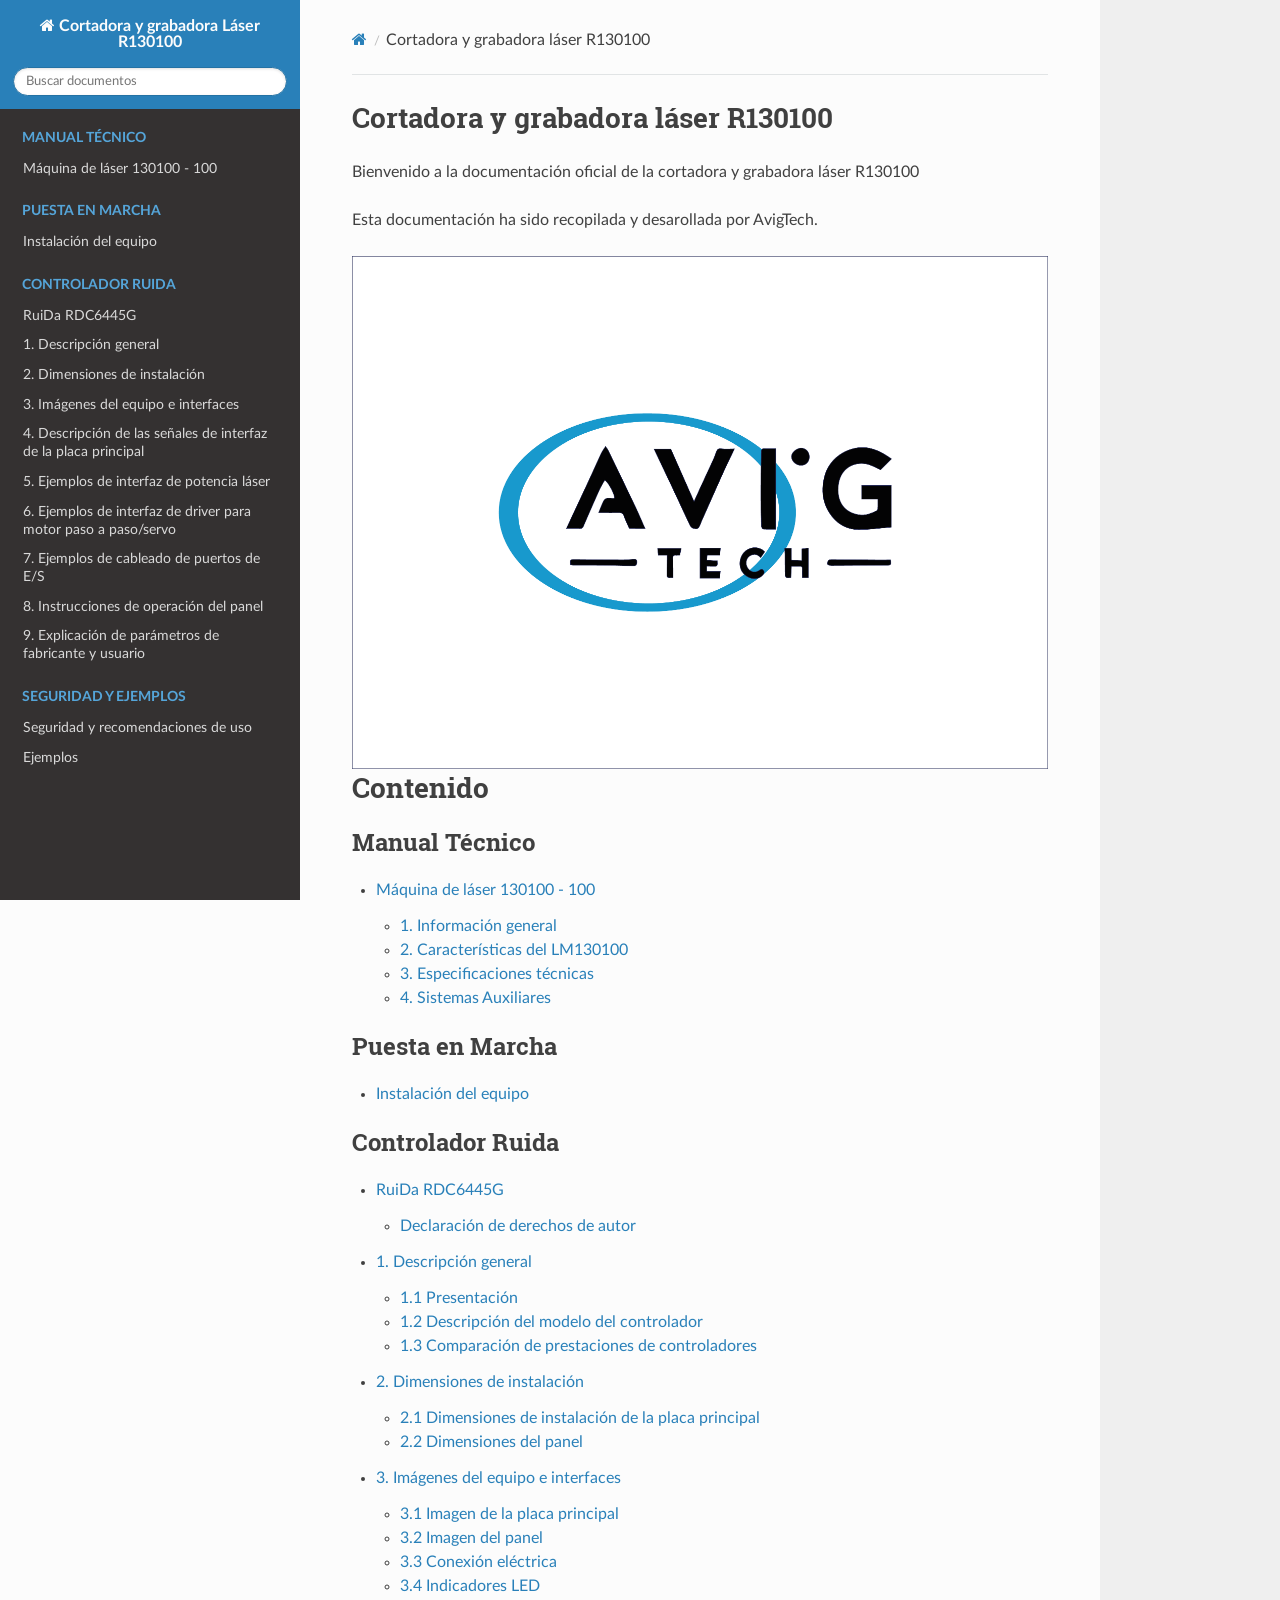
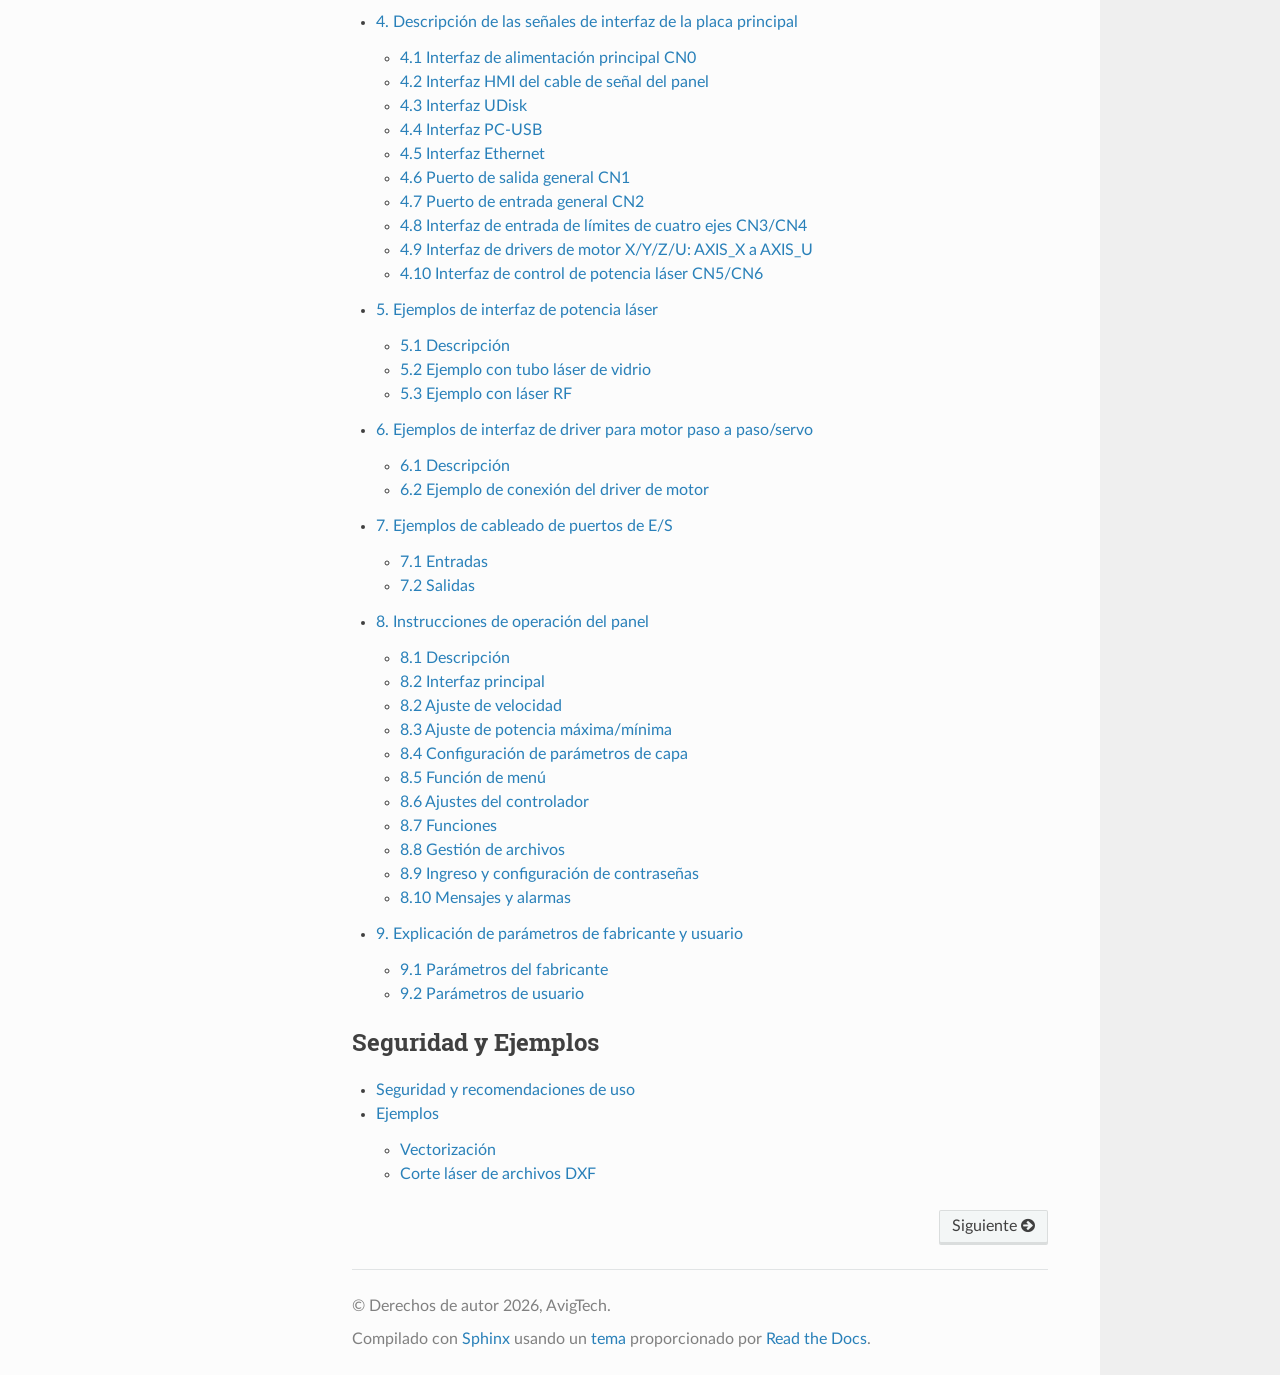
==== index.html @ fc6cbda3 "deploy: 5291e52788a337af1a234ffe39e41b16ec290a18" ====
<!DOCTYPE html>
<html class="writer-html5" lang="es" data-content_root="./">
<head>
  <meta charset="utf-8" /><meta name="viewport" content="width=device-width, initial-scale=1" />

  <meta name="viewport" content="width=device-width, initial-scale=1.0" />
  <title>Cortadora y grabadora láser R130100 &mdash; documentación de Cortadora y grabadora Láser R130100 - 1.1</title>
      <link rel="stylesheet" type="text/css" href="_static/pygments.css?v=b86133f3" />
      <link rel="stylesheet" type="text/css" href="_static/css/theme.css?v=9edc463e" />
      <link rel="stylesheet" type="text/css" href="_static/copybutton.css?v=76b2166b" />
      <link rel="stylesheet" type="text/css" href="_static/css/custom.css?v=23a32747" />

  
      <script src="_static/jquery.js?v=5d32c60e"></script>
      <script src="_static/_sphinx_javascript_frameworks_compat.js?v=2cd50e6c"></script>
      <script src="_static/documentation_options.js?v=ed4e2bf4"></script>
      <script src="_static/doctools.js?v=9bcbadda"></script>
      <script src="_static/sphinx_highlight.js?v=dc90522c"></script>
      <script src="_static/clipboard.min.js?v=a7894cd8"></script>
      <script src="_static/copybutton.js?v=f281be69"></script>
      <script src="_static/translations.js?v=f85f4cfb"></script>
    <script src="_static/js/theme.js"></script>
    <link rel="index" title="Índice" href="genindex.html" />
    <link rel="search" title="Búsqueda" href="search.html" />
    <link rel="next" title="Máquina de láser 130100 - 100" href="documentos/tema_0/0_introduccion.html" /> 
</head>

<body class="wy-body-for-nav"> 
  <div class="wy-grid-for-nav">
    <nav data-toggle="wy-nav-shift" class="wy-nav-side">
      <div class="wy-side-scroll">
        <div class="wy-side-nav-search" >

          
          
          <a href="#" class="icon icon-home">
            Cortadora y grabadora Láser R130100
          </a>
<div role="search">
  <form id="rtd-search-form" class="wy-form" action="search.html" method="get">
    <input type="text" name="q" placeholder="Buscar documentos" aria-label="Buscar documentos" />
    <input type="hidden" name="check_keywords" value="yes" />
    <input type="hidden" name="area" value="default" />
  </form>
</div>
        </div><div class="wy-menu wy-menu-vertical" data-spy="affix" role="navigation" aria-label="Navigation menu">
              <p class="caption" role="heading"><span class="caption-text">Manual Técnico</span></p>
<ul>
<li class="toctree-l1"><a class="reference internal" href="documentos/tema_0/0_introduccion.html">Máquina de láser 130100 - 100</a></li>
</ul>
<p class="caption" role="heading"><span class="caption-text">Puesta en Marcha</span></p>
<ul>
<li class="toctree-l1"><a class="reference internal" href="documentos/tema_1/0_puesta_en_marcha.html">Instalación del equipo</a></li>
</ul>
<p class="caption" role="heading"><span class="caption-text">Controlador Ruida</span></p>
<ul>
<li class="toctree-l1"><a class="reference internal" href="documentos/tema_2/00_controlador.html">RuiDa RDC6445G</a></li>
<li class="toctree-l1"><a class="reference internal" href="documentos/tema_2/00_controlador.html#descripcion-general">1. Descripción general</a></li>
<li class="toctree-l1"><a class="reference internal" href="documentos/tema_2/00_controlador.html#dimensiones-de-instalacion">2. Dimensiones de instalación</a></li>
<li class="toctree-l1"><a class="reference internal" href="documentos/tema_2/00_controlador.html#imagenes-del-equipo-e-interfaces">3. Imágenes del equipo e interfaces</a></li>
<li class="toctree-l1"><a class="reference internal" href="documentos/tema_2/00_controlador.html#descripcion-de-las-senales-de-interfaz-de-la-placa-principal">4. Descripción de las señales de interfaz de la placa principal</a></li>
<li class="toctree-l1"><a class="reference internal" href="documentos/tema_2/00_controlador.html#ejemplos-de-interfaz-de-potencia-laser">5. Ejemplos de interfaz de potencia láser</a></li>
<li class="toctree-l1"><a class="reference internal" href="documentos/tema_2/00_controlador.html#ejemplos-de-interfaz-de-driver-para-motor-paso-a-paso-servo">6. Ejemplos de interfaz de driver para motor paso a paso/servo</a></li>
<li class="toctree-l1"><a class="reference internal" href="documentos/tema_2/00_controlador.html#ejemplos-de-cableado-de-puertos-de-e-s">7. Ejemplos de cableado de puertos de E/S</a></li>
<li class="toctree-l1"><a class="reference internal" href="documentos/tema_2/00_controlador.html#instrucciones-de-operacion-del-panel">8. Instrucciones de operación del panel</a></li>
<li class="toctree-l1"><a class="reference internal" href="documentos/tema_2/00_controlador.html#explicacion-de-parametros-de-fabricante-y-usuario">9. Explicación de parámetros de fabricante y usuario</a></li>
</ul>
<p class="caption" role="heading"><span class="caption-text">Seguridad y Ejemplos</span></p>
<ul>
<li class="toctree-l1"><a class="reference internal" href="documentos/tema_3/0_seguridad_uso.html">Seguridad y recomendaciones de uso</a></li>
<li class="toctree-l1"><a class="reference internal" href="documentos/tema_3/1_ejemplos.html">Ejemplos</a></li>
</ul>

        </div>
      </div>
    </nav>

    <section data-toggle="wy-nav-shift" class="wy-nav-content-wrap"><nav class="wy-nav-top" aria-label="Mobile navigation menu" >
          <i data-toggle="wy-nav-top" class="fa fa-bars"></i>
          <a href="#">Cortadora y grabadora Láser R130100</a>
      </nav>

      <div class="wy-nav-content">
        <div class="rst-content">
          <div role="navigation" aria-label="Page navigation">
  <ul class="wy-breadcrumbs">
      <li><a href="#" class="icon icon-home" aria-label="Home"></a></li>
      <li class="breadcrumb-item active">Cortadora y grabadora láser R130100</li>
      <li class="wy-breadcrumbs-aside">
      </li>
  </ul>
  <hr/>
</div>
          <div role="main" class="document" itemscope="itemscope" itemtype="http://schema.org/Article">
           <div itemprop="articleBody">
             
  <section id="cortadora-y-grabadora-laser-r130100">
<h1>Cortadora y grabadora láser R130100<a class="headerlink" href="#cortadora-y-grabadora-laser-r130100" title="Link to this heading"></a></h1>
<p>Bienvenido a la documentación oficial de la cortadora y grabadora láser R130100</p>
<p>Esta documentación ha sido recopilada y desarollada por AvigTech.</p>
<img alt="AvigtechLogo" class="align-center" src="_images/logo.png" />
</section>
<section id="contenido">
<h1>Contenido<a class="headerlink" href="#contenido" title="Link to this heading"></a></h1>
<div class="toctree-wrapper compound">
<p class="caption" role="heading"><span class="caption-text">Manual Técnico</span></p>
<ul>
<li class="toctree-l1"><a class="reference internal" href="documentos/tema_0/0_introduccion.html">Máquina de láser 130100 - 100</a><ul>
<li class="toctree-l2"><a class="reference internal" href="documentos/tema_0/0_introduccion.html#informacion-general">1. Información general</a></li>
<li class="toctree-l2"><a class="reference internal" href="documentos/tema_0/0_introduccion.html#caracteristicas-del-lm130100">2. Características del LM130100</a></li>
<li class="toctree-l2"><a class="reference internal" href="documentos/tema_0/0_introduccion.html#especificaciones-tecnicas">3. Especificaciones técnicas</a></li>
<li class="toctree-l2"><a class="reference internal" href="documentos/tema_0/0_introduccion.html#sistemas-auxiliares">4. Sistemas Auxiliares</a></li>
</ul>
</li>
</ul>
</div>
<div class="toctree-wrapper compound">
<p class="caption" role="heading"><span class="caption-text">Puesta en Marcha</span></p>
<ul>
<li class="toctree-l1"><a class="reference internal" href="documentos/tema_1/0_puesta_en_marcha.html">Instalación del equipo</a></li>
</ul>
</div>
<div class="toctree-wrapper compound">
<p class="caption" role="heading"><span class="caption-text">Controlador Ruida</span></p>
<ul>
<li class="toctree-l1"><a class="reference internal" href="documentos/tema_2/00_controlador.html">RuiDa RDC6445G</a><ul>
<li class="toctree-l2"><a class="reference internal" href="documentos/tema_2/00_controlador.html#declaracion-de-derechos-de-autor">Declaración de derechos de autor</a></li>
</ul>
</li>
<li class="toctree-l1"><a class="reference internal" href="documentos/tema_2/00_controlador.html#descripcion-general">1. Descripción general</a><ul>
<li class="toctree-l2"><a class="reference internal" href="documentos/tema_2/00_controlador.html#presentacion">1.1 Presentación</a></li>
<li class="toctree-l2"><a class="reference internal" href="documentos/tema_2/00_controlador.html#descripcion-del-modelo-del-controlador">1.2 Descripción del modelo del controlador</a></li>
<li class="toctree-l2"><a class="reference internal" href="documentos/tema_2/00_controlador.html#comparacion-de-prestaciones-de-controladores">1.3 Comparación de prestaciones de controladores</a></li>
</ul>
</li>
<li class="toctree-l1"><a class="reference internal" href="documentos/tema_2/00_controlador.html#dimensiones-de-instalacion">2. Dimensiones de instalación</a><ul>
<li class="toctree-l2"><a class="reference internal" href="documentos/tema_2/00_controlador.html#dimensiones-de-instalacion-de-la-placa-principal">2.1 Dimensiones de instalación de la placa principal</a></li>
<li class="toctree-l2"><a class="reference internal" href="documentos/tema_2/00_controlador.html#dimensiones-del-panel">2.2 Dimensiones del panel</a></li>
</ul>
</li>
<li class="toctree-l1"><a class="reference internal" href="documentos/tema_2/00_controlador.html#imagenes-del-equipo-e-interfaces">3. Imágenes del equipo e interfaces</a><ul>
<li class="toctree-l2"><a class="reference internal" href="documentos/tema_2/00_controlador.html#imagen-de-la-placa-principal">3.1 Imagen de la placa principal</a></li>
<li class="toctree-l2"><a class="reference internal" href="documentos/tema_2/00_controlador.html#imagen-del-panel">3.2 Imagen del panel</a></li>
<li class="toctree-l2"><a class="reference internal" href="documentos/tema_2/00_controlador.html#conexion-electrica">3.3 Conexión eléctrica</a></li>
<li class="toctree-l2"><a class="reference internal" href="documentos/tema_2/00_controlador.html#indicadores-led">3.4 Indicadores LED</a></li>
</ul>
</li>
<li class="toctree-l1"><a class="reference internal" href="documentos/tema_2/00_controlador.html#descripcion-de-las-senales-de-interfaz-de-la-placa-principal">4. Descripción de las señales de interfaz de la placa principal</a><ul>
<li class="toctree-l2"><a class="reference internal" href="documentos/tema_2/00_controlador.html#interfaz-de-alimentacion-principal-cn0">4.1 Interfaz de alimentación principal CN0</a></li>
<li class="toctree-l2"><a class="reference internal" href="documentos/tema_2/00_controlador.html#interfaz-hmi-del-cable-de-senal-del-panel">4.2 Interfaz HMI del cable de señal del panel</a></li>
<li class="toctree-l2"><a class="reference internal" href="documentos/tema_2/00_controlador.html#interfaz-udisk">4.3 Interfaz UDisk</a></li>
<li class="toctree-l2"><a class="reference internal" href="documentos/tema_2/00_controlador.html#interfaz-pc-usb">4.4 Interfaz PC-USB</a></li>
<li class="toctree-l2"><a class="reference internal" href="documentos/tema_2/00_controlador.html#interfaz-ethernet">4.5 Interfaz Ethernet</a></li>
<li class="toctree-l2"><a class="reference internal" href="documentos/tema_2/00_controlador.html#puerto-de-salida-general-cn1">4.6 Puerto de salida general CN1</a></li>
<li class="toctree-l2"><a class="reference internal" href="documentos/tema_2/00_controlador.html#puerto-de-entrada-general-cn2">4.7 Puerto de entrada general CN2</a></li>
<li class="toctree-l2"><a class="reference internal" href="documentos/tema_2/00_controlador.html#interfaz-de-entrada-de-limites-de-cuatro-ejes-cn3-cn4">4.8 Interfaz de entrada de límites de cuatro ejes CN3/CN4</a></li>
<li class="toctree-l2"><a class="reference internal" href="documentos/tema_2/00_controlador.html#interfaz-de-drivers-de-motor-x-y-z-u-axis-x-a-axis-u">4.9 Interfaz de drivers de motor X/Y/Z/U: AXIS_X a AXIS_U</a></li>
<li class="toctree-l2"><a class="reference internal" href="documentos/tema_2/00_controlador.html#interfaz-de-control-de-potencia-laser-cn5-cn6">4.10 Interfaz de control de potencia láser CN5/CN6</a></li>
</ul>
</li>
<li class="toctree-l1"><a class="reference internal" href="documentos/tema_2/00_controlador.html#ejemplos-de-interfaz-de-potencia-laser">5. Ejemplos de interfaz de potencia láser</a><ul>
<li class="toctree-l2"><a class="reference internal" href="documentos/tema_2/00_controlador.html#descripcion">5.1 Descripción</a></li>
<li class="toctree-l2"><a class="reference internal" href="documentos/tema_2/00_controlador.html#ejemplo-con-tubo-laser-de-vidrio">5.2 Ejemplo con tubo láser de vidrio</a></li>
<li class="toctree-l2"><a class="reference internal" href="documentos/tema_2/00_controlador.html#ejemplo-con-laser-rf">5.3 Ejemplo con láser RF</a></li>
</ul>
</li>
<li class="toctree-l1"><a class="reference internal" href="documentos/tema_2/00_controlador.html#ejemplos-de-interfaz-de-driver-para-motor-paso-a-paso-servo">6. Ejemplos de interfaz de driver para motor paso a paso/servo</a><ul>
<li class="toctree-l2"><a class="reference internal" href="documentos/tema_2/00_controlador.html#id1">6.1 Descripción</a></li>
<li class="toctree-l2"><a class="reference internal" href="documentos/tema_2/00_controlador.html#ejemplo-de-conexion-del-driver-de-motor">6.2 Ejemplo de conexión del driver de motor</a></li>
</ul>
</li>
<li class="toctree-l1"><a class="reference internal" href="documentos/tema_2/00_controlador.html#ejemplos-de-cableado-de-puertos-de-e-s">7. Ejemplos de cableado de puertos de E/S</a><ul>
<li class="toctree-l2"><a class="reference internal" href="documentos/tema_2/00_controlador.html#entradas">7.1 Entradas</a></li>
<li class="toctree-l2"><a class="reference internal" href="documentos/tema_2/00_controlador.html#salidas">7.2 Salidas</a></li>
</ul>
</li>
<li class="toctree-l1"><a class="reference internal" href="documentos/tema_2/00_controlador.html#instrucciones-de-operacion-del-panel">8. Instrucciones de operación del panel</a><ul>
<li class="toctree-l2"><a class="reference internal" href="documentos/tema_2/00_controlador.html#id2">8.1 Descripción</a></li>
<li class="toctree-l2"><a class="reference internal" href="documentos/tema_2/00_controlador.html#interfaz-principal">8.2 Interfaz principal</a></li>
<li class="toctree-l2"><a class="reference internal" href="documentos/tema_2/00_controlador.html#ajuste-de-velocidad">8.2 Ajuste de velocidad</a></li>
<li class="toctree-l2"><a class="reference internal" href="documentos/tema_2/00_controlador.html#ajuste-de-potencia-maxima-minima">8.3 Ajuste de potencia máxima/mínima</a></li>
<li class="toctree-l2"><a class="reference internal" href="documentos/tema_2/00_controlador.html#configuracion-de-parametros-de-capa">8.4 Configuración de parámetros de capa</a></li>
<li class="toctree-l2"><a class="reference internal" href="documentos/tema_2/00_controlador.html#funcion-de-menu">8.5 Función de menú</a></li>
<li class="toctree-l2"><a class="reference internal" href="documentos/tema_2/00_controlador.html#ajustes-del-controlador">8.6 Ajustes del controlador</a></li>
<li class="toctree-l2"><a class="reference internal" href="documentos/tema_2/00_controlador.html#funciones">8.7 Funciones</a></li>
<li class="toctree-l2"><a class="reference internal" href="documentos/tema_2/00_controlador.html#gestion-de-archivos">8.8 Gestión de archivos</a></li>
<li class="toctree-l2"><a class="reference internal" href="documentos/tema_2/00_controlador.html#ingreso-y-configuracion-de-contrasenas">8.9 Ingreso y configuración de contraseñas</a></li>
<li class="toctree-l2"><a class="reference internal" href="documentos/tema_2/00_controlador.html#mensajes-y-alarmas">8.10 Mensajes y alarmas</a></li>
</ul>
</li>
<li class="toctree-l1"><a class="reference internal" href="documentos/tema_2/00_controlador.html#explicacion-de-parametros-de-fabricante-y-usuario">9. Explicación de parámetros de fabricante y usuario</a><ul>
<li class="toctree-l2"><a class="reference internal" href="documentos/tema_2/00_controlador.html#id3">9.1 Parámetros del fabricante</a></li>
<li class="toctree-l2"><a class="reference internal" href="documentos/tema_2/00_controlador.html#id4">9.2 Parámetros de usuario</a></li>
</ul>
</li>
</ul>
</div>
<div class="toctree-wrapper compound">
<p class="caption" role="heading"><span class="caption-text">Seguridad y Ejemplos</span></p>
<ul>
<li class="toctree-l1"><a class="reference internal" href="documentos/tema_3/0_seguridad_uso.html">Seguridad y recomendaciones de uso</a></li>
<li class="toctree-l1"><a class="reference internal" href="documentos/tema_3/1_ejemplos.html">Ejemplos</a><ul>
<li class="toctree-l2"><a class="reference internal" href="documentos/tema_3/1_ejemplos.html#vectorizacion">Vectorización</a></li>
<li class="toctree-l2"><a class="reference internal" href="documentos/tema_3/1_ejemplos.html#corte-laser-de-archivos-dxf">Corte láser de archivos DXF</a></li>
</ul>
</li>
</ul>
</div>
</section>


           </div>
          </div>
          <footer><div class="rst-footer-buttons" role="navigation" aria-label="Pie de página">
        <a href="documentos/tema_0/0_introduccion.html" class="btn btn-neutral float-right" title="Máquina de láser 130100 - 100" accesskey="n" rel="next">Siguiente <span class="fa fa-arrow-circle-right" aria-hidden="true"></span></a>
    </div>

  <hr/>

  <div role="contentinfo">
    <p>&#169; Derechos de autor 2026, AvigTech.</p>
  </div>

  Compilado con <a href="https://www.sphinx-doc.org/">Sphinx</a> usando un
    <a href="https://github.com/readthedocs/sphinx_rtd_theme">tema</a>
    proporcionado por <a href="https://readthedocs.org">Read the Docs</a>.
   

</footer>
        </div>
      </div>
    </section>
  </div>
  <script>
      jQuery(function () {
          SphinxRtdTheme.Navigation.enable(true);
      });
  </script> 

</body>
</html>
---- _static/pygments.css ----
pre { line-height: 125%; }
td.linenos .normal { color: inherit; background-color: transparent; padding-left: 5px; padding-right: 5px; }
span.linenos { color: inherit; background-color: transparent; padding-left: 5px; padding-right: 5px; }
td.linenos .special { color: #000000; background-color: #ffffc0; padding-left: 5px; padding-right: 5px; }
span.linenos.special { color: #000000; background-color: #ffffc0; padding-left: 5px; padding-right: 5px; }
.highlight .hll { background-color: #ffffcc }
.highlight { background: #f8f8f8; }
.highlight .c { color: #3D7B7B; font-style: italic } /* Comment */
.highlight .err { border: 1px solid #F00 } /* Error */
.highlight .k { color: #008000; font-weight: bold } /* Keyword */
.highlight .o { color: #666 } /* Operator */
.highlight .ch { color: #3D7B7B; font-style: italic } /* Comment.Hashbang */
.highlight .cm { color: #3D7B7B; font-style: italic } /* Comment.Multiline */
.highlight .cp { color: #9C6500 } /* Comment.Preproc */
.highlight .cpf { color: #3D7B7B; font-style: italic } /* Comment.PreprocFile */
.highlight .c1 { color: #3D7B7B; font-style: italic } /* Comment.Single */
.highlight .cs { color: #3D7B7B; font-style: italic } /* Comment.Special */
.highlight .gd { color: #A00000 } /* Generic.Deleted */
.highlight .ge { font-style: italic } /* Generic.Emph */
.highlight .ges { font-weight: bold; font-style: italic } /* Generic.EmphStrong */
.highlight .gr { color: #E40000 } /* Generic.Error */
.highlight .gh { color: #000080; font-weight: bold } /* Generic.Heading */
.highlight .gi { color: #008400 } /* Generic.Inserted */
.highlight .go { color: #717171 } /* Generic.Output */
.highlight .gp { color: #000080; font-weight: bold } /* Generic.Prompt */
.highlight .gs { font-weight: bold } /* Generic.Strong */
.highlight .gu { color: #800080; font-weight: bold } /* Generic.Subheading */
.highlight .gt { color: #04D } /* Generic.Traceback */
.highlight .kc { color: #008000; font-weight: bold } /* Keyword.Constant */
.highlight .kd { color: #008000; font-weight: bold } /* Keyword.Declaration */
.highlight .kn { color: #008000; font-weight: bold } /* Keyword.Namespace */
.highlight .kp { color: #008000 } /* Keyword.Pseudo */
.highlight .kr { color: #008000; font-weight: bold } /* Keyword.Reserved */
.highlight .kt { color: #B00040 } /* Keyword.Type */
.highlight .m { color: #666 } /* Literal.Number */
.highlight .s { color: #BA2121 } /* Literal.String */
.highlight .na { color: #687822 } /* Name.Attribute */
.highlight .nb { color: #008000 } /* Name.Builtin */
.highlight .nc { color: #00F; font-weight: bold } /* Name.Class */
.highlight .no { color: #800 } /* Name.Constant */
.highlight .nd { color: #A2F } /* Name.Decorator */
.highlight .ni { color: #717171; font-weight: bold } /* Name.Entity */
.highlight .ne { color: #CB3F38; font-weight: bold } /* Name.Exception */
.highlight .nf { color: #00F } /* Name.Function */
.highlight .nl { color: #767600 } /* Name.Label */
.highlight .nn { color: #00F; font-weight: bold } /* Name.Namespace */
.highlight .nt { color: #008000; font-weight: bold } /* Name.Tag */
.highlight .nv { color: #19177C } /* Name.Variable */
.highlight .ow { color: #A2F; font-weight: bold } /* Operator.Word */
.highlight .w { color: #BBB } /* Text.Whitespace */
.highlight .mb { color: #666 } /* Literal.Number.Bin */
.highlight .mf { color: #666 } /* Literal.Number.Float */
.highlight .mh { color: #666 } /* Literal.Number.Hex */
.highlight .mi { color: #666 } /* Literal.Number.Integer */
.highlight .mo { color: #666 } /* Literal.Number.Oct */
.highlight .sa { color: #BA2121 } /* Literal.String.Affix */
.highlight .sb { color: #BA2121 } /* Literal.String.Backtick */
.highlight .sc { color: #BA2121 } /* Literal.String.Char */
.highlight .dl { color: #BA2121 } /* Literal.String.Delimiter */
.highlight .sd { color: #BA2121; font-style: italic } /* Literal.String.Doc */
.highlight .s2 { color: #BA2121 } /* Literal.String.Double */
.highlight .se { color: #AA5D1F; font-weight: bold } /* Literal.String.Escape */
.highlight .sh { color: #BA2121 } /* Literal.String.Heredoc */
.highlight .si { color: #A45A77; font-weight: bold } /* Literal.String.Interpol */
.highlight .sx { color: #008000 } /* Literal.String.Other */
.highlight .sr { color: #A45A77 } /* Literal.String.Regex */
.highlight .s1 { color: #BA2121 } /* Literal.String.Single */
.highlight .ss { color: #19177C } /* Literal.String.Symbol */
.highlight .bp { color: #008000 } /* Name.Builtin.Pseudo */
.highlight .fm { color: #00F } /* Name.Function.Magic */
.highlight .vc { color: #19177C } /* Name.Variable.Class */
.highlight .vg { color: #19177C } /* Name.Variable.Global */
.highlight .vi { color: #19177C } /* Name.Variable.Instance */
.highlight .vm { color: #19177C } /* Name.Variable.Magic */
.highlight .il { color: #666 } /* Literal.Number.Integer.Long */
---- _static/css/theme.css ----
html{box-sizing:border-box}*,:after,:before{box-sizing:inherit}article,aside,details,figcaption,figure,footer,header,hgroup,nav,section{display:block}audio,canvas,video{display:inline-block;*display:inline;*zoom:1}[hidden],audio:not([controls]){display:none}*{-webkit-box-sizing:border-box;-moz-box-sizing:border-box;box-sizing:border-box}html{font-size:100%;-webkit-text-size-adjust:100%;-ms-text-size-adjust:100%}body{margin:0}a:active,a:hover{outline:0}abbr[title]{border-bottom:1px dotted}b,strong{font-weight:700}blockquote{margin:0}dfn{font-style:italic}ins{background:#ff9;text-decoration:none}ins,mark{color:#000}mark{background:#ff0;font-style:italic;font-weight:700}.rst-content code,.rst-content tt,code,kbd,pre,samp{font-family:monospace,serif;_font-family:courier new,monospace;font-size:1em}pre{white-space:pre}q{quotes:none}q:after,q:before{content:"";content:none}small{font-size:85%}sub,sup{font-size:75%;line-height:0;position:relative;vertical-align:baseline}sup{top:-.5em}sub{bottom:-.25em}dl,ol,ul{margin:0;padding:0;list-style:none;list-style-image:none}li{list-style:none}dd{margin:0}img{border:0;-ms-interpolation-mode:bicubic;vertical-align:middle;max-width:100%}svg:not(:root){overflow:hidden}figure,form{margin:0}label{cursor:pointer}button,input,select,textarea{font-size:100%;margin:0;vertical-align:baseline;*vertical-align:middle}button,input{line-height:normal}button,input[type=button],input[type=reset],input[type=submit]{cursor:pointer;-webkit-appearance:button;*overflow:visible}button[disabled],input[disabled]{cursor:default}input[type=search]{-webkit-appearance:textfield;-moz-box-sizing:content-box;-webkit-box-sizing:content-box;box-sizing:content-box}textarea{resize:vertical}table{border-collapse:collapse;border-spacing:0}td{vertical-align:top}.chromeframe{margin:.2em 0;background:#ccc;color:#000;padding:.2em 0}.ir{display:block;border:0;text-indent:-999em;overflow:hidden;background-color:transparent;background-repeat:no-repeat;text-align:left;direction:ltr;*line-height:0}.ir br{display:none}.hidden{display:none!important;visibility:hidden}.visuallyhidden{border:0;clip:rect(0 0 0 0);height:1px;margin:-1px;overflow:hidden;padding:0;position:absolute;width:1px}.visuallyhidden.focusable:active,.visuallyhidden.focusable:focus{clip:auto;height:auto;margin:0;overflow:visible;position:static;width:auto}.invisible{visibility:hidden}.relative{position:relative}big,small{font-size:100%}@media print{body,html,section{background:none!important}*{box-shadow:none!important;text-shadow:none!important;filter:none!important;-ms-filter:none!important}a,a:visited{text-decoration:underline}.ir a:after,a[href^="#"]:after,a[href^="javascript:"]:after{content:""}blockquote,pre{page-break-inside:avoid}thead{display:table-header-group}img,tr{page-break-inside:avoid}img{max-width:100%!important}@page{margin:.5cm}.rst-content .toctree-wrapper>p.caption,h2,h3,p{orphans:3;widows:3}.rst-content .toctree-wrapper>p.caption,h2,h3{page-break-after:avoid}}.btn,.fa:before,.icon:before,.rst-content .admonition,.rst-content .admonition-title:before,.rst-content .admonition-todo,.rst-content .attention,.rst-content .caution,.rst-content .code-block-caption .headerlink:before,.rst-content .danger,.rst-content .eqno .headerlink:before,.rst-content .error,.rst-content .hint,.rst-content .important,.rst-content .note,.rst-content .seealso,.rst-content .tip,.rst-content .warning,.rst-content code.download span:first-child:before,.rst-content dl dt .headerlink:before,.rst-content h1 .headerlink:before,.rst-content h2 .headerlink:before,.rst-content h3 .headerlink:before,.rst-content h4 .headerlink:before,.rst-content h5 .headerlink:before,.rst-content h6 .headerlink:before,.rst-content p.caption .headerlink:before,.rst-content p .headerlink:before,.rst-content table>caption .headerlink:before,.rst-content tt.download span:first-child:before,.wy-alert,.wy-dropdown .caret:before,.wy-inline-validate.wy-inline-validate-danger .wy-input-context:before,.wy-inline-validate.wy-inline-validate-info .wy-input-context:before,.wy-inline-validate.wy-inline-validate-success .wy-input-context:before,.wy-inline-validate.wy-inline-validate-warning .wy-input-context:before,.wy-menu-vertical li.current>a button.toctree-expand:before,.wy-menu-vertical li.on a button.toctree-expand:before,.wy-menu-vertical li button.toctree-expand:before,input[type=color],input[type=date],input[type=datetime-local],input[type=datetime],input[type=email],input[type=month],input[type=number],input[type=password],input[type=search],input[type=tel],input[type=text],input[type=time],input[type=url],input[type=week],select,textarea{-webkit-font-smoothing:antialiased}.clearfix{*zoom:1}.clearfix:after,.clearfix:before{display:table;content:""}.clearfix:after{clear:both}/*!
 *  Font Awesome 4.7.0 by @davegandy - http://fontawesome.io - @fontawesome
 *  License - http://fontawesome.io/license (Font: SIL OFL 1.1, CSS: MIT License)
 */@font-face{font-family:FontAwesome;src:url(fonts/fontawesome-webfont.eot?674f50d287a8c48dc19ba404d20fe713);src:url(fonts/fontawesome-webfont.eot?674f50d287a8c48dc19ba404d20fe713?#iefix&v=4.7.0) format("embedded-opentype"),url(fonts/fontawesome-webfont.woff2?af7ae505a9eed503f8b8e6982036873e) format("woff2"),url(fonts/fontawesome-webfont.woff?fee66e712a8a08eef5805a46892932ad) format("woff"),url(fonts/fontawesome-webfont.ttf?b06871f281fee6b241d60582ae9369b9) format("truetype"),url(fonts/fontawesome-webfont.svg?912ec66d7572ff821749319396470bde#fontawesomeregular) format("svg");font-weight:400;font-style:normal}.fa,.icon,.rst-content .admonition-title,.rst-content .code-block-caption .headerlink,.rst-content .eqno .headerlink,.rst-content code.download span:first-child,.rst-content dl dt .headerlink,.rst-content h1 .headerlink,.rst-content h2 .headerlink,.rst-content h3 .headerlink,.rst-content h4 .headerlink,.rst-content h5 .headerlink,.rst-content h6 .headerlink,.rst-content p.caption .headerlink,.rst-content p .headerlink,.rst-content table>caption .headerlink,.rst-content tt.download span:first-child,.wy-menu-vertical li.current>a button.toctree-expand,.wy-menu-vertical li.on a button.toctree-expand,.wy-menu-vertical li button.toctree-expand{display:inline-block;font:normal normal normal 14px/1 FontAwesome;font-size:inherit;text-rendering:auto;-webkit-font-smoothing:antialiased;-moz-osx-font-smoothing:grayscale}.fa-lg{font-size:1.33333em;line-height:.75em;vertical-align:-15%}.fa-2x{font-size:2em}.fa-3x{font-size:3em}.fa-4x{font-size:4em}.fa-5x{font-size:5em}.fa-fw{width:1.28571em;text-align:center}.fa-ul{padding-left:0;margin-left:2.14286em;list-style-type:none}.fa-ul>li{position:relative}.fa-li{position:absolute;left:-2.14286em;width:2.14286em;top:.14286em;text-align:center}.fa-li.fa-lg{left:-1.85714em}.fa-border{padding:.2em .25em .15em;border:.08em solid #eee;border-radius:.1em}.fa-pull-left{float:left}.fa-pull-right{float:right}.fa-pull-left.icon,.fa.fa-pull-left,.rst-content .code-block-caption .fa-pull-left.headerlink,.rst-content .eqno .fa-pull-left.headerlink,.rst-content .fa-pull-left.admonition-title,.rst-content code.download span.fa-pull-left:first-child,.rst-content dl dt .fa-pull-left.headerlink,.rst-content h1 .fa-pull-left.headerlink,.rst-content h2 .fa-pull-left.headerlink,.rst-content h3 .fa-pull-left.headerlink,.rst-content h4 .fa-pull-left.headerlink,.rst-content h5 .fa-pull-left.headerlink,.rst-content h6 .fa-pull-left.headerlink,.rst-content p .fa-pull-left.headerlink,.rst-content table>caption .fa-pull-left.headerlink,.rst-content tt.download span.fa-pull-left:first-child,.wy-menu-vertical li.current>a button.fa-pull-left.toctree-expand,.wy-menu-vertical li.on a button.fa-pull-left.toctree-expand,.wy-menu-vertical li button.fa-pull-left.toctree-expand{margin-right:.3em}.fa-pull-right.icon,.fa.fa-pull-right,.rst-content .code-block-caption .fa-pull-right.headerlink,.rst-content .eqno .fa-pull-right.headerlink,.rst-content .fa-pull-right.admonition-title,.rst-content code.download span.fa-pull-right:first-child,.rst-content dl dt .fa-pull-right.headerlink,.rst-content h1 .fa-pull-right.headerlink,.rst-content h2 .fa-pull-right.headerlink,.rst-content h3 .fa-pull-right.headerlink,.rst-content h4 .fa-pull-right.headerlink,.rst-content h5 .fa-pull-right.headerlink,.rst-content h6 .fa-pull-right.headerlink,.rst-content p .fa-pull-right.headerlink,.rst-content table>caption .fa-pull-right.headerlink,.rst-content tt.download span.fa-pull-right:first-child,.wy-menu-vertical li.current>a button.fa-pull-right.toctree-expand,.wy-menu-vertical li.on a button.fa-pull-right.toctree-expand,.wy-menu-vertical li button.fa-pull-right.toctree-expand{margin-left:.3em}.pull-right{float:right}.pull-left{float:left}.fa.pull-left,.pull-left.icon,.rst-content .code-block-caption .pull-left.headerlink,.rst-content .eqno .pull-left.headerlink,.rst-content .pull-left.admonition-title,.rst-content code.download span.pull-left:first-child,.rst-content dl dt .pull-left.headerlink,.rst-content h1 .pull-left.headerlink,.rst-content h2 .pull-left.headerlink,.rst-content h3 .pull-left.headerlink,.rst-content h4 .pull-left.headerlink,.rst-content h5 .pull-left.headerlink,.rst-content h6 .pull-left.headerlink,.rst-content p .pull-left.headerlink,.rst-content table>caption .pull-left.headerlink,.rst-content tt.download span.pull-left:first-child,.wy-menu-vertical li.current>a button.pull-left.toctree-expand,.wy-menu-vertical li.on a button.pull-left.toctree-expand,.wy-menu-vertical li button.pull-left.toctree-expand{margin-right:.3em}.fa.pull-right,.pull-right.icon,.rst-content .code-block-caption .pull-right.headerlink,.rst-content .eqno .pull-right.headerlink,.rst-content .pull-right.admonition-title,.rst-content code.download span.pull-right:first-child,.rst-content dl dt .pull-right.headerlink,.rst-content h1 .pull-right.headerlink,.rst-content h2 .pull-right.headerlink,.rst-content h3 .pull-right.headerlink,.rst-content h4 .pull-right.headerlink,.rst-content h5 .pull-right.headerlink,.rst-content h6 .pull-right.headerlink,.rst-content p .pull-right.headerlink,.rst-content table>caption .pull-right.headerlink,.rst-content tt.download span.pull-right:first-child,.wy-menu-vertical li.current>a button.pull-right.toctree-expand,.wy-menu-vertical li.on a button.pull-right.toctree-expand,.wy-menu-vertical li button.pull-right.toctree-expand{margin-left:.3em}.fa-spin{-webkit-animation:fa-spin 2s linear infinite;animation:fa-spin 2s linear infinite}.fa-pulse{-webkit-animation:fa-spin 1s steps(8) infinite;animation:fa-spin 1s steps(8) infinite}@-webkit-keyframes fa-spin{0%{-webkit-transform:rotate(0deg);transform:rotate(0deg)}to{-webkit-transform:rotate(359deg);transform:rotate(359deg)}}@keyframes fa-spin{0%{-webkit-transform:rotate(0deg);transform:rotate(0deg)}to{-webkit-transform:rotate(359deg);transform:rotate(359deg)}}.fa-rotate-90{-ms-filter:"progid:DXImageTransform.Microsoft.BasicImage(rotation=1)";-webkit-transform:rotate(90deg);-ms-transform:rotate(90deg);transform:rotate(90deg)}.fa-rotate-180{-ms-filter:"progid:DXImageTransform.Microsoft.BasicImage(rotation=2)";-webkit-transform:rotate(180deg);-ms-transform:rotate(180deg);transform:rotate(180deg)}.fa-rotate-270{-ms-filter:"progid:DXImageTransform.Microsoft.BasicImage(rotation=3)";-webkit-transform:rotate(270deg);-ms-transform:rotate(270deg);transform:rotate(270deg)}.fa-flip-horizontal{-ms-filter:"progid:DXImageTransform.Microsoft.BasicImage(rotation=0, mirror=1)";-webkit-transform:scaleX(-1);-ms-transform:scaleX(-1);transform:scaleX(-1)}.fa-flip-vertical{-ms-filter:"progid:DXImageTransform.Microsoft.BasicImage(rotation=2, mirror=1)";-webkit-transform:scaleY(-1);-ms-transform:scaleY(-1);transform:scaleY(-1)}:root .fa-flip-horizontal,:root .fa-flip-vertical,:root .fa-rotate-90,:root .fa-rotate-180,:root .fa-rotate-270{filter:none}.fa-stack{position:relative;display:inline-block;width:2em;height:2em;line-height:2em;vertical-align:middle}.fa-stack-1x,.fa-stack-2x{position:absolute;left:0;width:100%;text-align:center}.fa-stack-1x{line-height:inherit}.fa-stack-2x{font-size:2em}.fa-inverse{color:#fff}.fa-glass:before{content:""}.fa-music:before{content:""}.fa-search:before,.icon-search:before{content:""}.fa-envelope-o:before{content:""}.fa-heart:before{content:""}.fa-star:before{content:""}.fa-star-o:before{content:""}.fa-user:before{content:""}.fa-film:before{content:""}.fa-th-large:before{content:""}.fa-th:before{content:""}.fa-th-list:before{content:""}.fa-check:before{content:""}.fa-close:before,.fa-remove:before,.fa-times:before{content:""}.fa-search-plus:before{content:""}.fa-search-minus:before{content:""}.fa-power-off:before{content:""}.fa-signal:before{content:""}.fa-cog:before,.fa-gear:before{content:""}.fa-trash-o:before{content:""}.fa-home:before,.icon-home:before{content:""}.fa-file-o:before{content:""}.fa-clock-o:before{content:""}.fa-road:before{content:""}.fa-download:before,.rst-content code.download span:first-child:before,.rst-content tt.download span:first-child:before{content:""}.fa-arrow-circle-o-down:before{content:""}.fa-arrow-circle-o-up:before{content:""}.fa-inbox:before{content:""}.fa-play-circle-o:before{content:""}.fa-repeat:before,.fa-rotate-right:before{content:""}.fa-refresh:before{content:""}.fa-list-alt:before{content:""}.fa-lock:before{content:""}.fa-flag:before{content:""}.fa-headphones:before{content:""}.fa-volume-off:before{content:""}.fa-volume-down:before{content:""}.fa-volume-up:before{content:""}.fa-qrcode:before{content:""}.fa-barcode:before{content:""}.fa-tag:before{content:""}.fa-tags:before{content:""}.fa-book:before,.icon-book:before{content:""}.fa-bookmark:before{content:""}.fa-print:before{content:""}.fa-camera:before{content:""}.fa-font:before{content:""}.fa-bold:before{content:""}.fa-italic:before{content:""}.fa-text-height:before{content:""}.fa-text-width:before{content:""}.fa-align-left:before{content:""}.fa-align-center:before{content:""}.fa-align-right:before{content:""}.fa-align-justify:before{content:""}.fa-list:before{content:""}.fa-dedent:before,.fa-outdent:before{content:""}.fa-indent:before{content:""}.fa-video-camera:before{content:""}.fa-image:before,.fa-photo:before,.fa-picture-o:before{content:""}.fa-pencil:before{content:""}.fa-map-marker:before{content:""}.fa-adjust:before{content:""}.fa-tint:before{content:""}.fa-edit:before,.fa-pencil-square-o:before{content:""}.fa-share-square-o:before{content:""}.fa-check-square-o:before{content:""}.fa-arrows:before{content:""}.fa-step-backward:before{content:""}.fa-fast-backward:before{content:""}.fa-backward:before{content:""}.fa-play:before{content:""}.fa-pause:before{content:""}.fa-stop:before{content:""}.fa-forward:before{content:""}.fa-fast-forward:before{content:""}.fa-step-forward:before{content:""}.fa-eject:before{content:""}.fa-chevron-left:before{content:""}.fa-chevron-right:before{content:""}.fa-plus-circle:before{content:""}.fa-minus-circle:before{content:""}.fa-times-circle:before,.wy-inline-validate.wy-inline-validate-danger .wy-input-context:before{content:""}.fa-check-circle:before,.wy-inline-validate.wy-inline-validate-success .wy-input-context:before{content:""}.fa-question-circle:before{content:""}.fa-info-circle:before{content:""}.fa-crosshairs:before{content:""}.fa-times-circle-o:before{content:""}.fa-check-circle-o:before{content:""}.fa-ban:before{content:""}.fa-arrow-left:before{content:""}.fa-arrow-right:before{content:""}.fa-arrow-up:before{content:""}.fa-arrow-down:before{content:""}.fa-mail-forward:before,.fa-share:before{content:""}.fa-expand:before{content:""}.fa-compress:before{content:""}.fa-plus:before{content:""}.fa-minus:before{content:""}.fa-asterisk:before{content:""}.fa-exclamation-circle:before,.rst-content .admonition-title:before,.wy-inline-validate.wy-inline-validate-info .wy-input-context:before,.wy-inline-validate.wy-inline-validate-warning .wy-input-context:before{content:""}.fa-gift:before{content:""}.fa-leaf:before{content:""}.fa-fire:before,.icon-fire:before{content:""}.fa-eye:before{content:""}.fa-eye-slash:before{content:""}.fa-exclamation-triangle:before,.fa-warning:before{content:""}.fa-plane:before{content:""}.fa-calendar:before{content:""}.fa-random:before{content:""}.fa-comment:before{content:""}.fa-magnet:before{content:""}.fa-chevron-up:before{content:""}.fa-chevron-down:before{content:""}.fa-retweet:before{content:""}.fa-shopping-cart:before{content:""}.fa-folder:before{content:""}.fa-folder-open:before{content:""}.fa-arrows-v:before{content:""}.fa-arrows-h:before{content:""}.fa-bar-chart-o:before,.fa-bar-chart:before{content:""}.fa-twitter-square:before{content:""}.fa-facebook-square:before{content:""}.fa-camera-retro:before{content:""}.fa-key:before{content:""}.fa-cogs:before,.fa-gears:before{content:""}.fa-comments:before{content:""}.fa-thumbs-o-up:before{content:""}.fa-thumbs-o-down:before{content:""}.fa-star-half:before{content:""}.fa-heart-o:before{content:""}.fa-sign-out:before{content:""}.fa-linkedin-square:before{content:""}.fa-thumb-tack:before{content:""}.fa-external-link:before{content:""}.fa-sign-in:before{content:""}.fa-trophy:before{content:""}.fa-github-square:before{content:""}.fa-upload:before{content:""}.fa-lemon-o:before{content:""}.fa-phone:before{content:""}.fa-square-o:before{content:""}.fa-bookmark-o:before{content:""}.fa-phone-square:before{content:""}.fa-twitter:before{content:""}.fa-facebook-f:before,.fa-facebook:before{content:""}.fa-github:before,.icon-github:before{content:""}.fa-unlock:before{content:""}.fa-credit-card:before{content:""}.fa-feed:before,.fa-rss:before{content:""}.fa-hdd-o:before{content:""}.fa-bullhorn:before{content:""}.fa-bell:before{content:""}.fa-certificate:before{content:""}.fa-hand-o-right:before{content:""}.fa-hand-o-left:before{content:""}.fa-hand-o-up:before{content:""}.fa-hand-o-down:before{content:""}.fa-arrow-circle-left:before,.icon-circle-arrow-left:before{content:""}.fa-arrow-circle-right:before,.icon-circle-arrow-right:before{content:""}.fa-arrow-circle-up:before{content:""}.fa-arrow-circle-down:before{content:""}.fa-globe:before{content:""}.fa-wrench:before{content:""}.fa-tasks:before{content:""}.fa-filter:before{content:""}.fa-briefcase:before{content:""}.fa-arrows-alt:before{content:""}.fa-group:before,.fa-users:before{content:""}.fa-chain:before,.fa-link:before,.icon-link:before{content:""}.fa-cloud:before{content:""}.fa-flask:before{content:""}.fa-cut:before,.fa-scissors:before{content:""}.fa-copy:before,.fa-files-o:before{content:""}.fa-paperclip:before{content:""}.fa-floppy-o:before,.fa-save:before{content:""}.fa-square:before{content:""}.fa-bars:before,.fa-navicon:before,.fa-reorder:before{content:""}.fa-list-ul:before{content:""}.fa-list-ol:before{content:""}.fa-strikethrough:before{content:""}.fa-underline:before{content:""}.fa-table:before{content:""}.fa-magic:before{content:""}.fa-truck:before{content:""}.fa-pinterest:before{content:""}.fa-pinterest-square:before{content:""}.fa-google-plus-square:before{content:""}.fa-google-plus:before{content:""}.fa-money:before{content:""}.fa-caret-down:before,.icon-caret-down:before,.wy-dropdown .caret:before{content:""}.fa-caret-up:before{content:""}.fa-caret-left:before{content:""}.fa-caret-right:before{content:""}.fa-columns:before{content:""}.fa-sort:before,.fa-unsorted:before{content:""}.fa-sort-desc:before,.fa-sort-down:before{content:""}.fa-sort-asc:before,.fa-sort-up:before{content:""}.fa-envelope:before{content:""}.fa-linkedin:before{content:""}.fa-rotate-left:before,.fa-undo:before{content:""}.fa-gavel:before,.fa-legal:before{content:""}.fa-dashboard:before,.fa-tachometer:before{content:""}.fa-comment-o:before{content:""}.fa-comments-o:before{content:""}.fa-bolt:before,.fa-flash:before{content:""}.fa-sitemap:before{content:""}.fa-umbrella:before{content:""}.fa-clipboard:before,.fa-paste:before{content:""}.fa-lightbulb-o:before{content:""}.fa-exchange:before{content:""}.fa-cloud-download:before{content:""}.fa-cloud-upload:before{content:""}.fa-user-md:before{content:""}.fa-stethoscope:before{content:""}.fa-suitcase:before{content:""}.fa-bell-o:before{content:""}.fa-coffee:before{content:""}.fa-cutlery:before{content:""}.fa-file-text-o:before{content:""}.fa-building-o:before{content:""}.fa-hospital-o:before{content:""}.fa-ambulance:before{content:""}.fa-medkit:before{content:""}.fa-fighter-jet:before{content:""}.fa-beer:before{content:""}.fa-h-square:before{content:""}.fa-plus-square:before{content:""}.fa-angle-double-left:before{content:""}.fa-angle-double-right:before{content:""}.fa-angle-double-up:before{content:""}.fa-angle-double-down:before{content:""}.fa-angle-left:before{content:""}.fa-angle-right:before{content:""}.fa-angle-up:before{content:""}.fa-angle-down:before{content:""}.fa-desktop:before{content:""}.fa-laptop:before{content:""}.fa-tablet:before{content:""}.fa-mobile-phone:before,.fa-mobile:before{content:""}.fa-circle-o:before{content:""}.fa-quote-left:before{content:""}.fa-quote-right:before{content:""}.fa-spinner:before{content:""}.fa-circle:before{content:""}.fa-mail-reply:before,.fa-reply:before{content:""}.fa-github-alt:before{content:""}.fa-folder-o:before{content:""}.fa-folder-open-o:before{content:""}.fa-smile-o:before{content:""}.fa-frown-o:before{content:""}.fa-meh-o:before{content:""}.fa-gamepad:before{content:""}.fa-keyboard-o:before{content:""}.fa-flag-o:before{content:""}.fa-flag-checkered:before{content:""}.fa-terminal:before{content:""}.fa-code:before{content:""}.fa-mail-reply-all:before,.fa-reply-all:before{content:""}.fa-star-half-empty:before,.fa-star-half-full:before,.fa-star-half-o:before{content:""}.fa-location-arrow:before{content:""}.fa-crop:before{content:""}.fa-code-fork:before{content:""}.fa-chain-broken:before,.fa-unlink:before{content:""}.fa-question:before{content:""}.fa-info:before{content:""}.fa-exclamation:before{content:""}.fa-superscript:before{content:""}.fa-subscript:before{content:""}.fa-eraser:before{content:""}.fa-puzzle-piece:before{content:""}.fa-microphone:before{content:""}.fa-microphone-slash:before{content:""}.fa-shield:before{content:""}.fa-calendar-o:before{content:""}.fa-fire-extinguisher:before{content:""}.fa-rocket:before{content:""}.fa-maxcdn:before{content:""}.fa-chevron-circle-left:before{content:""}.fa-chevron-circle-right:before{content:""}.fa-chevron-circle-up:before{content:""}.fa-chevron-circle-down:before{content:""}.fa-html5:before{content:""}.fa-css3:before{content:""}.fa-anchor:before{content:""}.fa-unlock-alt:before{content:""}.fa-bullseye:before{content:""}.fa-ellipsis-h:before{content:""}.fa-ellipsis-v:before{content:""}.fa-rss-square:before{content:""}.fa-play-circle:before{content:""}.fa-ticket:before{content:""}.fa-minus-square:before{content:""}.fa-minus-square-o:before,.wy-menu-vertical li.current>a button.toctree-expand:before,.wy-menu-vertical li.on a button.toctree-expand:before{content:""}.fa-level-up:before{content:""}.fa-level-down:before{content:""}.fa-check-square:before{content:""}.fa-pencil-square:before{content:""}.fa-external-link-square:before{content:""}.fa-share-square:before{content:""}.fa-compass:before{content:""}.fa-caret-square-o-down:before,.fa-toggle-down:before{content:""}.fa-caret-square-o-up:before,.fa-toggle-up:before{content:""}.fa-caret-square-o-right:before,.fa-toggle-right:before{content:""}.fa-eur:before,.fa-euro:before{content:""}.fa-gbp:before{content:""}.fa-dollar:before,.fa-usd:before{content:""}.fa-inr:before,.fa-rupee:before{content:""}.fa-cny:before,.fa-jpy:before,.fa-rmb:before,.fa-yen:before{content:""}.fa-rouble:before,.fa-rub:before,.fa-ruble:before{content:""}.fa-krw:before,.fa-won:before{content:""}.fa-bitcoin:before,.fa-btc:before{content:""}.fa-file:before{content:""}.fa-file-text:before{content:""}.fa-sort-alpha-asc:before{content:""}.fa-sort-alpha-desc:before{content:""}.fa-sort-amount-asc:before{content:""}.fa-sort-amount-desc:before{content:""}.fa-sort-numeric-asc:before{content:""}.fa-sort-numeric-desc:before{content:""}.fa-thumbs-up:before{content:""}.fa-thumbs-down:before{content:""}.fa-youtube-square:before{content:""}.fa-youtube:before{content:""}.fa-xing:before{content:""}.fa-xing-square:before{content:""}.fa-youtube-play:before{content:""}.fa-dropbox:before{content:""}.fa-stack-overflow:before{content:""}.fa-instagram:before{content:""}.fa-flickr:before{content:""}.fa-adn:before{content:""}.fa-bitbucket:before,.icon-bitbucket:before{content:""}.fa-bitbucket-square:before{content:""}.fa-tumblr:before{content:""}.fa-tumblr-square:before{content:""}.fa-long-arrow-down:before{content:""}.fa-long-arrow-up:before{content:""}.fa-long-arrow-left:before{content:""}.fa-long-arrow-right:before{content:""}.fa-apple:before{content:""}.fa-windows:before{content:""}.fa-android:before{content:""}.fa-linux:before{content:""}.fa-dribbble:before{content:""}.fa-skype:before{content:""}.fa-foursquare:before{content:""}.fa-trello:before{content:""}.fa-female:before{content:""}.fa-male:before{content:""}.fa-gittip:before,.fa-gratipay:before{content:""}.fa-sun-o:before{content:""}.fa-moon-o:before{content:""}.fa-archive:before{content:""}.fa-bug:before{content:""}.fa-vk:before{content:""}.fa-weibo:before{content:""}.fa-renren:before{content:""}.fa-pagelines:before{content:""}.fa-stack-exchange:before{content:""}.fa-arrow-circle-o-right:before{content:""}.fa-arrow-circle-o-left:before{content:""}.fa-caret-square-o-left:before,.fa-toggle-left:before{content:""}.fa-dot-circle-o:before{content:""}.fa-wheelchair:before{content:""}.fa-vimeo-square:before{content:""}.fa-try:before,.fa-turkish-lira:before{content:""}.fa-plus-square-o:before,.wy-menu-vertical li button.toctree-expand:before{content:""}.fa-space-shuttle:before{content:""}.fa-slack:before{content:""}.fa-envelope-square:before{content:""}.fa-wordpress:before{content:""}.fa-openid:before{content:""}.fa-bank:before,.fa-institution:before,.fa-university:before{content:""}.fa-graduation-cap:before,.fa-mortar-board:before{content:""}.fa-yahoo:before{content:""}.fa-google:before{content:""}.fa-reddit:before{content:""}.fa-reddit-square:before{content:""}.fa-stumbleupon-circle:before{content:""}.fa-stumbleupon:before{content:""}.fa-delicious:before{content:""}.fa-digg:before{content:""}.fa-pied-piper-pp:before{content:""}.fa-pied-piper-alt:before{content:""}.fa-drupal:before{content:""}.fa-joomla:before{content:""}.fa-language:before{content:""}.fa-fax:before{content:""}.fa-building:before{content:""}.fa-child:before{content:""}.fa-paw:before{content:""}.fa-spoon:before{content:""}.fa-cube:before{content:""}.fa-cubes:before{content:""}.fa-behance:before{content:""}.fa-behance-square:before{content:""}.fa-steam:before{content:""}.fa-steam-square:before{content:""}.fa-recycle:before{content:""}.fa-automobile:before,.fa-car:before{content:""}.fa-cab:before,.fa-taxi:before{content:""}.fa-tree:before{content:""}.fa-spotify:before{content:""}.fa-deviantart:before{content:""}.fa-soundcloud:before{content:""}.fa-database:before{content:""}.fa-file-pdf-o:before{content:""}.fa-file-word-o:before{content:""}.fa-file-excel-o:before{content:""}.fa-file-powerpoint-o:before{content:""}.fa-file-image-o:before,.fa-file-photo-o:before,.fa-file-picture-o:before{content:""}.fa-file-archive-o:before,.fa-file-zip-o:before{content:""}.fa-file-audio-o:before,.fa-file-sound-o:before{content:""}.fa-file-movie-o:before,.fa-file-video-o:before{content:""}.fa-file-code-o:before{content:""}.fa-vine:before{content:""}.fa-codepen:before{content:""}.fa-jsfiddle:before{content:""}.fa-life-bouy:before,.fa-life-buoy:before,.fa-life-ring:before,.fa-life-saver:before,.fa-support:before{content:""}.fa-circle-o-notch:before{content:""}.fa-ra:before,.fa-rebel:before,.fa-resistance:before{content:""}.fa-empire:before,.fa-ge:before{content:""}.fa-git-square:before{content:""}.fa-git:before{content:""}.fa-hacker-news:before,.fa-y-combinator-square:before,.fa-yc-square:before{content:""}.fa-tencent-weibo:before{content:""}.fa-qq:before{content:""}.fa-wechat:before,.fa-weixin:before{content:""}.fa-paper-plane:before,.fa-send:before{content:""}.fa-paper-plane-o:before,.fa-send-o:before{content:""}.fa-history:before{content:""}.fa-circle-thin:before{content:""}.fa-header:before{content:""}.fa-paragraph:before{content:""}.fa-sliders:before{content:""}.fa-share-alt:before{content:""}.fa-share-alt-square:before{content:""}.fa-bomb:before{content:""}.fa-futbol-o:before,.fa-soccer-ball-o:before{content:""}.fa-tty:before{content:""}.fa-binoculars:before{content:""}.fa-plug:before{content:""}.fa-slideshare:before{content:""}.fa-twitch:before{content:""}.fa-yelp:before{content:""}.fa-newspaper-o:before{content:""}.fa-wifi:before{content:""}.fa-calculator:before{content:""}.fa-paypal:before{content:""}.fa-google-wallet:before{content:""}.fa-cc-visa:before{content:""}.fa-cc-mastercard:before{content:""}.fa-cc-discover:before{content:""}.fa-cc-amex:before{content:""}.fa-cc-paypal:before{content:""}.fa-cc-stripe:before{content:""}.fa-bell-slash:before{content:""}.fa-bell-slash-o:before{content:""}.fa-trash:before{content:""}.fa-copyright:before{content:""}.fa-at:before{content:""}.fa-eyedropper:before{content:""}.fa-paint-brush:before{content:""}.fa-birthday-cake:before{content:""}.fa-area-chart:before{content:""}.fa-pie-chart:before{content:""}.fa-line-chart:before{content:""}.fa-lastfm:before{content:""}.fa-lastfm-square:before{content:""}.fa-toggle-off:before{content:""}.fa-toggle-on:before{content:""}.fa-bicycle:before{content:""}.fa-bus:before{content:""}.fa-ioxhost:before{content:""}.fa-angellist:before{content:""}.fa-cc:before{content:""}.fa-ils:before,.fa-shekel:before,.fa-sheqel:before{content:""}.fa-meanpath:before{content:""}.fa-buysellads:before{content:""}.fa-connectdevelop:before{content:""}.fa-dashcube:before{content:""}.fa-forumbee:before{content:""}.fa-leanpub:before{content:""}.fa-sellsy:before{content:""}.fa-shirtsinbulk:before{content:""}.fa-simplybuilt:before{content:""}.fa-skyatlas:before{content:""}.fa-cart-plus:before{content:""}.fa-cart-arrow-down:before{content:""}.fa-diamond:before{content:""}.fa-ship:before{content:""}.fa-user-secret:before{content:""}.fa-motorcycle:before{content:""}.fa-street-view:before{content:""}.fa-heartbeat:before{content:""}.fa-venus:before{content:""}.fa-mars:before{content:""}.fa-mercury:before{content:""}.fa-intersex:before,.fa-transgender:before{content:""}.fa-transgender-alt:before{content:""}.fa-venus-double:before{content:""}.fa-mars-double:before{content:""}.fa-venus-mars:before{content:""}.fa-mars-stroke:before{content:""}.fa-mars-stroke-v:before{content:""}.fa-mars-stroke-h:before{content:""}.fa-neuter:before{content:""}.fa-genderless:before{content:""}.fa-facebook-official:before{content:""}.fa-pinterest-p:before{content:""}.fa-whatsapp:before{content:""}.fa-server:before{content:""}.fa-user-plus:before{content:""}.fa-user-times:before{content:""}.fa-bed:before,.fa-hotel:before{content:""}.fa-viacoin:before{content:""}.fa-train:before{content:""}.fa-subway:before{content:""}.fa-medium:before{content:""}.fa-y-combinator:before,.fa-yc:before{content:""}.fa-optin-monster:before{content:""}.fa-opencart:before{content:""}.fa-expeditedssl:before{content:""}.fa-battery-4:before,.fa-battery-full:before,.fa-battery:before{content:""}.fa-battery-3:before,.fa-battery-three-quarters:before{content:""}.fa-battery-2:before,.fa-battery-half:before{content:""}.fa-battery-1:before,.fa-battery-quarter:before{content:""}.fa-battery-0:before,.fa-battery-empty:before{content:""}.fa-mouse-pointer:before{content:""}.fa-i-cursor:before{content:""}.fa-object-group:before{content:""}.fa-object-ungroup:before{content:""}.fa-sticky-note:before{content:""}.fa-sticky-note-o:before{content:""}.fa-cc-jcb:before{content:""}.fa-cc-diners-club:before{content:""}.fa-clone:before{content:""}.fa-balance-scale:before{content:""}.fa-hourglass-o:before{content:""}.fa-hourglass-1:before,.fa-hourglass-start:before{content:""}.fa-hourglass-2:before,.fa-hourglass-half:before{content:""}.fa-hourglass-3:before,.fa-hourglass-end:before{content:""}.fa-hourglass:before{content:""}.fa-hand-grab-o:before,.fa-hand-rock-o:before{content:""}.fa-hand-paper-o:before,.fa-hand-stop-o:before{content:""}.fa-hand-scissors-o:before{content:""}.fa-hand-lizard-o:before{content:""}.fa-hand-spock-o:before{content:""}.fa-hand-pointer-o:before{content:""}.fa-hand-peace-o:before{content:""}.fa-trademark:before{content:""}.fa-registered:before{content:""}.fa-creative-commons:before{content:""}.fa-gg:before{content:""}.fa-gg-circle:before{content:""}.fa-tripadvisor:before{content:""}.fa-odnoklassniki:before{content:""}.fa-odnoklassniki-square:before{content:""}.fa-get-pocket:before{content:""}.fa-wikipedia-w:before{content:""}.fa-safari:before{content:""}.fa-chrome:before{content:""}.fa-firefox:before{content:""}.fa-opera:before{content:""}.fa-internet-explorer:before{content:""}.fa-television:before,.fa-tv:before{content:""}.fa-contao:before{content:""}.fa-500px:before{content:""}.fa-amazon:before{content:""}.fa-calendar-plus-o:before{content:""}.fa-calendar-minus-o:before{content:""}.fa-calendar-times-o:before{content:""}.fa-calendar-check-o:before{content:""}.fa-industry:before{content:""}.fa-map-pin:before{content:""}.fa-map-signs:before{content:""}.fa-map-o:before{content:""}.fa-map:before{content:""}.fa-commenting:before{content:""}.fa-commenting-o:before{content:""}.fa-houzz:before{content:""}.fa-vimeo:before{content:""}.fa-black-tie:before{content:""}.fa-fonticons:before{content:""}.fa-reddit-alien:before{content:""}.fa-edge:before{content:""}.fa-credit-card-alt:before{content:""}.fa-codiepie:before{content:""}.fa-modx:before{content:""}.fa-fort-awesome:before{content:""}.fa-usb:before{content:""}.fa-product-hunt:before{content:""}.fa-mixcloud:before{content:""}.fa-scribd:before{content:""}.fa-pause-circle:before{content:""}.fa-pause-circle-o:before{content:""}.fa-stop-circle:before{content:""}.fa-stop-circle-o:before{content:""}.fa-shopping-bag:before{content:""}.fa-shopping-basket:before{content:""}.fa-hashtag:before{content:""}.fa-bluetooth:before{content:""}.fa-bluetooth-b:before{content:""}.fa-percent:before{content:""}.fa-gitlab:before,.icon-gitlab:before{content:""}.fa-wpbeginner:before{content:""}.fa-wpforms:before{content:""}.fa-envira:before{content:""}.fa-universal-access:before{content:""}.fa-wheelchair-alt:before{content:""}.fa-question-circle-o:before{content:""}.fa-blind:before{content:""}.fa-audio-description:before{content:""}.fa-volume-control-phone:before{content:""}.fa-braille:before{content:""}.fa-assistive-listening-systems:before{content:""}.fa-american-sign-language-interpreting:before,.fa-asl-interpreting:before{content:""}.fa-deaf:before,.fa-deafness:before,.fa-hard-of-hearing:before{content:""}.fa-glide:before{content:""}.fa-glide-g:before{content:""}.fa-sign-language:before,.fa-signing:before{content:""}.fa-low-vision:before{content:""}.fa-viadeo:before{content:""}.fa-viadeo-square:before{content:""}.fa-snapchat:before{content:""}.fa-snapchat-ghost:before{content:""}.fa-snapchat-square:before{content:""}.fa-pied-piper:before{content:""}.fa-first-order:before{content:""}.fa-yoast:before{content:""}.fa-themeisle:before{content:""}.fa-google-plus-circle:before,.fa-google-plus-official:before{content:""}.fa-fa:before,.fa-font-awesome:before{content:""}.fa-handshake-o:before{content:""}.fa-envelope-open:before{content:""}.fa-envelope-open-o:before{content:""}.fa-linode:before{content:""}.fa-address-book:before{content:""}.fa-address-book-o:before{content:""}.fa-address-card:before,.fa-vcard:before{content:""}.fa-address-card-o:before,.fa-vcard-o:before{content:""}.fa-user-circle:before{content:""}.fa-user-circle-o:before{content:""}.fa-user-o:before{content:""}.fa-id-badge:before{content:""}.fa-drivers-license:before,.fa-id-card:before{content:""}.fa-drivers-license-o:before,.fa-id-card-o:before{content:""}.fa-quora:before{content:""}.fa-free-code-camp:before{content:""}.fa-telegram:before{content:""}.fa-thermometer-4:before,.fa-thermometer-full:before,.fa-thermometer:before{content:""}.fa-thermometer-3:before,.fa-thermometer-three-quarters:before{content:""}.fa-thermometer-2:before,.fa-thermometer-half:before{content:""}.fa-thermometer-1:before,.fa-thermometer-quarter:before{content:""}.fa-thermometer-0:before,.fa-thermometer-empty:before{content:""}.fa-shower:before{content:""}.fa-bath:before,.fa-bathtub:before,.fa-s15:before{content:""}.fa-podcast:before{content:""}.fa-window-maximize:before{content:""}.fa-window-minimize:before{content:""}.fa-window-restore:before{content:""}.fa-times-rectangle:before,.fa-window-close:before{content:""}.fa-times-rectangle-o:before,.fa-window-close-o:before{content:""}.fa-bandcamp:before{content:""}.fa-grav:before{content:""}.fa-etsy:before{content:""}.fa-imdb:before{content:""}.fa-ravelry:before{content:""}.fa-eercast:before{content:""}.fa-microchip:before{content:""}.fa-snowflake-o:before{content:""}.fa-superpowers:before{content:""}.fa-wpexplorer:before{content:""}.fa-meetup:before{content:""}.sr-only{position:absolute;width:1px;height:1px;padding:0;margin:-1px;overflow:hidden;clip:rect(0,0,0,0);border:0}.sr-only-focusable:active,.sr-only-focusable:focus{position:static;width:auto;height:auto;margin:0;overflow:visible;clip:auto}.fa,.icon,.rst-content .admonition-title,.rst-content .code-block-caption .headerlink,.rst-content .eqno .headerlink,.rst-content code.download span:first-child,.rst-content dl dt .headerlink,.rst-content h1 .headerlink,.rst-content h2 .headerlink,.rst-content h3 .headerlink,.rst-content h4 .headerlink,.rst-content h5 .headerlink,.rst-content h6 .headerlink,.rst-content p.caption .headerlink,.rst-content p .headerlink,.rst-content table>caption .headerlink,.rst-content tt.download span:first-child,.wy-dropdown .caret,.wy-inline-validate.wy-inline-validate-danger .wy-input-context,.wy-inline-validate.wy-inline-validate-info .wy-input-context,.wy-inline-validate.wy-inline-validate-success .wy-input-context,.wy-inline-validate.wy-inline-validate-warning .wy-input-context,.wy-menu-vertical li.current>a button.toctree-expand,.wy-menu-vertical li.on a button.toctree-expand,.wy-menu-vertical li button.toctree-expand{font-family:inherit}.fa:before,.icon:before,.rst-content .admonition-title:before,.rst-content .code-block-caption .headerlink:before,.rst-content .eqno .headerlink:before,.rst-content code.download span:first-child:before,.rst-content dl dt .headerlink:before,.rst-content h1 .headerlink:before,.rst-content h2 .headerlink:before,.rst-content h3 .headerlink:before,.rst-content h4 .headerlink:before,.rst-content h5 .headerlink:before,.rst-content h6 .headerlink:before,.rst-content p.caption .headerlink:before,.rst-content p .headerlink:before,.rst-content table>caption .headerlink:before,.rst-content tt.download span:first-child:before,.wy-dropdown .caret:before,.wy-inline-validate.wy-inline-validate-danger .wy-input-context:before,.wy-inline-validate.wy-inline-validate-info .wy-input-context:before,.wy-inline-validate.wy-inline-validate-success .wy-input-context:before,.wy-inline-validate.wy-inline-validate-warning .wy-input-context:before,.wy-menu-vertical li.current>a button.toctree-expand:before,.wy-menu-vertical li.on a button.toctree-expand:before,.wy-menu-vertical li button.toctree-expand:before{font-family:FontAwesome;display:inline-block;font-style:normal;font-weight:400;line-height:1;text-decoration:inherit}.rst-content .code-block-caption a .headerlink,.rst-content .eqno a .headerlink,.rst-content a .admonition-title,.rst-content code.download a span:first-child,.rst-content dl dt a .headerlink,.rst-content h1 a .headerlink,.rst-content h2 a .headerlink,.rst-content h3 a .headerlink,.rst-content h4 a .headerlink,.rst-content h5 a .headerlink,.rst-content h6 a .headerlink,.rst-content p.caption a .headerlink,.rst-content p a .headerlink,.rst-content table>caption a .headerlink,.rst-content tt.download a span:first-child,.wy-menu-vertical li.current>a button.toctree-expand,.wy-menu-vertical li.on a button.toctree-expand,.wy-menu-vertical li a button.toctree-expand,a .fa,a .icon,a .rst-content .admonition-title,a .rst-content .code-block-caption .headerlink,a .rst-content .eqno .headerlink,a .rst-content code.download span:first-child,a .rst-content dl dt .headerlink,a .rst-content h1 .headerlink,a .rst-content h2 .headerlink,a .rst-content h3 .headerlink,a .rst-content h4 .headerlink,a .rst-content h5 .headerlink,a .rst-content h6 .headerlink,a .rst-content p.caption .headerlink,a .rst-content p .headerlink,a .rst-content table>caption .headerlink,a .rst-content tt.download span:first-child,a .wy-menu-vertical li button.toctree-expand{display:inline-block;text-decoration:inherit}.btn .fa,.btn .icon,.btn .rst-content .admonition-title,.btn .rst-content .code-block-caption .headerlink,.btn .rst-content .eqno .headerlink,.btn .rst-content code.download span:first-child,.btn .rst-content dl dt .headerlink,.btn .rst-content h1 .headerlink,.btn .rst-content h2 .headerlink,.btn .rst-content h3 .headerlink,.btn .rst-content h4 .headerlink,.btn .rst-content h5 .headerlink,.btn .rst-content h6 .headerlink,.btn .rst-content p .headerlink,.btn .rst-content table>caption .headerlink,.btn .rst-content tt.download span:first-child,.btn .wy-menu-vertical li.current>a button.toctree-expand,.btn .wy-menu-vertical li.on a button.toctree-expand,.btn .wy-menu-vertical li button.toctree-expand,.nav .fa,.nav .icon,.nav .rst-content .admonition-title,.nav .rst-content .code-block-caption .headerlink,.nav .rst-content .eqno .headerlink,.nav .rst-content code.download span:first-child,.nav .rst-content dl dt .headerlink,.nav .rst-content h1 .headerlink,.nav .rst-content h2 .headerlink,.nav .rst-content h3 .headerlink,.nav .rst-content h4 .headerlink,.nav .rst-content h5 .headerlink,.nav .rst-content h6 .headerlink,.nav .rst-content p .headerlink,.nav .rst-content table>caption .headerlink,.nav .rst-content tt.download span:first-child,.nav .wy-menu-vertical li.current>a button.toctree-expand,.nav .wy-menu-vertical li.on a button.toctree-expand,.nav .wy-menu-vertical li button.toctree-expand,.rst-content .btn .admonition-title,.rst-content .code-block-caption .btn .headerlink,.rst-content .code-block-caption .nav .headerlink,.rst-content .eqno .btn .headerlink,.rst-content .eqno .nav .headerlink,.rst-content .nav .admonition-title,.rst-content code.download .btn span:first-child,.rst-content code.download .nav span:first-child,.rst-content dl dt .btn .headerlink,.rst-content dl dt .nav .headerlink,.rst-content h1 .btn .headerlink,.rst-content h1 .nav .headerlink,.rst-content h2 .btn .headerlink,.rst-content h2 .nav .headerlink,.rst-content h3 .btn .headerlink,.rst-content h3 .nav .headerlink,.rst-content h4 .btn .headerlink,.rst-content h4 .nav .headerlink,.rst-content h5 .btn .headerlink,.rst-content h5 .nav .headerlink,.rst-content h6 .btn .headerlink,.rst-content h6 .nav .headerlink,.rst-content p .btn .headerlink,.rst-content p .nav .headerlink,.rst-content table>caption .btn .headerlink,.rst-content table>caption .nav .headerlink,.rst-content tt.download .btn span:first-child,.rst-content tt.download .nav span:first-child,.wy-menu-vertical li .btn button.toctree-expand,.wy-menu-vertical li.current>a .btn button.toctree-expand,.wy-menu-vertical li.current>a .nav button.toctree-expand,.wy-menu-vertical li .nav button.toctree-expand,.wy-menu-vertical li.on a .btn button.toctree-expand,.wy-menu-vertical li.on a .nav button.toctree-expand{display:inline}.btn .fa-large.icon,.btn .fa.fa-large,.btn .rst-content .code-block-caption .fa-large.headerlink,.btn .rst-content .eqno .fa-large.headerlink,.btn .rst-content .fa-large.admonition-title,.btn .rst-content code.download span.fa-large:first-child,.btn .rst-content dl dt .fa-large.headerlink,.btn .rst-content h1 .fa-large.headerlink,.btn .rst-content h2 .fa-large.headerlink,.btn .rst-content h3 .fa-large.headerlink,.btn .rst-content h4 .fa-large.headerlink,.btn .rst-content h5 .fa-large.headerlink,.btn .rst-content h6 .fa-large.headerlink,.btn .rst-content p .fa-large.headerlink,.btn .rst-content table>caption .fa-large.headerlink,.btn .rst-content tt.download span.fa-large:first-child,.btn .wy-menu-vertical li button.fa-large.toctree-expand,.nav .fa-large.icon,.nav .fa.fa-large,.nav .rst-content .code-block-caption .fa-large.headerlink,.nav .rst-content .eqno .fa-large.headerlink,.nav .rst-content .fa-large.admonition-title,.nav .rst-content code.download span.fa-large:first-child,.nav .rst-content dl dt .fa-large.headerlink,.nav .rst-content h1 .fa-large.headerlink,.nav .rst-content h2 .fa-large.headerlink,.nav .rst-content h3 .fa-large.headerlink,.nav .rst-content h4 .fa-large.headerlink,.nav .rst-content h5 .fa-large.headerlink,.nav .rst-content h6 .fa-large.headerlink,.nav .rst-content p .fa-large.headerlink,.nav .rst-content table>caption .fa-large.headerlink,.nav .rst-content tt.download span.fa-large:first-child,.nav .wy-menu-vertical li button.fa-large.toctree-expand,.rst-content .btn .fa-large.admonition-title,.rst-content .code-block-caption .btn .fa-large.headerlink,.rst-content .code-block-caption .nav .fa-large.headerlink,.rst-content .eqno .btn .fa-large.headerlink,.rst-content .eqno .nav .fa-large.headerlink,.rst-content .nav .fa-large.admonition-title,.rst-content code.download .btn span.fa-large:first-child,.rst-content code.download .nav span.fa-large:first-child,.rst-content dl dt .btn .fa-large.headerlink,.rst-content dl dt .nav .fa-large.headerlink,.rst-content h1 .btn .fa-large.headerlink,.rst-content h1 .nav .fa-large.headerlink,.rst-content h2 .btn .fa-large.headerlink,.rst-content h2 .nav .fa-large.headerlink,.rst-content h3 .btn .fa-large.headerlink,.rst-content h3 .nav .fa-large.headerlink,.rst-content h4 .btn .fa-large.headerlink,.rst-content h4 .nav .fa-large.headerlink,.rst-content h5 .btn .fa-large.headerlink,.rst-content h5 .nav .fa-large.headerlink,.rst-content h6 .btn .fa-large.headerlink,.rst-content h6 .nav .fa-large.headerlink,.rst-content p .btn .fa-large.headerlink,.rst-content p .nav .fa-large.headerlink,.rst-content table>caption .btn .fa-large.headerlink,.rst-content table>caption .nav .fa-large.headerlink,.rst-content tt.download .btn span.fa-large:first-child,.rst-content tt.download .nav span.fa-large:first-child,.wy-menu-vertical li .btn button.fa-large.toctree-expand,.wy-menu-vertical li .nav button.fa-large.toctree-expand{line-height:.9em}.btn .fa-spin.icon,.btn .fa.fa-spin,.btn .rst-content .code-block-caption .fa-spin.headerlink,.btn .rst-content .eqno .fa-spin.headerlink,.btn .rst-content .fa-spin.admonition-title,.btn .rst-content code.download span.fa-spin:first-child,.btn .rst-content dl dt .fa-spin.headerlink,.btn .rst-content h1 .fa-spin.headerlink,.btn .rst-content h2 .fa-spin.headerlink,.btn .rst-content h3 .fa-spin.headerlink,.btn .rst-content h4 .fa-spin.headerlink,.btn .rst-content h5 .fa-spin.headerlink,.btn .rst-content h6 .fa-spin.headerlink,.btn .rst-content p .fa-spin.headerlink,.btn .rst-content table>caption .fa-spin.headerlink,.btn .rst-content tt.download span.fa-spin:first-child,.btn .wy-menu-vertical li button.fa-spin.toctree-expand,.nav .fa-spin.icon,.nav .fa.fa-spin,.nav .rst-content .code-block-caption .fa-spin.headerlink,.nav .rst-content .eqno .fa-spin.headerlink,.nav .rst-content .fa-spin.admonition-title,.nav .rst-content code.download span.fa-spin:first-child,.nav .rst-content dl dt .fa-spin.headerlink,.nav .rst-content h1 .fa-spin.headerlink,.nav .rst-content h2 .fa-spin.headerlink,.nav .rst-content h3 .fa-spin.headerlink,.nav .rst-content h4 .fa-spin.headerlink,.nav .rst-content h5 .fa-spin.headerlink,.nav .rst-content h6 .fa-spin.headerlink,.nav .rst-content p .fa-spin.headerlink,.nav .rst-content table>caption .fa-spin.headerlink,.nav .rst-content tt.download span.fa-spin:first-child,.nav .wy-menu-vertical li button.fa-spin.toctree-expand,.rst-content .btn .fa-spin.admonition-title,.rst-content .code-block-caption .btn .fa-spin.headerlink,.rst-content .code-block-caption .nav .fa-spin.headerlink,.rst-content .eqno .btn .fa-spin.headerlink,.rst-content .eqno .nav .fa-spin.headerlink,.rst-content .nav .fa-spin.admonition-title,.rst-content code.download .btn span.fa-spin:first-child,.rst-content code.download .nav span.fa-spin:first-child,.rst-content dl dt .btn .fa-spin.headerlink,.rst-content dl dt .nav .fa-spin.headerlink,.rst-content h1 .btn .fa-spin.headerlink,.rst-content h1 .nav .fa-spin.headerlink,.rst-content h2 .btn .fa-spin.headerlink,.rst-content h2 .nav .fa-spin.headerlink,.rst-content h3 .btn .fa-spin.headerlink,.rst-content h3 .nav .fa-spin.headerlink,.rst-content h4 .btn .fa-spin.headerlink,.rst-content h4 .nav .fa-spin.headerlink,.rst-content h5 .btn .fa-spin.headerlink,.rst-content h5 .nav .fa-spin.headerlink,.rst-content h6 .btn .fa-spin.headerlink,.rst-content h6 .nav .fa-spin.headerlink,.rst-content p .btn .fa-spin.headerlink,.rst-content p .nav .fa-spin.headerlink,.rst-content table>caption .btn .fa-spin.headerlink,.rst-content table>caption .nav .fa-spin.headerlink,.rst-content tt.download .btn span.fa-spin:first-child,.rst-content tt.download .nav span.fa-spin:first-child,.wy-menu-vertical li .btn button.fa-spin.toctree-expand,.wy-menu-vertical li .nav button.fa-spin.toctree-expand{display:inline-block}.btn.fa:before,.btn.icon:before,.rst-content .btn.admonition-title:before,.rst-content .code-block-caption .btn.headerlink:before,.rst-content .eqno .btn.headerlink:before,.rst-content code.download span.btn:first-child:before,.rst-content dl dt .btn.headerlink:before,.rst-content h1 .btn.headerlink:before,.rst-content h2 .btn.headerlink:before,.rst-content h3 .btn.headerlink:before,.rst-content h4 .btn.headerlink:before,.rst-content h5 .btn.headerlink:before,.rst-content h6 .btn.headerlink:before,.rst-content p .btn.headerlink:before,.rst-content table>caption .btn.headerlink:before,.rst-content tt.download span.btn:first-child:before,.wy-menu-vertical li button.btn.toctree-expand:before{opacity:.5;-webkit-transition:opacity .05s ease-in;-moz-transition:opacity .05s ease-in;transition:opacity .05s ease-in}.btn.fa:hover:before,.btn.icon:hover:before,.rst-content .btn.admonition-title:hover:before,.rst-content .code-block-caption .btn.headerlink:hover:before,.rst-content .eqno .btn.headerlink:hover:before,.rst-content code.download span.btn:first-child:hover:before,.rst-content dl dt .btn.headerlink:hover:before,.rst-content h1 .btn.headerlink:hover:before,.rst-content h2 .btn.headerlink:hover:before,.rst-content h3 .btn.headerlink:hover:before,.rst-content h4 .btn.headerlink:hover:before,.rst-content h5 .btn.headerlink:hover:before,.rst-content h6 .btn.headerlink:hover:before,.rst-content p .btn.headerlink:hover:before,.rst-content table>caption .btn.headerlink:hover:before,.rst-content tt.download span.btn:first-child:hover:before,.wy-menu-vertical li button.btn.toctree-expand:hover:before{opacity:1}.btn-mini .fa:before,.btn-mini .icon:before,.btn-mini .rst-content .admonition-title:before,.btn-mini .rst-content .code-block-caption .headerlink:before,.btn-mini .rst-content .eqno .headerlink:before,.btn-mini .rst-content code.download span:first-child:before,.btn-mini .rst-content dl dt .headerlink:before,.btn-mini .rst-content h1 .headerlink:before,.btn-mini .rst-content h2 .headerlink:before,.btn-mini .rst-content h3 .headerlink:before,.btn-mini .rst-content h4 .headerlink:before,.btn-mini .rst-content h5 .headerlink:before,.btn-mini .rst-content h6 .headerlink:before,.btn-mini .rst-content p .headerlink:before,.btn-mini .rst-content table>caption .headerlink:before,.btn-mini .rst-content tt.download span:first-child:before,.btn-mini .wy-menu-vertical li button.toctree-expand:before,.rst-content .btn-mini .admonition-title:before,.rst-content .code-block-caption .btn-mini .headerlink:before,.rst-content .eqno .btn-mini .headerlink:before,.rst-content code.download .btn-mini span:first-child:before,.rst-content dl dt .btn-mini .headerlink:before,.rst-content h1 .btn-mini .headerlink:before,.rst-content h2 .btn-mini .headerlink:before,.rst-content h3 .btn-mini .headerlink:before,.rst-content h4 .btn-mini .headerlink:before,.rst-content h5 .btn-mini .headerlink:before,.rst-content h6 .btn-mini .headerlink:before,.rst-content p .btn-mini .headerlink:before,.rst-content table>caption .btn-mini .headerlink:before,.rst-content tt.download .btn-mini span:first-child:before,.wy-menu-vertical li .btn-mini button.toctree-expand:before{font-size:14px;vertical-align:-15%}.rst-content .admonition,.rst-content .admonition-todo,.rst-content .attention,.rst-content .caution,.rst-content .danger,.rst-content .error,.rst-content .hint,.rst-content .important,.rst-content .note,.rst-content .seealso,.rst-content .tip,.rst-content .warning,.wy-alert{padding:12px;line-height:24px;margin-bottom:24px;background:#e7f2fa}.rst-content .admonition-title,.wy-alert-title{font-weight:700;display:block;color:#fff;background:#6ab0de;padding:6px 12px;margin:-12px -12px 12px}.rst-content .danger,.rst-content .error,.rst-content .wy-alert-danger.admonition,.rst-content .wy-alert-danger.admonition-todo,.rst-content .wy-alert-danger.attention,.rst-content .wy-alert-danger.caution,.rst-content .wy-alert-danger.hint,.rst-content .wy-alert-danger.important,.rst-content .wy-alert-danger.note,.rst-content .wy-alert-danger.seealso,.rst-content .wy-alert-danger.tip,.rst-content .wy-alert-danger.warning,.wy-alert.wy-alert-danger{background:#fdf3f2}.rst-content .danger .admonition-title,.rst-content .danger .wy-alert-title,.rst-content .error .admonition-title,.rst-content .error .wy-alert-title,.rst-content .wy-alert-danger.admonition-todo .admonition-title,.rst-content .wy-alert-danger.admonition-todo .wy-alert-title,.rst-content .wy-alert-danger.admonition .admonition-title,.rst-content .wy-alert-danger.admonition .wy-alert-title,.rst-content .wy-alert-danger.attention .admonition-title,.rst-content .wy-alert-danger.attention .wy-alert-title,.rst-content .wy-alert-danger.caution .admonition-title,.rst-content .wy-alert-danger.caution .wy-alert-title,.rst-content .wy-alert-danger.hint .admonition-title,.rst-content .wy-alert-danger.hint .wy-alert-title,.rst-content .wy-alert-danger.important .admonition-title,.rst-content .wy-alert-danger.important .wy-alert-title,.rst-content .wy-alert-danger.note .admonition-title,.rst-content .wy-alert-danger.note .wy-alert-title,.rst-content .wy-alert-danger.seealso .admonition-title,.rst-content .wy-alert-danger.seealso .wy-alert-title,.rst-content .wy-alert-danger.tip .admonition-title,.rst-content .wy-alert-danger.tip .wy-alert-title,.rst-content .wy-alert-danger.warning .admonition-title,.rst-content .wy-alert-danger.warning .wy-alert-title,.rst-content .wy-alert.wy-alert-danger .admonition-title,.wy-alert.wy-alert-danger .rst-content .admonition-title,.wy-alert.wy-alert-danger .wy-alert-title{background:#f29f97}.rst-content .admonition-todo,.rst-content .attention,.rst-content .caution,.rst-content .warning,.rst-content .wy-alert-warning.admonition,.rst-content .wy-alert-warning.danger,.rst-content .wy-alert-warning.error,.rst-content .wy-alert-warning.hint,.rst-content .wy-alert-warning.important,.rst-content .wy-alert-warning.note,.rst-content .wy-alert-warning.seealso,.rst-content .wy-alert-warning.tip,.wy-alert.wy-alert-warning{background:#ffedcc}.rst-content .admonition-todo .admonition-title,.rst-content .admonition-todo .wy-alert-title,.rst-content .attention .admonition-title,.rst-content .attention .wy-alert-title,.rst-content .caution .admonition-title,.rst-content .caution .wy-alert-title,.rst-content .warning .admonition-title,.rst-content .warning .wy-alert-title,.rst-content .wy-alert-warning.admonition .admonition-title,.rst-content .wy-alert-warning.admonition .wy-alert-title,.rst-content .wy-alert-warning.danger .admonition-title,.rst-content .wy-alert-warning.danger .wy-alert-title,.rst-content .wy-alert-warning.error .admonition-title,.rst-content .wy-alert-warning.error .wy-alert-title,.rst-content .wy-alert-warning.hint .admonition-title,.rst-content .wy-alert-warning.hint .wy-alert-title,.rst-content .wy-alert-warning.important .admonition-title,.rst-content .wy-alert-warning.important .wy-alert-title,.rst-content .wy-alert-warning.note .admonition-title,.rst-content .wy-alert-warning.note .wy-alert-title,.rst-content .wy-alert-warning.seealso .admonition-title,.rst-content .wy-alert-warning.seealso .wy-alert-title,.rst-content .wy-alert-warning.tip .admonition-title,.rst-content .wy-alert-warning.tip .wy-alert-title,.rst-content .wy-alert.wy-alert-warning .admonition-title,.wy-alert.wy-alert-warning .rst-content .admonition-title,.wy-alert.wy-alert-warning .wy-alert-title{background:#f0b37e}.rst-content .note,.rst-content .seealso,.rst-content .wy-alert-info.admonition,.rst-content .wy-alert-info.admonition-todo,.rst-content .wy-alert-info.attention,.rst-content .wy-alert-info.caution,.rst-content .wy-alert-info.danger,.rst-content .wy-alert-info.error,.rst-content .wy-alert-info.hint,.rst-content .wy-alert-info.important,.rst-content .wy-alert-info.tip,.rst-content .wy-alert-info.warning,.wy-alert.wy-alert-info{background:#e7f2fa}.rst-content .note .admonition-title,.rst-content .note .wy-alert-title,.rst-content .seealso .admonition-title,.rst-content .seealso .wy-alert-title,.rst-content .wy-alert-info.admonition-todo .admonition-title,.rst-content .wy-alert-info.admonition-todo .wy-alert-title,.rst-content .wy-alert-info.admonition .admonition-title,.rst-content .wy-alert-info.admonition .wy-alert-title,.rst-content .wy-alert-info.attention .admonition-title,.rst-content .wy-alert-info.attention .wy-alert-title,.rst-content .wy-alert-info.caution .admonition-title,.rst-content .wy-alert-info.caution .wy-alert-title,.rst-content .wy-alert-info.danger .admonition-title,.rst-content .wy-alert-info.danger .wy-alert-title,.rst-content .wy-alert-info.error .admonition-title,.rst-content .wy-alert-info.error .wy-alert-title,.rst-content .wy-alert-info.hint .admonition-title,.rst-content .wy-alert-info.hint .wy-alert-title,.rst-content .wy-alert-info.important .admonition-title,.rst-content .wy-alert-info.important .wy-alert-title,.rst-content .wy-alert-info.tip .admonition-title,.rst-content .wy-alert-info.tip .wy-alert-title,.rst-content .wy-alert-info.warning .admonition-title,.rst-content .wy-alert-info.warning .wy-alert-title,.rst-content .wy-alert.wy-alert-info .admonition-title,.wy-alert.wy-alert-info .rst-content .admonition-title,.wy-alert.wy-alert-info .wy-alert-title{background:#6ab0de}.rst-content .hint,.rst-content .important,.rst-content .tip,.rst-content .wy-alert-success.admonition,.rst-content .wy-alert-success.admonition-todo,.rst-content .wy-alert-success.attention,.rst-content .wy-alert-success.caution,.rst-content .wy-alert-success.danger,.rst-content .wy-alert-success.error,.rst-content .wy-alert-success.note,.rst-content .wy-alert-success.seealso,.rst-content .wy-alert-success.warning,.wy-alert.wy-alert-success{background:#dbfaf4}.rst-content .hint .admonition-title,.rst-content .hint .wy-alert-title,.rst-content .important .admonition-title,.rst-content .important .wy-alert-title,.rst-content .tip .admonition-title,.rst-content .tip .wy-alert-title,.rst-content .wy-alert-success.admonition-todo .admonition-title,.rst-content .wy-alert-success.admonition-todo .wy-alert-title,.rst-content .wy-alert-success.admonition .admonition-title,.rst-content .wy-alert-success.admonition .wy-alert-title,.rst-content .wy-alert-success.attention .admonition-title,.rst-content .wy-alert-success.attention .wy-alert-title,.rst-content .wy-alert-success.caution .admonition-title,.rst-content .wy-alert-success.caution .wy-alert-title,.rst-content .wy-alert-success.danger .admonition-title,.rst-content .wy-alert-success.danger .wy-alert-title,.rst-content .wy-alert-success.error .admonition-title,.rst-content .wy-alert-success.error .wy-alert-title,.rst-content .wy-alert-success.note .admonition-title,.rst-content .wy-alert-success.note .wy-alert-title,.rst-content .wy-alert-success.seealso .admonition-title,.rst-content .wy-alert-success.seealso .wy-alert-title,.rst-content .wy-alert-success.warning .admonition-title,.rst-content .wy-alert-success.warning .wy-alert-title,.rst-content .wy-alert.wy-alert-success .admonition-title,.wy-alert.wy-alert-success .rst-content .admonition-title,.wy-alert.wy-alert-success .wy-alert-title{background:#1abc9c}.rst-content .wy-alert-neutral.admonition,.rst-content .wy-alert-neutral.admonition-todo,.rst-content .wy-alert-neutral.attention,.rst-content .wy-alert-neutral.caution,.rst-content .wy-alert-neutral.danger,.rst-content .wy-alert-neutral.error,.rst-content .wy-alert-neutral.hint,.rst-content .wy-alert-neutral.important,.rst-content .wy-alert-neutral.note,.rst-content .wy-alert-neutral.seealso,.rst-content .wy-alert-neutral.tip,.rst-content .wy-alert-neutral.warning,.wy-alert.wy-alert-neutral{background:#f3f6f6}.rst-content .wy-alert-neutral.admonition-todo .admonition-title,.rst-content .wy-alert-neutral.admonition-todo .wy-alert-title,.rst-content .wy-alert-neutral.admonition .admonition-title,.rst-content .wy-alert-neutral.admonition .wy-alert-title,.rst-content .wy-alert-neutral.attention .admonition-title,.rst-content .wy-alert-neutral.attention .wy-alert-title,.rst-content .wy-alert-neutral.caution .admonition-title,.rst-content .wy-alert-neutral.caution .wy-alert-title,.rst-content .wy-alert-neutral.danger .admonition-title,.rst-content .wy-alert-neutral.danger .wy-alert-title,.rst-content .wy-alert-neutral.error .admonition-title,.rst-content .wy-alert-neutral.error .wy-alert-title,.rst-content .wy-alert-neutral.hint .admonition-title,.rst-content .wy-alert-neutral.hint .wy-alert-title,.rst-content .wy-alert-neutral.important .admonition-title,.rst-content .wy-alert-neutral.important .wy-alert-title,.rst-content .wy-alert-neutral.note .admonition-title,.rst-content .wy-alert-neutral.note .wy-alert-title,.rst-content .wy-alert-neutral.seealso .admonition-title,.rst-content .wy-alert-neutral.seealso .wy-alert-title,.rst-content .wy-alert-neutral.tip .admonition-title,.rst-content .wy-alert-neutral.tip .wy-alert-title,.rst-content .wy-alert-neutral.warning .admonition-title,.rst-content .wy-alert-neutral.warning .wy-alert-title,.rst-content .wy-alert.wy-alert-neutral .admonition-title,.wy-alert.wy-alert-neutral .rst-content .admonition-title,.wy-alert.wy-alert-neutral .wy-alert-title{color:#404040;background:#e1e4e5}.rst-content .wy-alert-neutral.admonition-todo a,.rst-content .wy-alert-neutral.admonition a,.rst-content .wy-alert-neutral.attention a,.rst-content .wy-alert-neutral.caution a,.rst-content .wy-alert-neutral.danger a,.rst-content .wy-alert-neutral.error a,.rst-content .wy-alert-neutral.hint a,.rst-content .wy-alert-neutral.important a,.rst-content .wy-alert-neutral.note a,.rst-content .wy-alert-neutral.seealso a,.rst-content .wy-alert-neutral.tip a,.rst-content .wy-alert-neutral.warning a,.wy-alert.wy-alert-neutral a{color:#2980b9}.rst-content .admonition-todo p:last-child,.rst-content .admonition p:last-child,.rst-content .attention p:last-child,.rst-content .caution p:last-child,.rst-content .danger p:last-child,.rst-content .error p:last-child,.rst-content .hint p:last-child,.rst-content .important p:last-child,.rst-content .note p:last-child,.rst-content .seealso p:last-child,.rst-content .tip p:last-child,.rst-content .warning p:last-child,.wy-alert p:last-child{margin-bottom:0}.wy-tray-container{position:fixed;bottom:0;left:0;z-index:600}.wy-tray-container li{display:block;width:300px;background:transparent;color:#fff;text-align:center;box-shadow:0 5px 5px 0 rgba(0,0,0,.1);padding:0 24px;min-width:20%;opacity:0;height:0;line-height:56px;overflow:hidden;-webkit-transition:all .3s ease-in;-moz-transition:all .3s ease-in;transition:all .3s ease-in}.wy-tray-container li.wy-tray-item-success{background:#27ae60}.wy-tray-container li.wy-tray-item-info{background:#2980b9}.wy-tray-container li.wy-tray-item-warning{background:#e67e22}.wy-tray-container li.wy-tray-item-danger{background:#e74c3c}.wy-tray-container li.on{opacity:1;height:56px}@media screen and (max-width:768px){.wy-tray-container{bottom:auto;top:0;width:100%}.wy-tray-container li{width:100%}}button{font-size:100%;margin:0;vertical-align:baseline;*vertical-align:middle;cursor:pointer;line-height:normal;-webkit-appearance:button;*overflow:visible}button::-moz-focus-inner,input::-moz-focus-inner{border:0;padding:0}button[disabled]{cursor:default}.btn{display:inline-block;border-radius:2px;line-height:normal;white-space:nowrap;text-align:center;cursor:pointer;font-size:100%;padding:6px 12px 8px;color:#fff;border:1px solid rgba(0,0,0,.1);background-color:#27ae60;text-decoration:none;font-weight:400;font-family:Lato,proxima-nova,Helvetica Neue,Arial,sans-serif;box-shadow:inset 0 1px 2px -1px hsla(0,0%,100%,.5),inset 0 -2px 0 0 rgba(0,0,0,.1);outline-none:false;vertical-align:middle;*display:inline;zoom:1;-webkit-user-drag:none;-webkit-user-select:none;-moz-user-select:none;-ms-user-select:none;user-select:none;-webkit-transition:all .1s linear;-moz-transition:all .1s linear;transition:all .1s linear}.btn-hover{background:#2e8ece;color:#fff}.btn:hover{background:#2cc36b;color:#fff}.btn:focus{background:#2cc36b;outline:0}.btn:active{box-shadow:inset 0 -1px 0 0 rgba(0,0,0,.05),inset 0 2px 0 0 rgba(0,0,0,.1);padding:8px 12px 6px}.btn:visited{color:#fff}.btn-disabled,.btn-disabled:active,.btn-disabled:focus,.btn-disabled:hover,.btn:disabled{background-image:none;filter:progid:DXImageTransform.Microsoft.gradient(enabled = false);filter:alpha(opacity=40);opacity:.4;cursor:not-allowed;box-shadow:none}.btn::-moz-focus-inner{padding:0;border:0}.btn-small{font-size:80%}.btn-info{background-color:#2980b9!important}.btn-info:hover{background-color:#2e8ece!important}.btn-neutral{background-color:#f3f6f6!important;color:#404040!important}.btn-neutral:hover{background-color:#e5ebeb!important;color:#404040}.btn-neutral:visited{color:#404040!important}.btn-success{background-color:#27ae60!important}.btn-success:hover{background-color:#295!important}.btn-danger{background-color:#e74c3c!important}.btn-danger:hover{background-color:#ea6153!important}.btn-warning{background-color:#e67e22!important}.btn-warning:hover{background-color:#e98b39!important}.btn-invert{background-color:#222}.btn-invert:hover{background-color:#2f2f2f!important}.btn-link{background-color:transparent!important;color:#2980b9;box-shadow:none;border-color:transparent!important}.btn-link:active,.btn-link:hover{background-color:transparent!important;color:#409ad5!important;box-shadow:none}.btn-link:visited{color:#9b59b6}.wy-btn-group .btn,.wy-control .btn{vertical-align:middle}.wy-btn-group{margin-bottom:24px;*zoom:1}.wy-btn-group:after,.wy-btn-group:before{display:table;content:""}.wy-btn-group:after{clear:both}.wy-dropdown{position:relative;display:inline-block}.wy-dropdown-active .wy-dropdown-menu{display:block}.wy-dropdown-menu{position:absolute;left:0;display:none;float:left;top:100%;min-width:100%;background:#fcfcfc;z-index:100;border:1px solid #cfd7dd;box-shadow:0 2px 2px 0 rgba(0,0,0,.1);padding:12px}.wy-dropdown-menu>dd>a{display:block;clear:both;color:#404040;white-space:nowrap;font-size:90%;padding:0 12px;cursor:pointer}.wy-dropdown-menu>dd>a:hover{background:#2980b9;color:#fff}.wy-dropdown-menu>dd.divider{border-top:1px solid #cfd7dd;margin:6px 0}.wy-dropdown-menu>dd.search{padding-bottom:12px}.wy-dropdown-menu>dd.search input[type=search]{width:100%}.wy-dropdown-menu>dd.call-to-action{background:#e3e3e3;text-transform:uppercase;font-weight:500;font-size:80%}.wy-dropdown-menu>dd.call-to-action:hover{background:#e3e3e3}.wy-dropdown-menu>dd.call-to-action .btn{color:#fff}.wy-dropdown.wy-dropdown-up .wy-dropdown-menu{bottom:100%;top:auto;left:auto;right:0}.wy-dropdown.wy-dropdown-bubble .wy-dropdown-menu{background:#fcfcfc;margin-top:2px}.wy-dropdown.wy-dropdown-bubble .wy-dropdown-menu a{padding:6px 12px}.wy-dropdown.wy-dropdown-bubble .wy-dropdown-menu a:hover{background:#2980b9;color:#fff}.wy-dropdown.wy-dropdown-left .wy-dropdown-menu{right:0;left:auto;text-align:right}.wy-dropdown-arrow:before{content:" ";border-bottom:5px solid #f5f5f5;border-left:5px solid transparent;border-right:5px solid transparent;position:absolute;display:block;top:-4px;left:50%;margin-left:-3px}.wy-dropdown-arrow.wy-dropdown-arrow-left:before{left:11px}.wy-form-stacked select{display:block}.wy-form-aligned .wy-help-inline,.wy-form-aligned input,.wy-form-aligned label,.wy-form-aligned select,.wy-form-aligned textarea{display:inline-block;*display:inline;*zoom:1;vertical-align:middle}.wy-form-aligned .wy-control-group>label{display:inline-block;vertical-align:middle;width:10em;margin:6px 12px 0 0;float:left}.wy-form-aligned .wy-control{float:left}.wy-form-aligned .wy-control label{display:block}.wy-form-aligned .wy-control select{margin-top:6px}fieldset{margin:0}fieldset,legend{border:0;padding:0}legend{width:100%;white-space:normal;margin-bottom:24px;font-size:150%;*margin-left:-7px}label,legend{display:block}label{margin:0 0 .3125em;color:#333;font-size:90%}input,select,textarea{font-size:100%;margin:0;vertical-align:baseline;*vertical-align:middle}.wy-control-group{margin-bottom:24px;max-width:1200px;margin-left:auto;margin-right:auto;*zoom:1}.wy-control-group:after,.wy-control-group:before{display:table;content:""}.wy-control-group:after{clear:both}.wy-control-group.wy-control-group-required>label:after{content:" *";color:#e74c3c}.wy-control-group .wy-form-full,.wy-control-group .wy-form-halves,.wy-control-group .wy-form-thirds{padding-bottom:12px}.wy-control-group .wy-form-full input[type=color],.wy-control-group .wy-form-full input[type=date],.wy-control-group .wy-form-full input[type=datetime-local],.wy-control-group .wy-form-full input[type=datetime],.wy-control-group .wy-form-full input[type=email],.wy-control-group .wy-form-full input[type=month],.wy-control-group .wy-form-full input[type=number],.wy-control-group .wy-form-full input[type=password],.wy-control-group .wy-form-full input[type=search],.wy-control-group .wy-form-full input[type=tel],.wy-control-group .wy-form-full input[type=text],.wy-control-group .wy-form-full input[type=time],.wy-control-group .wy-form-full input[type=url],.wy-control-group .wy-form-full input[type=week],.wy-control-group .wy-form-full select,.wy-control-group .wy-form-halves input[type=color],.wy-control-group .wy-form-halves input[type=date],.wy-control-group .wy-form-halves input[type=datetime-local],.wy-control-group .wy-form-halves input[type=datetime],.wy-control-group .wy-form-halves input[type=email],.wy-control-group .wy-form-halves input[type=month],.wy-control-group .wy-form-halves input[type=number],.wy-control-group .wy-form-halves input[type=password],.wy-control-group .wy-form-halves input[type=search],.wy-control-group .wy-form-halves input[type=tel],.wy-control-group .wy-form-halves input[type=text],.wy-control-group .wy-form-halves input[type=time],.wy-control-group .wy-form-halves input[type=url],.wy-control-group .wy-form-halves input[type=week],.wy-control-group .wy-form-halves select,.wy-control-group .wy-form-thirds input[type=color],.wy-control-group .wy-form-thirds input[type=date],.wy-control-group .wy-form-thirds input[type=datetime-local],.wy-control-group .wy-form-thirds input[type=datetime],.wy-control-group .wy-form-thirds input[type=email],.wy-control-group .wy-form-thirds input[type=month],.wy-control-group .wy-form-thirds input[type=number],.wy-control-group .wy-form-thirds input[type=password],.wy-control-group .wy-form-thirds input[type=search],.wy-control-group .wy-form-thirds input[type=tel],.wy-control-group .wy-form-thirds input[type=text],.wy-control-group .wy-form-thirds input[type=time],.wy-control-group .wy-form-thirds input[type=url],.wy-control-group .wy-form-thirds input[type=week],.wy-control-group .wy-form-thirds select{width:100%}.wy-control-group .wy-form-full{float:left;display:block;width:100%;margin-right:0}.wy-control-group .wy-form-full:last-child{margin-right:0}.wy-control-group .wy-form-halves{float:left;display:block;margin-right:2.35765%;width:48.82117%}.wy-control-group .wy-form-halves:last-child,.wy-control-group .wy-form-halves:nth-of-type(2n){margin-right:0}.wy-control-group .wy-form-halves:nth-of-type(odd){clear:left}.wy-control-group .wy-form-thirds{float:left;display:block;margin-right:2.35765%;width:31.76157%}.wy-control-group .wy-form-thirds:last-child,.wy-control-group .wy-form-thirds:nth-of-type(3n){margin-right:0}.wy-control-group .wy-form-thirds:nth-of-type(3n+1){clear:left}.wy-control-group.wy-control-group-no-input .wy-control,.wy-control-no-input{margin:6px 0 0;font-size:90%}.wy-control-no-input{display:inline-block}.wy-control-group.fluid-input input[type=color],.wy-control-group.fluid-input input[type=date],.wy-control-group.fluid-input input[type=datetime-local],.wy-control-group.fluid-input input[type=datetime],.wy-control-group.fluid-input input[type=email],.wy-control-group.fluid-input input[type=month],.wy-control-group.fluid-input input[type=number],.wy-control-group.fluid-input input[type=password],.wy-control-group.fluid-input input[type=search],.wy-control-group.fluid-input input[type=tel],.wy-control-group.fluid-input input[type=text],.wy-control-group.fluid-input input[type=time],.wy-control-group.fluid-input input[type=url],.wy-control-group.fluid-input input[type=week]{width:100%}.wy-form-message-inline{padding-left:.3em;color:#666;font-size:90%}.wy-form-message{display:block;color:#999;font-size:70%;margin-top:.3125em;font-style:italic}.wy-form-message p{font-size:inherit;font-style:italic;margin-bottom:6px}.wy-form-message p:last-child{margin-bottom:0}input{line-height:normal}input[type=button],input[type=reset],input[type=submit]{-webkit-appearance:button;cursor:pointer;font-family:Lato,proxima-nova,Helvetica Neue,Arial,sans-serif;*overflow:visible}input[type=color],input[type=date],input[type=datetime-local],input[type=datetime],input[type=email],input[type=month],input[type=number],input[type=password],input[type=search],input[type=tel],input[type=text],input[type=time],input[type=url],input[type=week]{-webkit-appearance:none;padding:6px;display:inline-block;border:1px solid #ccc;font-size:80%;font-family:Lato,proxima-nova,Helvetica Neue,Arial,sans-serif;box-shadow:inset 0 1px 3px #ddd;border-radius:0;-webkit-transition:border .3s linear;-moz-transition:border .3s linear;transition:border .3s linear}input[type=datetime-local]{padding:.34375em .625em}input[disabled]{cursor:default}input[type=checkbox],input[type=radio]{padding:0;margin-right:.3125em;*height:13px;*width:13px}input[type=checkbox],input[type=radio],input[type=search]{-webkit-box-sizing:border-box;-moz-box-sizing:border-box;box-sizing:border-box}input[type=search]::-webkit-search-cancel-button,input[type=search]::-webkit-search-decoration{-webkit-appearance:none}input[type=color]:focus,input[type=date]:focus,input[type=datetime-local]:focus,input[type=datetime]:focus,input[type=email]:focus,input[type=month]:focus,input[type=number]:focus,input[type=password]:focus,input[type=search]:focus,input[type=tel]:focus,input[type=text]:focus,input[type=time]:focus,input[type=url]:focus,input[type=week]:focus{outline:0;outline:thin dotted\9;border-color:#333}input.no-focus:focus{border-color:#ccc!important}input[type=checkbox]:focus,input[type=file]:focus,input[type=radio]:focus{outline:thin dotted #333;outline:1px auto #129fea}input[type=color][disabled],input[type=date][disabled],input[type=datetime-local][disabled],input[type=datetime][disabled],input[type=email][disabled],input[type=month][disabled],input[type=number][disabled],input[type=password][disabled],input[type=search][disabled],input[type=tel][disabled],input[type=text][disabled],input[type=time][disabled],input[type=url][disabled],input[type=week][disabled]{cursor:not-allowed;background-color:#fafafa}input:focus:invalid,select:focus:invalid,textarea:focus:invalid{color:#e74c3c;border:1px solid #e74c3c}input:focus:invalid:focus,select:focus:invalid:focus,textarea:focus:invalid:focus{border-color:#e74c3c}input[type=checkbox]:focus:invalid:focus,input[type=file]:focus:invalid:focus,input[type=radio]:focus:invalid:focus{outline-color:#e74c3c}input.wy-input-large{padding:12px;font-size:100%}textarea{overflow:auto;vertical-align:top;width:100%;font-family:Lato,proxima-nova,Helvetica Neue,Arial,sans-serif}select,textarea{padding:.5em .625em;display:inline-block;border:1px solid #ccc;font-size:80%;box-shadow:inset 0 1px 3px #ddd;-webkit-transition:border .3s linear;-moz-transition:border .3s linear;transition:border .3s linear}select{border:1px solid #ccc;background-color:#fff}select[multiple]{height:auto}select:focus,textarea:focus{outline:0}input[readonly],select[disabled],select[readonly],textarea[disabled],textarea[readonly]{cursor:not-allowed;background-color:#fafafa}input[type=checkbox][disabled],input[type=radio][disabled]{cursor:not-allowed}.wy-checkbox,.wy-radio{margin:6px 0;color:#404040;display:block}.wy-checkbox input,.wy-radio input{vertical-align:baseline}.wy-form-message-inline{display:inline-block;*display:inline;*zoom:1;vertical-align:middle}.wy-input-prefix,.wy-input-suffix{white-space:nowrap;padding:6px}.wy-input-prefix .wy-input-context,.wy-input-suffix .wy-input-context{line-height:27px;padding:0 8px;display:inline-block;font-size:80%;background-color:#f3f6f6;border:1px solid #ccc;color:#999}.wy-input-suffix .wy-input-context{border-left:0}.wy-input-prefix .wy-input-context{border-right:0}.wy-switch{position:relative;display:block;height:24px;margin-top:12px;cursor:pointer}.wy-switch:before{left:0;top:0;width:36px;height:12px;background:#ccc}.wy-switch:after,.wy-switch:before{position:absolute;content:"";display:block;border-radius:4px;-webkit-transition:all .2s ease-in-out;-moz-transition:all .2s ease-in-out;transition:all .2s ease-in-out}.wy-switch:after{width:18px;height:18px;background:#999;left:-3px;top:-3px}.wy-switch span{position:absolute;left:48px;display:block;font-size:12px;color:#ccc;line-height:1}.wy-switch.active:before{background:#1e8449}.wy-switch.active:after{left:24px;background:#27ae60}.wy-switch.disabled{cursor:not-allowed;opacity:.8}.wy-control-group.wy-control-group-error .wy-form-message,.wy-control-group.wy-control-group-error>label{color:#e74c3c}.wy-control-group.wy-control-group-error input[type=color],.wy-control-group.wy-control-group-error input[type=date],.wy-control-group.wy-control-group-error input[type=datetime-local],.wy-control-group.wy-control-group-error input[type=datetime],.wy-control-group.wy-control-group-error input[type=email],.wy-control-group.wy-control-group-error input[type=month],.wy-control-group.wy-control-group-error input[type=number],.wy-control-group.wy-control-group-error input[type=password],.wy-control-group.wy-control-group-error input[type=search],.wy-control-group.wy-control-group-error input[type=tel],.wy-control-group.wy-control-group-error input[type=text],.wy-control-group.wy-control-group-error input[type=time],.wy-control-group.wy-control-group-error input[type=url],.wy-control-group.wy-control-group-error input[type=week],.wy-control-group.wy-control-group-error textarea{border:1px solid #e74c3c}.wy-inline-validate{white-space:nowrap}.wy-inline-validate .wy-input-context{padding:.5em .625em;display:inline-block;font-size:80%}.wy-inline-validate.wy-inline-validate-success .wy-input-context{color:#27ae60}.wy-inline-validate.wy-inline-validate-danger .wy-input-context{color:#e74c3c}.wy-inline-validate.wy-inline-validate-warning .wy-input-context{color:#e67e22}.wy-inline-validate.wy-inline-validate-info .wy-input-context{color:#2980b9}.rotate-90{-webkit-transform:rotate(90deg);-moz-transform:rotate(90deg);-ms-transform:rotate(90deg);-o-transform:rotate(90deg);transform:rotate(90deg)}.rotate-180{-webkit-transform:rotate(180deg);-moz-transform:rotate(180deg);-ms-transform:rotate(180deg);-o-transform:rotate(180deg);transform:rotate(180deg)}.rotate-270{-webkit-transform:rotate(270deg);-moz-transform:rotate(270deg);-ms-transform:rotate(270deg);-o-transform:rotate(270deg);transform:rotate(270deg)}.mirror{-webkit-transform:scaleX(-1);-moz-transform:scaleX(-1);-ms-transform:scaleX(-1);-o-transform:scaleX(-1);transform:scaleX(-1)}.mirror.rotate-90{-webkit-transform:scaleX(-1) rotate(90deg);-moz-transform:scaleX(-1) rotate(90deg);-ms-transform:scaleX(-1) rotate(90deg);-o-transform:scaleX(-1) rotate(90deg);transform:scaleX(-1) rotate(90deg)}.mirror.rotate-180{-webkit-transform:scaleX(-1) rotate(180deg);-moz-transform:scaleX(-1) rotate(180deg);-ms-transform:scaleX(-1) rotate(180deg);-o-transform:scaleX(-1) rotate(180deg);transform:scaleX(-1) rotate(180deg)}.mirror.rotate-270{-webkit-transform:scaleX(-1) rotate(270deg);-moz-transform:scaleX(-1) rotate(270deg);-ms-transform:scaleX(-1) rotate(270deg);-o-transform:scaleX(-1) rotate(270deg);transform:scaleX(-1) rotate(270deg)}@media only screen and (max-width:480px){.wy-form button[type=submit]{margin:.7em 0 0}.wy-form input[type=color],.wy-form input[type=date],.wy-form input[type=datetime-local],.wy-form input[type=datetime],.wy-form input[type=email],.wy-form input[type=month],.wy-form input[type=number],.wy-form input[type=password],.wy-form input[type=search],.wy-form input[type=tel],.wy-form input[type=text],.wy-form input[type=time],.wy-form input[type=url],.wy-form input[type=week],.wy-form label{margin-bottom:.3em;display:block}.wy-form input[type=color],.wy-form input[type=date],.wy-form input[type=datetime-local],.wy-form input[type=datetime],.wy-form input[type=email],.wy-form input[type=month],.wy-form input[type=number],.wy-form input[type=password],.wy-form input[type=search],.wy-form input[type=tel],.wy-form input[type=time],.wy-form input[type=url],.wy-form input[type=week]{margin-bottom:0}.wy-form-aligned .wy-control-group label{margin-bottom:.3em;text-align:left;display:block;width:100%}.wy-form-aligned .wy-control{margin:1.5em 0 0}.wy-form-message,.wy-form-message-inline,.wy-form .wy-help-inline{display:block;font-size:80%;padding:6px 0}}@media screen and (max-width:768px){.tablet-hide{display:none}}@media screen and (max-width:480px){.mobile-hide{display:none}}.float-left{float:left}.float-right{float:right}.full-width{width:100%}.rst-content table.docutils,.rst-content table.field-list,.wy-table{border-collapse:collapse;border-spacing:0;empty-cells:show;margin-bottom:24px}.rst-content table.docutils caption,.rst-content table.field-list caption,.wy-table caption{color:#000;font:italic 85%/1 arial,sans-serif;padding:1em 0;text-align:center}.rst-content table.docutils td,.rst-content table.docutils th,.rst-content table.field-list td,.rst-content table.field-list th,.wy-table td,.wy-table th{font-size:90%;margin:0;overflow:visible;padding:8px 16px}.rst-content table.docutils td:first-child,.rst-content table.docutils th:first-child,.rst-content table.field-list td:first-child,.rst-content table.field-list th:first-child,.wy-table td:first-child,.wy-table th:first-child{border-left-width:0}.rst-content table.docutils thead,.rst-content table.field-list thead,.wy-table thead{color:#000;text-align:left;vertical-align:bottom;white-space:nowrap}.rst-content table.docutils thead th,.rst-content table.field-list thead th,.wy-table thead th{font-weight:700;border-bottom:2px solid #e1e4e5}.rst-content table.docutils td,.rst-content table.field-list td,.wy-table td{background-color:transparent;vertical-align:middle}.rst-content table.docutils td p,.rst-content table.field-list td p,.wy-table td p{line-height:18px}.rst-content table.docutils td p:last-child,.rst-content table.field-list td p:last-child,.wy-table td p:last-child{margin-bottom:0}.rst-content table.docutils .wy-table-cell-min,.rst-content table.field-list .wy-table-cell-min,.wy-table .wy-table-cell-min{width:1%;padding-right:0}.rst-content table.docutils .wy-table-cell-min input[type=checkbox],.rst-content table.field-list .wy-table-cell-min input[type=checkbox],.wy-table .wy-table-cell-min input[type=checkbox]{margin:0}.wy-table-secondary{color:grey;font-size:90%}.wy-table-tertiary{color:grey;font-size:80%}.rst-content table.docutils:not(.field-list) tr:nth-child(2n-1) td,.wy-table-backed,.wy-table-odd td,.wy-table-striped tr:nth-child(2n-1) td{background-color:#f3f6f6}.rst-content table.docutils,.wy-table-bordered-all{border:1px solid #e1e4e5}.rst-content table.docutils td,.wy-table-bordered-all td{border-bottom:1px solid #e1e4e5;border-left:1px solid #e1e4e5}.rst-content table.docutils tbody>tr:last-child td,.wy-table-bordered-all tbody>tr:last-child td{border-bottom-width:0}.wy-table-bordered{border:1px solid #e1e4e5}.wy-table-bordered-rows td{border-bottom:1px solid #e1e4e5}.wy-table-bordered-rows tbody>tr:last-child td{border-bottom-width:0}.wy-table-horizontal td,.wy-table-horizontal th{border-width:0 0 1px;border-bottom:1px solid #e1e4e5}.wy-table-horizontal tbody>tr:last-child td{border-bottom-width:0}.wy-table-responsive{margin-bottom:24px;max-width:100%;overflow:auto}.wy-table-responsive table{margin-bottom:0!important}.wy-table-responsive table td,.wy-table-responsive table th{white-space:nowrap}a{color:#2980b9;text-decoration:none;cursor:pointer}a:hover{color:#3091d1}a:visited{color:#9b59b6}html{height:100%}body,html{overflow-x:hidden}body{font-family:Lato,proxima-nova,Helvetica Neue,Arial,sans-serif;font-weight:400;color:#404040;min-height:100%;background:#edf0f2}.wy-text-left{text-align:left}.wy-text-center{text-align:center}.wy-text-right{text-align:right}.wy-text-large{font-size:120%}.wy-text-normal{font-size:100%}.wy-text-small,small{font-size:80%}.wy-text-strike{text-decoration:line-through}.wy-text-warning{color:#e67e22!important}a.wy-text-warning:hover{color:#eb9950!important}.wy-text-info{color:#2980b9!important}a.wy-text-info:hover{color:#409ad5!important}.wy-text-success{color:#27ae60!important}a.wy-text-success:hover{color:#36d278!important}.wy-text-danger{color:#e74c3c!important}a.wy-text-danger:hover{color:#ed7669!important}.wy-text-neutral{color:#404040!important}a.wy-text-neutral:hover{color:#595959!important}.rst-content .toctree-wrapper>p.caption,h1,h2,h3,h4,h5,h6,legend{margin-top:0;font-weight:700;font-family:Roboto Slab,ff-tisa-web-pro,Georgia,Arial,sans-serif}p{line-height:24px;font-size:16px;margin:0 0 24px}h1{font-size:175%}.rst-content .toctree-wrapper>p.caption,h2{font-size:150%}h3{font-size:125%}h4{font-size:115%}h5{font-size:110%}h6{font-size:100%}hr{display:block;height:1px;border:0;border-top:1px solid #e1e4e5;margin:24px 0;padding:0}.rst-content code,.rst-content tt,code{white-space:nowrap;max-width:100%;background:#fff;border:1px solid #e1e4e5;font-size:75%;padding:0 5px;font-family:SFMono-Regular,Menlo,Monaco,Consolas,Liberation Mono,Courier New,Courier,monospace;color:#e74c3c;overflow-x:auto}.rst-content tt.code-large,code.code-large{font-size:90%}.rst-content .section ul,.rst-content .toctree-wrapper ul,.rst-content section ul,.wy-plain-list-disc,article ul{list-style:disc;line-height:24px;margin-bottom:24px}.rst-content .section ul li,.rst-content .toctree-wrapper ul li,.rst-content section ul li,.wy-plain-list-disc li,article ul li{list-style:disc;margin-left:24px}.rst-content .section ul li p:last-child,.rst-content .section ul li ul,.rst-content .toctree-wrapper ul li p:last-child,.rst-content .toctree-wrapper ul li ul,.rst-content section ul li p:last-child,.rst-content section ul li ul,.wy-plain-list-disc li p:last-child,.wy-plain-list-disc li ul,article ul li p:last-child,article ul li ul{margin-bottom:0}.rst-content .section ul li li,.rst-content .toctree-wrapper ul li li,.rst-content section ul li li,.wy-plain-list-disc li li,article ul li li{list-style:circle}.rst-content .section ul li li li,.rst-content .toctree-wrapper ul li li li,.rst-content section ul li li li,.wy-plain-list-disc li li li,article ul li li li{list-style:square}.rst-content .section ul li ol li,.rst-content .toctree-wrapper ul li ol li,.rst-content section ul li ol li,.wy-plain-list-disc li ol li,article ul li ol li{list-style:decimal}.rst-content .section ol,.rst-content .section ol.arabic,.rst-content .toctree-wrapper ol,.rst-content .toctree-wrapper ol.arabic,.rst-content section ol,.rst-content section ol.arabic,.wy-plain-list-decimal,article ol{list-style:decimal;line-height:24px;margin-bottom:24px}.rst-content .section ol.arabic li,.rst-content .section ol li,.rst-content .toctree-wrapper ol.arabic li,.rst-content .toctree-wrapper ol li,.rst-content section ol.arabic li,.rst-content section ol li,.wy-plain-list-decimal li,article ol li{list-style:decimal;margin-left:24px}.rst-content .section ol.arabic li ul,.rst-content .section ol li p:last-child,.rst-content .section ol li ul,.rst-content .toctree-wrapper ol.arabic li ul,.rst-content .toctree-wrapper ol li p:last-child,.rst-content .toctree-wrapper ol li ul,.rst-content section ol.arabic li ul,.rst-content section ol li p:last-child,.rst-content section ol li ul,.wy-plain-list-decimal li p:last-child,.wy-plain-list-decimal li ul,article ol li p:last-child,article ol li ul{margin-bottom:0}.rst-content .section ol.arabic li ul li,.rst-content .section ol li ul li,.rst-content .toctree-wrapper ol.arabic li ul li,.rst-content .toctree-wrapper ol li ul li,.rst-content section ol.arabic li ul li,.rst-content section ol li ul li,.wy-plain-list-decimal li ul li,article ol li ul li{list-style:disc}.wy-breadcrumbs{*zoom:1}.wy-breadcrumbs:after,.wy-breadcrumbs:before{display:table;content:""}.wy-breadcrumbs:after{clear:both}.wy-breadcrumbs>li{display:inline-block;padding-top:5px}.wy-breadcrumbs>li.wy-breadcrumbs-aside{float:right}.rst-content .wy-breadcrumbs>li code,.rst-content .wy-breadcrumbs>li tt,.wy-breadcrumbs>li .rst-content tt,.wy-breadcrumbs>li code{all:inherit;color:inherit}.breadcrumb-item:before{content:"/";color:#bbb;font-size:13px;padding:0 6px 0 3px}.wy-breadcrumbs-extra{margin-bottom:0;color:#b3b3b3;font-size:80%;display:inline-block}@media screen and (max-width:480px){.wy-breadcrumbs-extra,.wy-breadcrumbs li.wy-breadcrumbs-aside{display:none}}@media print{.wy-breadcrumbs li.wy-breadcrumbs-aside{display:none}}html{font-size:16px}.wy-affix{position:fixed;top:1.618em}.wy-menu a:hover{text-decoration:none}.wy-menu-horiz{*zoom:1}.wy-menu-horiz:after,.wy-menu-horiz:before{display:table;content:""}.wy-menu-horiz:after{clear:both}.wy-menu-horiz li,.wy-menu-horiz ul{display:inline-block}.wy-menu-horiz li:hover{background:hsla(0,0%,100%,.1)}.wy-menu-horiz li.divide-left{border-left:1px solid #404040}.wy-menu-horiz li.divide-right{border-right:1px solid #404040}.wy-menu-horiz a{height:32px;display:inline-block;line-height:32px;padding:0 16px}.wy-menu-vertical{width:300px}.wy-menu-vertical header,.wy-menu-vertical p.caption{color:#55a5d9;height:32px;line-height:32px;padding:0 1.618em;margin:12px 0 0;display:block;font-weight:700;text-transform:uppercase;font-size:85%;white-space:nowrap}.wy-menu-vertical ul{margin-bottom:0}.wy-menu-vertical li.divide-top{border-top:1px solid #404040}.wy-menu-vertical li.divide-bottom{border-bottom:1px solid #404040}.wy-menu-vertical li.current{background:#e3e3e3}.wy-menu-vertical li.current a{color:grey;border-right:1px solid #c9c9c9;padding:.4045em 2.427em}.wy-menu-vertical li.current a:hover{background:#d6d6d6}.rst-content .wy-menu-vertical li tt,.wy-menu-vertical li .rst-content tt,.wy-menu-vertical li code{border:none;background:inherit;color:inherit;padding-left:0;padding-right:0}.wy-menu-vertical li button.toctree-expand{display:block;float:left;margin-left:-1.2em;line-height:18px;color:#4d4d4d;border:none;background:none;padding:0}.wy-menu-vertical li.current>a,.wy-menu-vertical li.on a{color:#404040;font-weight:700;position:relative;background:#fcfcfc;border:none;padding:.4045em 1.618em}.wy-menu-vertical li.current>a:hover,.wy-menu-vertical li.on a:hover{background:#fcfcfc}.wy-menu-vertical li.current>a:hover button.toctree-expand,.wy-menu-vertical li.on a:hover button.toctree-expand{color:grey}.wy-menu-vertical li.current>a button.toctree-expand,.wy-menu-vertical li.on a button.toctree-expand{display:block;line-height:18px;color:#333}.wy-menu-vertical li.toctree-l1.current>a{border-bottom:1px solid #c9c9c9;border-top:1px solid #c9c9c9}.wy-menu-vertical .toctree-l1.current .toctree-l2>ul,.wy-menu-vertical .toctree-l2.current .toctree-l3>ul,.wy-menu-vertical .toctree-l3.current .toctree-l4>ul,.wy-menu-vertical .toctree-l4.current .toctree-l5>ul,.wy-menu-vertical .toctree-l5.current .toctree-l6>ul,.wy-menu-vertical .toctree-l6.current .toctree-l7>ul,.wy-menu-vertical .toctree-l7.current .toctree-l8>ul,.wy-menu-vertical .toctree-l8.current .toctree-l9>ul,.wy-menu-vertical .toctree-l9.current .toctree-l10>ul,.wy-menu-vertical .toctree-l10.current .toctree-l11>ul{display:none}.wy-menu-vertical .toctree-l1.current .current.toctree-l2>ul,.wy-menu-vertical .toctree-l2.current .current.toctree-l3>ul,.wy-menu-vertical .toctree-l3.current .current.toctree-l4>ul,.wy-menu-vertical .toctree-l4.current .current.toctree-l5>ul,.wy-menu-vertical .toctree-l5.current .current.toctree-l6>ul,.wy-menu-vertical .toctree-l6.current .current.toctree-l7>ul,.wy-menu-vertical .toctree-l7.current .current.toctree-l8>ul,.wy-menu-vertical .toctree-l8.current .current.toctree-l9>ul,.wy-menu-vertical .toctree-l9.current .current.toctree-l10>ul,.wy-menu-vertical .toctree-l10.current .current.toctree-l11>ul{display:block}.wy-menu-vertical li.toctree-l3,.wy-menu-vertical li.toctree-l4{font-size:.9em}.wy-menu-vertical li.toctree-l2 a,.wy-menu-vertical li.toctree-l3 a,.wy-menu-vertical li.toctree-l4 a,.wy-menu-vertical li.toctree-l5 a,.wy-menu-vertical li.toctree-l6 a,.wy-menu-vertical li.toctree-l7 a,.wy-menu-vertical li.toctree-l8 a,.wy-menu-vertical li.toctree-l9 a,.wy-menu-vertical li.toctree-l10 a{color:#404040}.wy-menu-vertical li.toctree-l2 a:hover button.toctree-expand,.wy-menu-vertical li.toctree-l3 a:hover button.toctree-expand,.wy-menu-vertical li.toctree-l4 a:hover button.toctree-expand,.wy-menu-vertical li.toctree-l5 a:hover button.toctree-expand,.wy-menu-vertical li.toctree-l6 a:hover button.toctree-expand,.wy-menu-vertical li.toctree-l7 a:hover button.toctree-expand,.wy-menu-vertical li.toctree-l8 a:hover button.toctree-expand,.wy-menu-vertical li.toctree-l9 a:hover button.toctree-expand,.wy-menu-vertical li.toctree-l10 a:hover button.toctree-expand{color:grey}.wy-menu-vertical li.toctree-l2.current li.toctree-l3>a,.wy-menu-vertical li.toctree-l3.current li.toctree-l4>a,.wy-menu-vertical li.toctree-l4.current li.toctree-l5>a,.wy-menu-vertical li.toctree-l5.current li.toctree-l6>a,.wy-menu-vertical li.toctree-l6.current li.toctree-l7>a,.wy-menu-vertical li.toctree-l7.current li.toctree-l8>a,.wy-menu-vertical li.toctree-l8.current li.toctree-l9>a,.wy-menu-vertical li.toctree-l9.current li.toctree-l10>a,.wy-menu-vertical li.toctree-l10.current li.toctree-l11>a{display:block}.wy-menu-vertical li.toctree-l2.current>a{padding:.4045em 2.427em}.wy-menu-vertical li.toctree-l2.current li.toctree-l3>a{padding:.4045em 1.618em .4045em 4.045em}.wy-menu-vertical li.toctree-l3.current>a{padding:.4045em 4.045em}.wy-menu-vertical li.toctree-l3.current li.toctree-l4>a{padding:.4045em 1.618em .4045em 5.663em}.wy-menu-vertical li.toctree-l4.current>a{padding:.4045em 5.663em}.wy-menu-vertical li.toctree-l4.current li.toctree-l5>a{padding:.4045em 1.618em .4045em 7.281em}.wy-menu-vertical li.toctree-l5.current>a{padding:.4045em 7.281em}.wy-menu-vertical li.toctree-l5.current li.toctree-l6>a{padding:.4045em 1.618em .4045em 8.899em}.wy-menu-vertical li.toctree-l6.current>a{padding:.4045em 8.899em}.wy-menu-vertical li.toctree-l6.current li.toctree-l7>a{padding:.4045em 1.618em .4045em 10.517em}.wy-menu-vertical li.toctree-l7.current>a{padding:.4045em 10.517em}.wy-menu-vertical li.toctree-l7.current li.toctree-l8>a{padding:.4045em 1.618em .4045em 12.135em}.wy-menu-vertical li.toctree-l8.current>a{padding:.4045em 12.135em}.wy-menu-vertical li.toctree-l8.current li.toctree-l9>a{padding:.4045em 1.618em .4045em 13.753em}.wy-menu-vertical li.toctree-l9.current>a{padding:.4045em 13.753em}.wy-menu-vertical li.toctree-l9.current li.toctree-l10>a{padding:.4045em 1.618em .4045em 15.371em}.wy-menu-vertical li.toctree-l10.current>a{padding:.4045em 15.371em}.wy-menu-vertical li.toctree-l10.current li.toctree-l11>a{padding:.4045em 1.618em .4045em 16.989em}.wy-menu-vertical li.toctree-l2.current>a,.wy-menu-vertical li.toctree-l2.current li.toctree-l3>a{background:#c9c9c9}.wy-menu-vertical li.toctree-l2 button.toctree-expand{color:#a3a3a3}.wy-menu-vertical li.toctree-l3.current>a,.wy-menu-vertical li.toctree-l3.current li.toctree-l4>a{background:#bdbdbd}.wy-menu-vertical li.toctree-l3 button.toctree-expand{color:#969696}.wy-menu-vertical li.current ul{display:block}.wy-menu-vertical li ul{margin-bottom:0;display:none}.wy-menu-vertical li ul li a{margin-bottom:0;color:#d9d9d9;font-weight:400}.wy-menu-vertical a{line-height:18px;padding:.4045em 1.618em;display:block;position:relative;font-size:90%;color:#d9d9d9}.wy-menu-vertical a:hover{background-color:#4e4a4a;cursor:pointer}.wy-menu-vertical a:hover button.toctree-expand{color:#d9d9d9}.wy-menu-vertical a:active{background-color:#2980b9;cursor:pointer;color:#fff}.wy-menu-vertical a:active button.toctree-expand{color:#fff}.wy-side-nav-search{display:block;width:300px;padding:.809em;margin-bottom:.809em;z-index:200;background-color:#2980b9;text-align:center;color:#fcfcfc}.wy-side-nav-search input[type=text]{width:100%;border-radius:50px;padding:6px 12px;border-color:#2472a4}.wy-side-nav-search img{display:block;margin:auto auto .809em;height:45px;width:45px;background-color:#2980b9;padding:5px;border-radius:100%}.wy-side-nav-search .wy-dropdown>a,.wy-side-nav-search>a{color:#fcfcfc;font-size:100%;font-weight:700;display:inline-block;padding:4px 6px;margin-bottom:.809em;max-width:100%}.wy-side-nav-search .wy-dropdown>a:hover,.wy-side-nav-search .wy-dropdown>aactive,.wy-side-nav-search .wy-dropdown>afocus,.wy-side-nav-search>a:hover,.wy-side-nav-search>aactive,.wy-side-nav-search>afocus{background:hsla(0,0%,100%,.1)}.wy-side-nav-search .wy-dropdown>a img.logo,.wy-side-nav-search>a img.logo{display:block;margin:0 auto;height:auto;width:auto;border-radius:0;max-width:100%;background:transparent}.wy-side-nav-search .wy-dropdown>a.icon,.wy-side-nav-search>a.icon{display:block}.wy-side-nav-search .wy-dropdown>a.icon img.logo,.wy-side-nav-search>a.icon img.logo{margin-top:.85em}.wy-side-nav-search>div.switch-menus{position:relative;display:block;margin-top:-.4045em;margin-bottom:.809em;font-weight:400;color:hsla(0,0%,100%,.3)}.wy-side-nav-search>div.switch-menus>div.language-switch,.wy-side-nav-search>div.switch-menus>div.version-switch{display:inline-block;padding:.2em}.wy-side-nav-search>div.switch-menus>div.language-switch select,.wy-side-nav-search>div.switch-menus>div.version-switch select{display:inline-block;margin-right:-2rem;padding-right:2rem;max-width:240px;text-align-last:center;background:none;border:none;border-radius:0;box-shadow:none;font-family:Lato,proxima-nova,Helvetica Neue,Arial,sans-serif;font-size:1em;font-weight:400;color:hsla(0,0%,100%,.3);cursor:pointer;appearance:none;-webkit-appearance:none;-moz-appearance:none}.wy-side-nav-search>div.switch-menus>div.language-switch select:active,.wy-side-nav-search>div.switch-menus>div.language-switch select:focus,.wy-side-nav-search>div.switch-menus>div.language-switch select:hover,.wy-side-nav-search>div.switch-menus>div.version-switch select:active,.wy-side-nav-search>div.switch-menus>div.version-switch select:focus,.wy-side-nav-search>div.switch-menus>div.version-switch select:hover{background:hsla(0,0%,100%,.1);color:hsla(0,0%,100%,.5)}.wy-side-nav-search>div.switch-menus>div.language-switch select option,.wy-side-nav-search>div.switch-menus>div.version-switch select option{color:#000}.wy-side-nav-search>div.switch-menus>div.language-switch:has(>select):after,.wy-side-nav-search>div.switch-menus>div.version-switch:has(>select):after{display:inline-block;width:1.5em;height:100%;padding:.1em;content:"\f0d7";font-size:1em;line-height:1.2em;font-family:FontAwesome;text-align:center;pointer-events:none;box-sizing:border-box}.wy-nav .wy-menu-vertical header{color:#2980b9}.wy-nav .wy-menu-vertical a{color:#b3b3b3}.wy-nav .wy-menu-vertical a:hover{background-color:#2980b9;color:#fff}[data-menu-wrap]{-webkit-transition:all .2s ease-in;-moz-transition:all .2s ease-in;transition:all .2s ease-in;position:absolute;opacity:1;width:100%;opacity:0}[data-menu-wrap].move-center{left:0;right:auto;opacity:1}[data-menu-wrap].move-left{right:auto;left:-100%;opacity:0}[data-menu-wrap].move-right{right:-100%;left:auto;opacity:0}.wy-body-for-nav{background:#fcfcfc}.wy-grid-for-nav{position:absolute;width:100%;height:100%}.wy-nav-side{position:fixed;top:0;bottom:0;left:0;padding-bottom:2em;width:300px;overflow-x:hidden;overflow-y:hidden;min-height:100%;color:#9b9b9b;background:#343131;z-index:200}.wy-side-scroll{width:320px;position:relative;overflow-x:hidden;overflow-y:scroll;height:100%}.wy-nav-top{display:none;background:#2980b9;color:#fff;padding:.4045em .809em;position:relative;line-height:50px;text-align:center;font-size:100%;*zoom:1}.wy-nav-top:after,.wy-nav-top:before{display:table;content:""}.wy-nav-top:after{clear:both}.wy-nav-top a{color:#fff;font-weight:700}.wy-nav-top img{margin-right:12px;height:45px;width:45px;background-color:#2980b9;padding:5px;border-radius:100%}.wy-nav-top i{font-size:30px;float:left;cursor:pointer;padding-top:inherit}.wy-nav-content-wrap{margin-left:300px;background:#fcfcfc;min-height:100%}.wy-nav-content{padding:1.618em 3.236em;height:100%;max-width:800px;margin:auto}.wy-body-mask{position:fixed;width:100%;height:100%;background:rgba(0,0,0,.2);display:none;z-index:499}.wy-body-mask.on{display:block}footer{color:grey}footer p{margin-bottom:12px}.rst-content footer span.commit tt,footer span.commit .rst-content tt,footer span.commit code{padding:0;font-family:SFMono-Regular,Menlo,Monaco,Consolas,Liberation Mono,Courier New,Courier,monospace;font-size:1em;background:none;border:none;color:grey}.rst-footer-buttons{*zoom:1}.rst-footer-buttons:after,.rst-footer-buttons:before{width:100%;display:table;content:""}.rst-footer-buttons:after{clear:both}.rst-breadcrumbs-buttons{margin-top:12px;*zoom:1}.rst-breadcrumbs-buttons:after,.rst-breadcrumbs-buttons:before{display:table;content:""}.rst-breadcrumbs-buttons:after{clear:both}#search-results .search li{margin-bottom:24px;border-bottom:1px solid #e1e4e5;padding-bottom:24px}#search-results .search li:first-child{border-top:1px solid #e1e4e5;padding-top:24px}#search-results .search li a{font-size:120%;margin-bottom:12px;display:inline-block}#search-results .context{color:grey;font-size:90%}.genindextable li>ul{margin-left:24px}@media screen and (max-width:768px){.wy-body-for-nav{background:#fcfcfc}.wy-nav-top{display:block}.wy-nav-side{left:-300px}.wy-nav-side.shift{width:85%;left:0}.wy-menu.wy-menu-vertical,.wy-side-nav-search,.wy-side-scroll{width:auto}.wy-nav-content-wrap{margin-left:0}.wy-nav-content-wrap .wy-nav-content{padding:1.618em}.wy-nav-content-wrap.shift{position:fixed;min-width:100%;left:85%;top:0;height:100%;overflow:hidden}}@media screen and (min-width:1100px){.wy-nav-content-wrap{background:rgba(0,0,0,.05)}.wy-nav-content{margin:0;background:#fcfcfc}}@media print{.rst-versions,.wy-nav-side,footer{display:none}.wy-nav-content-wrap{margin-left:0}}.rst-versions{position:fixed;bottom:0;left:0;width:300px;color:#fcfcfc;background:#1f1d1d;font-family:Lato,proxima-nova,Helvetica Neue,Arial,sans-serif;z-index:400}.rst-versions a{color:#2980b9;text-decoration:none}.rst-versions .rst-badge-small{display:none}.rst-versions .rst-current-version{padding:12px;background-color:#272525;display:block;text-align:right;font-size:90%;cursor:pointer;color:#27ae60;*zoom:1}.rst-versions .rst-current-version:after,.rst-versions .rst-current-version:before{display:table;content:""}.rst-versions .rst-current-version:after{clear:both}.rst-content .code-block-caption .rst-versions .rst-current-version .headerlink,.rst-content .eqno .rst-versions .rst-current-version .headerlink,.rst-content .rst-versions .rst-current-version .admonition-title,.rst-content code.download .rst-versions .rst-current-version span:first-child,.rst-content dl dt .rst-versions .rst-current-version .headerlink,.rst-content h1 .rst-versions .rst-current-version .headerlink,.rst-content h2 .rst-versions .rst-current-version .headerlink,.rst-content h3 .rst-versions .rst-current-version .headerlink,.rst-content h4 .rst-versions .rst-current-version .headerlink,.rst-content h5 .rst-versions .rst-current-version .headerlink,.rst-content h6 .rst-versions .rst-current-version .headerlink,.rst-content p .rst-versions .rst-current-version .headerlink,.rst-content table>caption .rst-versions .rst-current-version .headerlink,.rst-content tt.download .rst-versions .rst-current-version span:first-child,.rst-versions .rst-current-version .fa,.rst-versions .rst-current-version .icon,.rst-versions .rst-current-version .rst-content .admonition-title,.rst-versions .rst-current-version .rst-content .code-block-caption .headerlink,.rst-versions .rst-current-version .rst-content .eqno .headerlink,.rst-versions .rst-current-version .rst-content code.download span:first-child,.rst-versions .rst-current-version .rst-content dl dt .headerlink,.rst-versions .rst-current-version .rst-content h1 .headerlink,.rst-versions .rst-current-version .rst-content h2 .headerlink,.rst-versions .rst-current-version .rst-content h3 .headerlink,.rst-versions .rst-current-version .rst-content h4 .headerlink,.rst-versions .rst-current-version .rst-content h5 .headerlink,.rst-versions .rst-current-version .rst-content h6 .headerlink,.rst-versions .rst-current-version .rst-content p .headerlink,.rst-versions .rst-current-version .rst-content table>caption .headerlink,.rst-versions .rst-current-version .rst-content tt.download span:first-child,.rst-versions .rst-current-version .wy-menu-vertical li button.toctree-expand,.wy-menu-vertical li .rst-versions .rst-current-version button.toctree-expand{color:#fcfcfc}.rst-versions .rst-current-version .fa-book,.rst-versions .rst-current-version .icon-book{float:left}.rst-versions .rst-current-version.rst-out-of-date{background-color:#e74c3c;color:#fff}.rst-versions .rst-current-version.rst-active-old-version{background-color:#f1c40f;color:#000}.rst-versions.shift-up{height:auto;max-height:100%;overflow-y:scroll}.rst-versions.shift-up .rst-other-versions{display:block}.rst-versions .rst-other-versions{font-size:90%;padding:12px;color:grey;display:none}.rst-versions .rst-other-versions hr{display:block;height:1px;border:0;margin:20px 0;padding:0;border-top:1px solid #413d3d}.rst-versions .rst-other-versions dd{display:inline-block;margin:0}.rst-versions .rst-other-versions dd a{display:inline-block;padding:6px;color:#fcfcfc}.rst-versions .rst-other-versions .rtd-current-item{font-weight:700}.rst-versions.rst-badge{width:auto;bottom:20px;right:20px;left:auto;border:none;max-width:300px;max-height:90%}.rst-versions.rst-badge .fa-book,.rst-versions.rst-badge .icon-book{float:none;line-height:30px}.rst-versions.rst-badge.shift-up .rst-current-version{text-align:right}.rst-versions.rst-badge.shift-up .rst-current-version .fa-book,.rst-versions.rst-badge.shift-up .rst-current-version .icon-book{float:left}.rst-versions.rst-badge>.rst-current-version{width:auto;height:30px;line-height:30px;padding:0 6px;display:block;text-align:center}@media screen and (max-width:768px){.rst-versions{width:85%;display:none}.rst-versions.shift{display:block}}#flyout-search-form{padding:6px}.rst-content .toctree-wrapper>p.caption,.rst-content h1,.rst-content h2,.rst-content h3,.rst-content h4,.rst-content h5,.rst-content h6{margin-bottom:24px}.rst-content img{max-width:100%;height:auto}.rst-content div.figure,.rst-content figure{margin-bottom:24px}.rst-content div.figure .caption-text,.rst-content figure .caption-text{font-style:italic}.rst-content div.figure p:last-child.caption,.rst-content figure p:last-child.caption{margin-bottom:0}.rst-content div.figure.align-center,.rst-content figure.align-center{text-align:center}.rst-content .section>a>img,.rst-content .section>img,.rst-content section>a>img,.rst-content section>img{margin-bottom:24px}.rst-content abbr[title]{text-decoration:none}.rst-content.style-external-links a.reference.external:after{font-family:FontAwesome;content:"\f08e";color:#b3b3b3;vertical-align:super;font-size:60%;margin:0 .2em}.rst-content blockquote{margin-left:24px;line-height:24px;margin-bottom:24px}.rst-content pre.literal-block{white-space:pre;margin:0;padding:12px;font-family:SFMono-Regular,Menlo,Monaco,Consolas,Liberation Mono,Courier New,Courier,monospace;display:block;overflow:auto}.rst-content div[class^=highlight],.rst-content pre.literal-block{border:1px solid #e1e4e5;overflow-x:auto;margin:1px 0 24px}.rst-content div[class^=highlight] div[class^=highlight],.rst-content pre.literal-block div[class^=highlight]{padding:0;border:none;margin:0}.rst-content div[class^=highlight] td.code{width:100%}.rst-content .linenodiv pre{border-right:1px solid #e6e9ea;margin:0;padding:12px;font-family:SFMono-Regular,Menlo,Monaco,Consolas,Liberation Mono,Courier New,Courier,monospace;user-select:none;pointer-events:none}.rst-content div[class^=highlight] pre{white-space:pre;margin:0;padding:12px;display:block;overflow:auto}.rst-content div[class^=highlight] pre .hll{display:block;margin:0 -12px;padding:0 12px}.rst-content .linenodiv pre,.rst-content div[class^=highlight] pre,.rst-content pre.literal-block{font-family:SFMono-Regular,Menlo,Monaco,Consolas,Liberation Mono,Courier New,Courier,monospace;font-size:12px;line-height:1.4}.rst-content div.highlight .gp,.rst-content div.highlight span.linenos{user-select:none;pointer-events:none}.rst-content div.highlight span.linenos{display:inline-block;padding-left:0;padding-right:12px;margin-right:12px;border-right:1px solid #e6e9ea}.rst-content .code-block-caption{font-style:italic;font-size:85%;line-height:1;padding:1em 0;text-align:center}@media print{.rst-content .codeblock,.rst-content div[class^=highlight],.rst-content div[class^=highlight] pre{white-space:pre-wrap}}.rst-content .admonition,.rst-content .admonition-todo,.rst-content .attention,.rst-content .caution,.rst-content .danger,.rst-content .error,.rst-content .hint,.rst-content .important,.rst-content .note,.rst-content .seealso,.rst-content .tip,.rst-content .warning{clear:both}.rst-content .admonition-todo .last,.rst-content .admonition-todo>:last-child,.rst-content .admonition .last,.rst-content .admonition>:last-child,.rst-content .attention .last,.rst-content .attention>:last-child,.rst-content .caution .last,.rst-content .caution>:last-child,.rst-content .danger .last,.rst-content .danger>:last-child,.rst-content .error .last,.rst-content .error>:last-child,.rst-content .hint .last,.rst-content .hint>:last-child,.rst-content .important .last,.rst-content .important>:last-child,.rst-content .note .last,.rst-content .note>:last-child,.rst-content .seealso .last,.rst-content .seealso>:last-child,.rst-content .tip .last,.rst-content .tip>:last-child,.rst-content .warning .last,.rst-content .warning>:last-child{margin-bottom:0}.rst-content .admonition-title:before{margin-right:4px}.rst-content .admonition table{border-color:rgba(0,0,0,.1)}.rst-content .admonition table td,.rst-content .admonition table th{background:transparent!important;border-color:rgba(0,0,0,.1)!important}.rst-content .section ol.loweralpha,.rst-content .section ol.loweralpha>li,.rst-content .toctree-wrapper ol.loweralpha,.rst-content .toctree-wrapper ol.loweralpha>li,.rst-content section ol.loweralpha,.rst-content section ol.loweralpha>li{list-style:lower-alpha}.rst-content .section ol.upperalpha,.rst-content .section ol.upperalpha>li,.rst-content .toctree-wrapper ol.upperalpha,.rst-content .toctree-wrapper ol.upperalpha>li,.rst-content section ol.upperalpha,.rst-content section ol.upperalpha>li{list-style:upper-alpha}.rst-content .section ol li>*,.rst-content .section ul li>*,.rst-content .toctree-wrapper ol li>*,.rst-content .toctree-wrapper ul li>*,.rst-content section ol li>*,.rst-content section ul li>*{margin-top:12px;margin-bottom:12px}.rst-content .section ol li>:first-child,.rst-content .section ul li>:first-child,.rst-content .toctree-wrapper ol li>:first-child,.rst-content .toctree-wrapper ul li>:first-child,.rst-content section ol li>:first-child,.rst-content section ul li>:first-child{margin-top:0}.rst-content .section ol li>p,.rst-content .section ol li>p:last-child,.rst-content .section ul li>p,.rst-content .section ul li>p:last-child,.rst-content .toctree-wrapper ol li>p,.rst-content .toctree-wrapper ol li>p:last-child,.rst-content .toctree-wrapper ul li>p,.rst-content .toctree-wrapper ul li>p:last-child,.rst-content section ol li>p,.rst-content section ol li>p:last-child,.rst-content section ul li>p,.rst-content section ul li>p:last-child{margin-bottom:12px}.rst-content .section ol li>p:only-child,.rst-content .section ol li>p:only-child:last-child,.rst-content .section ul li>p:only-child,.rst-content .section ul li>p:only-child:last-child,.rst-content .toctree-wrapper ol li>p:only-child,.rst-content .toctree-wrapper ol li>p:only-child:last-child,.rst-content .toctree-wrapper ul li>p:only-child,.rst-content .toctree-wrapper ul li>p:only-child:last-child,.rst-content section ol li>p:only-child,.rst-content section ol li>p:only-child:last-child,.rst-content section ul li>p:only-child,.rst-content section ul li>p:only-child:last-child{margin-bottom:0}.rst-content .section ol li>ol,.rst-content .section ol li>ul,.rst-content .section ul li>ol,.rst-content .section ul li>ul,.rst-content .toctree-wrapper ol li>ol,.rst-content .toctree-wrapper ol li>ul,.rst-content .toctree-wrapper ul li>ol,.rst-content .toctree-wrapper ul li>ul,.rst-content section ol li>ol,.rst-content section ol li>ul,.rst-content section ul li>ol,.rst-content section ul li>ul{margin-bottom:12px}.rst-content .section ol.simple li>*,.rst-content .section ol.simple li ol,.rst-content .section ol.simple li ul,.rst-content .section ul.simple li>*,.rst-content .section ul.simple li ol,.rst-content .section ul.simple li ul,.rst-content .toctree-wrapper ol.simple li>*,.rst-content .toctree-wrapper ol.simple li ol,.rst-content .toctree-wrapper ol.simple li ul,.rst-content .toctree-wrapper ul.simple li>*,.rst-content .toctree-wrapper ul.simple li ol,.rst-content .toctree-wrapper ul.simple li ul,.rst-content section ol.simple li>*,.rst-content section ol.simple li ol,.rst-content section ol.simple li ul,.rst-content section ul.simple li>*,.rst-content section ul.simple li ol,.rst-content section ul.simple li ul{margin-top:0;margin-bottom:0}.rst-content .line-block{margin-left:0;margin-bottom:24px;line-height:24px}.rst-content .line-block .line-block{margin-left:24px;margin-bottom:0}.rst-content .topic-title{font-weight:700;margin-bottom:12px}.rst-content .toc-backref{color:#404040}.rst-content .align-right{float:right;margin:0 0 24px 24px}.rst-content .align-left{float:left;margin:0 24px 24px 0}.rst-content .align-center{margin:auto}.rst-content .align-center:not(table){display:block}.rst-content .code-block-caption .headerlink,.rst-content .eqno .headerlink,.rst-content .toctree-wrapper>p.caption .headerlink,.rst-content dl dt .headerlink,.rst-content h1 .headerlink,.rst-content h2 .headerlink,.rst-content h3 .headerlink,.rst-content h4 .headerlink,.rst-content h5 .headerlink,.rst-content h6 .headerlink,.rst-content p.caption .headerlink,.rst-content p .headerlink,.rst-content table>caption .headerlink{opacity:0;font-size:14px;font-family:FontAwesome;margin-left:.5em}.rst-content .code-block-caption .headerlink:focus,.rst-content .code-block-caption:hover .headerlink,.rst-content .eqno .headerlink:focus,.rst-content .eqno:hover .headerlink,.rst-content .toctree-wrapper>p.caption .headerlink:focus,.rst-content .toctree-wrapper>p.caption:hover .headerlink,.rst-content dl dt .headerlink:focus,.rst-content dl dt:hover .headerlink,.rst-content h1 .headerlink:focus,.rst-content h1:hover .headerlink,.rst-content h2 .headerlink:focus,.rst-content h2:hover .headerlink,.rst-content h3 .headerlink:focus,.rst-content h3:hover .headerlink,.rst-content h4 .headerlink:focus,.rst-content h4:hover .headerlink,.rst-content h5 .headerlink:focus,.rst-content h5:hover .headerlink,.rst-content h6 .headerlink:focus,.rst-content h6:hover .headerlink,.rst-content p.caption .headerlink:focus,.rst-content p.caption:hover .headerlink,.rst-content p .headerlink:focus,.rst-content p:hover .headerlink,.rst-content table>caption .headerlink:focus,.rst-content table>caption:hover .headerlink{opacity:1}.rst-content p a{overflow-wrap:anywhere}.rst-content .wy-table td p,.rst-content .wy-table td ul,.rst-content .wy-table th p,.rst-content .wy-table th ul,.rst-content table.docutils td p,.rst-content table.docutils td ul,.rst-content table.docutils th p,.rst-content table.docutils th ul,.rst-content table.field-list td p,.rst-content table.field-list td ul,.rst-content table.field-list th p,.rst-content table.field-list th ul{font-size:inherit}.rst-content .btn:focus{outline:2px solid}.rst-content table>caption .headerlink:after{font-size:12px}.rst-content .centered{text-align:center}.rst-content .sidebar{float:right;width:40%;display:block;margin:0 0 24px 24px;padding:24px;background:#f3f6f6;border:1px solid #e1e4e5}.rst-content .sidebar dl,.rst-content .sidebar p,.rst-content .sidebar ul{font-size:90%}.rst-content .sidebar .last,.rst-content .sidebar>:last-child{margin-bottom:0}.rst-content .sidebar .sidebar-title{display:block;font-family:Roboto Slab,ff-tisa-web-pro,Georgia,Arial,sans-serif;font-weight:700;background:#e1e4e5;padding:6px 12px;margin:-24px -24px 24px;font-size:100%}.rst-content .highlighted{background:#f1c40f;box-shadow:0 0 0 2px #f1c40f;display:inline;font-weight:700}.rst-content .citation-reference,.rst-content .footnote-reference{vertical-align:baseline;position:relative;top:-.4em;line-height:0;font-size:90%}.rst-content .citation-reference>span.fn-bracket,.rst-content .footnote-reference>span.fn-bracket{display:none}.rst-content .hlist{width:100%}.rst-content dl dt span.classifier:before{content:" : "}.rst-content dl dt span.classifier-delimiter{display:none!important}html.writer-html4 .rst-content table.docutils.citation,html.writer-html4 .rst-content table.docutils.footnote{background:none;border:none}html.writer-html4 .rst-content table.docutils.citation td,html.writer-html4 .rst-content table.docutils.citation tr,html.writer-html4 .rst-content table.docutils.footnote td,html.writer-html4 .rst-content table.docutils.footnote tr{border:none;background-color:transparent!important;white-space:normal}html.writer-html4 .rst-content table.docutils.citation td.label,html.writer-html4 .rst-content table.docutils.footnote td.label{padding-left:0;padding-right:0;vertical-align:top}html.writer-html5 .rst-content dl.citation,html.writer-html5 .rst-content dl.field-list,html.writer-html5 .rst-content dl.footnote{display:grid;grid-template-columns:auto minmax(80%,95%)}html.writer-html5 .rst-content dl.citation>dt,html.writer-html5 .rst-content dl.field-list>dt,html.writer-html5 .rst-content dl.footnote>dt{display:inline-grid;grid-template-columns:max-content auto}html.writer-html5 .rst-content aside.citation,html.writer-html5 .rst-content aside.footnote,html.writer-html5 .rst-content div.citation{display:grid;grid-template-columns:auto auto minmax(.65rem,auto) minmax(40%,95%)}html.writer-html5 .rst-content aside.citation>span.label,html.writer-html5 .rst-content aside.footnote>span.label,html.writer-html5 .rst-content div.citation>span.label{grid-column-start:1;grid-column-end:2}html.writer-html5 .rst-content aside.citation>span.backrefs,html.writer-html5 .rst-content aside.footnote>span.backrefs,html.writer-html5 .rst-content div.citation>span.backrefs{grid-column-start:2;grid-column-end:3;grid-row-start:1;grid-row-end:3}html.writer-html5 .rst-content aside.citation>p,html.writer-html5 .rst-content aside.footnote>p,html.writer-html5 .rst-content div.citation>p{grid-column-start:4;grid-column-end:5}html.writer-html5 .rst-content dl.citation,html.writer-html5 .rst-content dl.field-list,html.writer-html5 .rst-content dl.footnote{margin-bottom:24px}html.writer-html5 .rst-content dl.citation>dt,html.writer-html5 .rst-content dl.field-list>dt,html.writer-html5 .rst-content dl.footnote>dt{padding-left:1rem}html.writer-html5 .rst-content dl.citation>dd,html.writer-html5 .rst-content dl.citation>dt,html.writer-html5 .rst-content dl.field-list>dd,html.writer-html5 .rst-content dl.field-list>dt,html.writer-html5 .rst-content dl.footnote>dd,html.writer-html5 .rst-content dl.footnote>dt{margin-bottom:0}html.writer-html5 .rst-content dl.citation,html.writer-html5 .rst-content dl.footnote{font-size:.9rem}html.writer-html5 .rst-content dl.citation>dt,html.writer-html5 .rst-content dl.footnote>dt{margin:0 .5rem .5rem 0;line-height:1.2rem;word-break:break-all;font-weight:400}html.writer-html5 .rst-content dl.citation>dt>span.brackets:before,html.writer-html5 .rst-content dl.footnote>dt>span.brackets:before{content:"["}html.writer-html5 .rst-content dl.citation>dt>span.brackets:after,html.writer-html5 .rst-content dl.footnote>dt>span.brackets:after{content:"]"}html.writer-html5 .rst-content dl.citation>dt>span.fn-backref,html.writer-html5 .rst-content dl.footnote>dt>span.fn-backref{text-align:left;font-style:italic;margin-left:.65rem;word-break:break-word;word-spacing:-.1rem;max-width:5rem}html.writer-html5 .rst-content dl.citation>dt>span.fn-backref>a,html.writer-html5 .rst-content dl.footnote>dt>span.fn-backref>a{word-break:keep-all}html.writer-html5 .rst-content dl.citation>dt>span.fn-backref>a:not(:first-child):before,html.writer-html5 .rst-content dl.footnote>dt>span.fn-backref>a:not(:first-child):before{content:" "}html.writer-html5 .rst-content dl.citation>dd,html.writer-html5 .rst-content dl.footnote>dd{margin:0 0 .5rem;line-height:1.2rem}html.writer-html5 .rst-content dl.citation>dd p,html.writer-html5 .rst-content dl.footnote>dd p{font-size:.9rem}html.writer-html5 .rst-content aside.citation,html.writer-html5 .rst-content aside.footnote,html.writer-html5 .rst-content div.citation{padding-left:1rem;padding-right:1rem;font-size:.9rem;line-height:1.2rem}html.writer-html5 .rst-content aside.citation p,html.writer-html5 .rst-content aside.footnote p,html.writer-html5 .rst-content div.citation p{font-size:.9rem;line-height:1.2rem;margin-bottom:12px}html.writer-html5 .rst-content aside.citation span.backrefs,html.writer-html5 .rst-content aside.footnote span.backrefs,html.writer-html5 .rst-content div.citation span.backrefs{text-align:left;font-style:italic;margin-left:.65rem;word-break:break-word;word-spacing:-.1rem;max-width:5rem}html.writer-html5 .rst-content aside.citation span.backrefs>a,html.writer-html5 .rst-content aside.footnote span.backrefs>a,html.writer-html5 .rst-content div.citation span.backrefs>a{word-break:keep-all}html.writer-html5 .rst-content aside.citation span.backrefs>a:not(:first-child):before,html.writer-html5 .rst-content aside.footnote span.backrefs>a:not(:first-child):before,html.writer-html5 .rst-content div.citation span.backrefs>a:not(:first-child):before{content:" "}html.writer-html5 .rst-content aside.citation span.label,html.writer-html5 .rst-content aside.footnote span.label,html.writer-html5 .rst-content div.citation span.label{line-height:1.2rem}html.writer-html5 .rst-content aside.citation-list,html.writer-html5 .rst-content aside.footnote-list,html.writer-html5 .rst-content div.citation-list{margin-bottom:24px}html.writer-html5 .rst-content dl.option-list kbd{font-size:.9rem}.rst-content table.docutils.footnote,html.writer-html4 .rst-content table.docutils.citation,html.writer-html5 .rst-content aside.footnote,html.writer-html5 .rst-content aside.footnote-list aside.footnote,html.writer-html5 .rst-content div.citation-list>div.citation,html.writer-html5 .rst-content dl.citation,html.writer-html5 .rst-content dl.footnote{color:grey}.rst-content table.docutils.footnote code,.rst-content table.docutils.footnote tt,html.writer-html4 .rst-content table.docutils.citation code,html.writer-html4 .rst-content table.docutils.citation tt,html.writer-html5 .rst-content aside.footnote-list aside.footnote code,html.writer-html5 .rst-content aside.footnote-list aside.footnote tt,html.writer-html5 .rst-content aside.footnote code,html.writer-html5 .rst-content aside.footnote tt,html.writer-html5 .rst-content div.citation-list>div.citation code,html.writer-html5 .rst-content div.citation-list>div.citation tt,html.writer-html5 .rst-content dl.citation code,html.writer-html5 .rst-content dl.citation tt,html.writer-html5 .rst-content dl.footnote code,html.writer-html5 .rst-content dl.footnote tt{color:#555}.rst-content .wy-table-responsive.citation,.rst-content .wy-table-responsive.footnote{margin-bottom:0}.rst-content .wy-table-responsive.citation+:not(.citation),.rst-content .wy-table-responsive.footnote+:not(.footnote){margin-top:24px}.rst-content .wy-table-responsive.citation:last-child,.rst-content .wy-table-responsive.footnote:last-child{margin-bottom:24px}.rst-content table.docutils th{border-color:#e1e4e5}html.writer-html5 .rst-content table.docutils th{border:1px solid #e1e4e5}html.writer-html5 .rst-content table.docutils td>p,html.writer-html5 .rst-content table.docutils th>p{line-height:1rem;margin-bottom:0;font-size:.9rem}.rst-content table.docutils td .last,.rst-content table.docutils td .last>:last-child{margin-bottom:0}.rst-content table.field-list,.rst-content table.field-list td{border:none}.rst-content table.field-list td p{line-height:inherit}.rst-content table.field-list td>strong{display:inline-block}.rst-content table.field-list .field-name{padding-right:10px;text-align:left;white-space:nowrap}.rst-content table.field-list .field-body{text-align:left}.rst-content code,.rst-content tt{color:#000;font-family:SFMono-Regular,Menlo,Monaco,Consolas,Liberation Mono,Courier New,Courier,monospace;padding:2px 5px}.rst-content code big,.rst-content code em,.rst-content tt big,.rst-content tt em{font-size:100%!important;line-height:normal}.rst-content code.literal,.rst-content tt.literal{color:#e74c3c;white-space:normal}.rst-content code.xref,.rst-content tt.xref,a .rst-content code,a .rst-content tt{font-weight:700;color:#404040;overflow-wrap:normal}.rst-content kbd,.rst-content pre,.rst-content samp{font-family:SFMono-Regular,Menlo,Monaco,Consolas,Liberation Mono,Courier New,Courier,monospace}.rst-content a code,.rst-content a tt{color:#2980b9}.rst-content dl{margin-bottom:24px}.rst-content dl dt{font-weight:700;margin-bottom:12px}.rst-content dl ol,.rst-content dl p,.rst-content dl table,.rst-content dl ul{margin-bottom:12px}.rst-content dl dd{margin:0 0 12px 24px;line-height:24px}.rst-content dl dd>ol:last-child,.rst-content dl dd>p:last-child,.rst-content dl dd>table:last-child,.rst-content dl dd>ul:last-child{margin-bottom:0}html.writer-html4 .rst-content dl:not(.docutils),html.writer-html5 .rst-content dl[class]:not(.option-list):not(.field-list):not(.footnote):not(.citation):not(.glossary):not(.simple){margin-bottom:24px}html.writer-html4 .rst-content dl:not(.docutils)>dt,html.writer-html5 .rst-content dl[class]:not(.option-list):not(.field-list):not(.footnote):not(.citation):not(.glossary):not(.simple)>dt{display:table;margin:6px 0;font-size:90%;line-height:normal;background:#e7f2fa;color:#2980b9;border-top:3px solid #6ab0de;padding:6px;position:relative}html.writer-html4 .rst-content dl:not(.docutils)>dt:before,html.writer-html5 .rst-content dl[class]:not(.option-list):not(.field-list):not(.footnote):not(.citation):not(.glossary):not(.simple)>dt:before{color:#6ab0de}html.writer-html4 .rst-content dl:not(.docutils)>dt .headerlink,html.writer-html5 .rst-content dl[class]:not(.option-list):not(.field-list):not(.footnote):not(.citation):not(.glossary):not(.simple)>dt .headerlink{color:#404040;font-size:100%!important}html.writer-html4 .rst-content dl:not(.docutils) dl:not(.option-list):not(.field-list):not(.footnote):not(.citation):not(.glossary):not(.simple)>dt,html.writer-html5 .rst-content dl[class]:not(.option-list):not(.field-list):not(.footnote):not(.citation):not(.glossary):not(.simple) dl:not(.option-list):not(.field-list):not(.footnote):not(.citation):not(.glossary):not(.simple)>dt{margin-bottom:6px;border:none;border-left:3px solid #ccc;background:#f0f0f0;color:#555}html.writer-html4 .rst-content dl:not(.docutils) dl:not(.option-list):not(.field-list):not(.footnote):not(.citation):not(.glossary):not(.simple)>dt .headerlink,html.writer-html5 .rst-content dl[class]:not(.option-list):not(.field-list):not(.footnote):not(.citation):not(.glossary):not(.simple) dl:not(.option-list):not(.field-list):not(.footnote):not(.citation):not(.glossary):not(.simple)>dt .headerlink{color:#404040;font-size:100%!important}html.writer-html4 .rst-content dl:not(.docutils)>dt:first-child,html.writer-html5 .rst-content dl[class]:not(.option-list):not(.field-list):not(.footnote):not(.citation):not(.glossary):not(.simple)>dt:first-child{margin-top:0}html.writer-html4 .rst-content dl:not(.docutils) code.descclassname,html.writer-html4 .rst-content dl:not(.docutils) code.descname,html.writer-html4 .rst-content dl:not(.docutils) tt.descclassname,html.writer-html4 .rst-content dl:not(.docutils) tt.descname,html.writer-html5 .rst-content dl[class]:not(.option-list):not(.field-list):not(.footnote):not(.citation):not(.glossary):not(.simple) code.descclassname,html.writer-html5 .rst-content dl[class]:not(.option-list):not(.field-list):not(.footnote):not(.citation):not(.glossary):not(.simple) code.descname,html.writer-html5 .rst-content dl[class]:not(.option-list):not(.field-list):not(.footnote):not(.citation):not(.glossary):not(.simple) tt.descclassname,html.writer-html5 .rst-content dl[class]:not(.option-list):not(.field-list):not(.footnote):not(.citation):not(.glossary):not(.simple) tt.descname{background-color:transparent;border:none;padding:0;font-size:100%!important}html.writer-html4 .rst-content dl:not(.docutils) code.descname,html.writer-html4 .rst-content dl:not(.docutils) tt.descname,html.writer-html5 .rst-content dl[class]:not(.option-list):not(.field-list):not(.footnote):not(.citation):not(.glossary):not(.simple) code.descname,html.writer-html5 .rst-content dl[class]:not(.option-list):not(.field-list):not(.footnote):not(.citation):not(.glossary):not(.simple) tt.descname{font-weight:700}html.writer-html4 .rst-content dl:not(.docutils) .optional,html.writer-html5 .rst-content dl[class]:not(.option-list):not(.field-list):not(.footnote):not(.citation):not(.glossary):not(.simple) .optional{display:inline-block;padding:0 4px;color:#000;font-weight:700}html.writer-html4 .rst-content dl:not(.docutils) .property,html.writer-html5 .rst-content dl[class]:not(.option-list):not(.field-list):not(.footnote):not(.citation):not(.glossary):not(.simple) .property{display:inline-block;padding-right:8px;max-width:100%}html.writer-html4 .rst-content dl:not(.docutils) .k,html.writer-html5 .rst-content dl[class]:not(.option-list):not(.field-list):not(.footnote):not(.citation):not(.glossary):not(.simple) .k{font-style:italic}html.writer-html4 .rst-content dl:not(.docutils) .descclassname,html.writer-html4 .rst-content dl:not(.docutils) .descname,html.writer-html4 .rst-content dl:not(.docutils) .sig-name,html.writer-html5 .rst-content dl[class]:not(.option-list):not(.field-list):not(.footnote):not(.citation):not(.glossary):not(.simple) .descclassname,html.writer-html5 .rst-content dl[class]:not(.option-list):not(.field-list):not(.footnote):not(.citation):not(.glossary):not(.simple) .descname,html.writer-html5 .rst-content dl[class]:not(.option-list):not(.field-list):not(.footnote):not(.citation):not(.glossary):not(.simple) .sig-name{font-family:SFMono-Regular,Menlo,Monaco,Consolas,Liberation Mono,Courier New,Courier,monospace;color:#000}.rst-content .viewcode-back,.rst-content .viewcode-link{display:inline-block;color:#27ae60;font-size:80%;padding-left:24px}.rst-content .viewcode-back{display:block;float:right}.rst-content p.rubric{margin-bottom:12px;font-weight:700}.rst-content code.download,.rst-content tt.download{background:inherit;padding:inherit;font-weight:400;font-family:inherit;font-size:inherit;color:inherit;border:inherit;white-space:inherit}.rst-content code.download span:first-child,.rst-content tt.download span:first-child{-webkit-font-smoothing:subpixel-antialiased}.rst-content code.download span:first-child:before,.rst-content tt.download span:first-child:before{margin-right:4px}.rst-content .guilabel,.rst-content .menuselection{font-size:80%;font-weight:700;border-radius:4px;padding:2.4px 6px;margin:auto 2px}.rst-content .guilabel,.rst-content .menuselection{border:1px solid #7fbbe3;background:#e7f2fa}.rst-content :not(dl.option-list)>:not(dt):not(kbd):not(.kbd)>.kbd,.rst-content :not(dl.option-list)>:not(dt):not(kbd):not(.kbd)>kbd{color:inherit;font-size:80%;background-color:#fff;border:1px solid #a6a6a6;border-radius:4px;box-shadow:0 2px grey;padding:2.4px 6px;margin:auto 0}.rst-content .versionmodified{font-style:italic}@media screen and (max-width:480px){.rst-content .sidebar{width:100%;float:none;margin-left:0}}span[id*=MathJax-Span]{color:#404040}.math{text-align:center}@font-face{font-family:Lato;src:url(fonts/lato-normal.woff2?bd03a2cc277bbbc338d464e679fe9942) format("woff2"),url(fonts/lato-normal.woff?27bd77b9162d388cb8d4c4217c7c5e2a) format("woff");font-weight:400;font-style:normal;font-display:block}@font-face{font-family:Lato;src:url(fonts/lato-bold.woff2?cccb897485813c7c256901dbca54ecf2) format("woff2"),url(fonts/lato-bold.woff?d878b6c29b10beca227e9eef4246111b) format("woff");font-weight:700;font-style:normal;font-display:block}@font-face{font-family:Lato;src:url(fonts/lato-bold-italic.woff2?0b6bb6725576b072c5d0b02ecdd1900d) format("woff2"),url(fonts/lato-bold-italic.woff?9c7e4e9eb485b4a121c760e61bc3707c) format("woff");font-weight:700;font-style:italic;font-display:block}@font-face{font-family:Lato;src:url(fonts/lato-normal-italic.woff2?4eb103b4d12be57cb1d040ed5e162e9d) format("woff2"),url(fonts/lato-normal-italic.woff?f28f2d6482446544ef1ea1ccc6dd5892) format("woff");font-weight:400;font-style:italic;font-display:block}@font-face{font-family:Roboto Slab;font-style:normal;font-weight:400;src:url(fonts/Roboto-Slab-Regular.woff2?7abf5b8d04d26a2cafea937019bca958) format("woff2"),url(fonts/Roboto-Slab-Regular.woff?c1be9284088d487c5e3ff0a10a92e58c) format("woff");font-display:block}@font-face{font-family:Roboto Slab;font-style:normal;font-weight:700;src:url(fonts/Roboto-Slab-Bold.woff2?9984f4a9bda09be08e83f2506954adbe) format("woff2"),url(fonts/Roboto-Slab-Bold.woff?bed5564a116b05148e3b3bea6fb1162a) format("woff");font-display:block}
---- _static/copybutton.css ----
/* Copy buttons */
button.copybtn {
    position: absolute;
    display: flex;
    top: .3em;
    right: .3em;
    width: 1.7em;
    height: 1.7em;
	opacity: 0;
    transition: opacity 0.3s, border .3s, background-color .3s;
    user-select: none;
    padding: 0;
    border: none;
    outline: none;
    border-radius: 0.4em;
    /* The colors that GitHub uses */
    border: #1b1f2426 1px solid;
    background-color: #f6f8fa;
    color: #57606a;
}

button.copybtn.success {
    border-color: #22863a;
    color: #22863a;
}

button.copybtn svg {
    stroke: currentColor;
    width: 1.5em;
    height: 1.5em;
    padding: 0.1em;
}

div.highlight  {
    position: relative;
}

/* Show the copybutton */
.highlight:hover button.copybtn, button.copybtn.success {
	opacity: 1;
}

.highlight button.copybtn:hover {
    background-color: rgb(235, 235, 235);
}

.highlight button.copybtn:active {
    background-color: rgb(187, 187, 187);
}

/**
 * A minimal CSS-only tooltip copied from:
 *   https://codepen.io/mildrenben/pen/rVBrpK
 *
 * To use, write HTML like the following:
 *
 * <p class="o-tooltip--left" data-tooltip="Hey">Short</p>
 */
 .o-tooltip--left {
  position: relative;
 }

 .o-tooltip--left:after {
    opacity: 0;
    visibility: hidden;
    position: absolute;
    content: attr(data-tooltip);
    padding: .2em;
    font-size: .8em;
    left: -.2em;
    background: grey;
    color: white;
    white-space: nowrap;
    z-index: 2;
    border-radius: 2px;
    transform: translateX(-102%) translateY(0);
    transition: opacity 0.2s cubic-bezier(0.64, 0.09, 0.08, 1), transform 0.2s cubic-bezier(0.64, 0.09, 0.08, 1);
}

.o-tooltip--left:hover:after {
    display: block;
    opacity: 1;
    visibility: visible;
    transform: translateX(-100%) translateY(0);
    transition: opacity 0.2s cubic-bezier(0.64, 0.09, 0.08, 1), transform 0.2s cubic-bezier(0.64, 0.09, 0.08, 1);
    transition-delay: .5s;
}

/* By default the copy button shouldn't show up when printing a page */
@media print {
    button.copybtn {
        display: none;
    }
}
---- _static/css/custom.css ----
/* Solo afecta a tablas con la clase 'fit-table' */
table.docutils.fit-table {
  table-layout: fixed;   /* reparte el ancho según :widths: */
  width: 100%;
}
table.docutils.fit-table td,
table.docutils.fit-table th {
  white-space: normal !important;    /* permite saltos de línea */
  word-break: break-word;            /* corta palabras largas si hace falta */
  overflow-wrap: anywhere;           /* asegura el wrap */
}
table.docutils.fit-table p {         /* quita márgenes extras dentro de celdas */
  margin: 0;
}
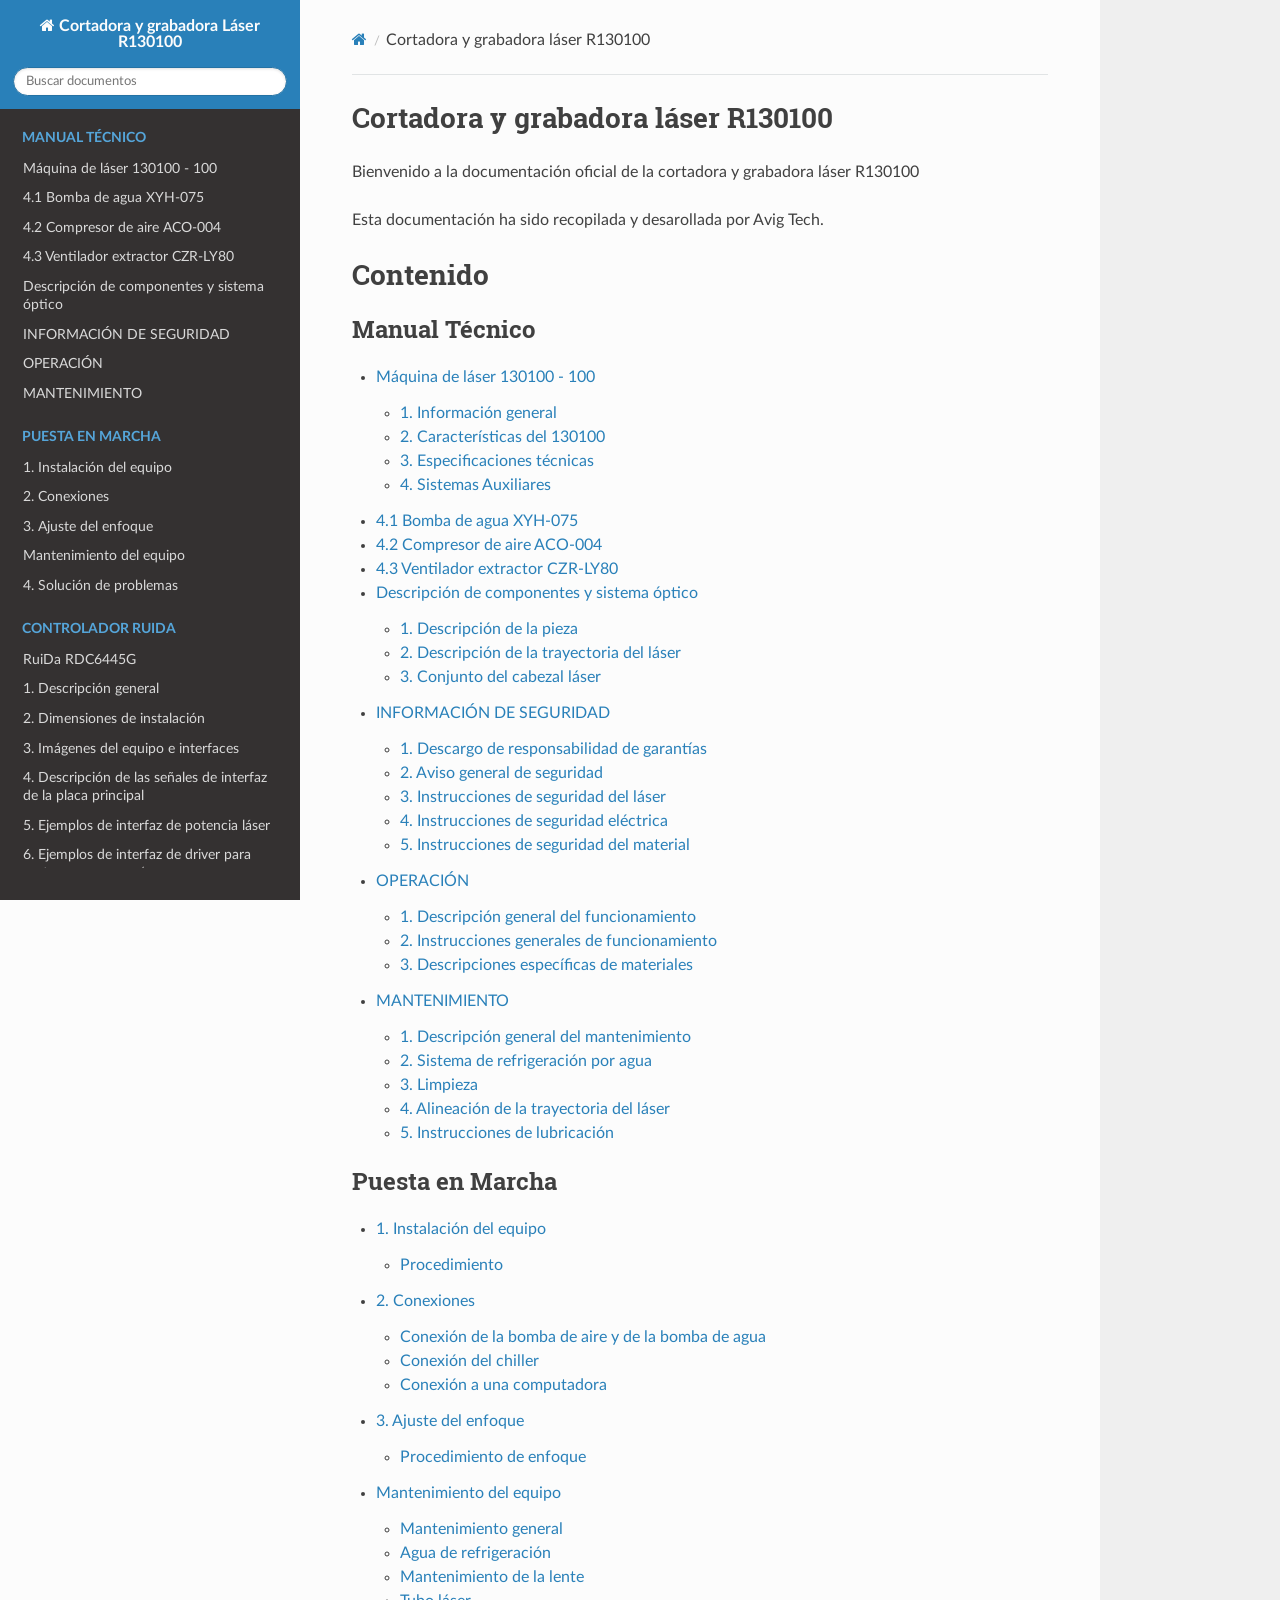
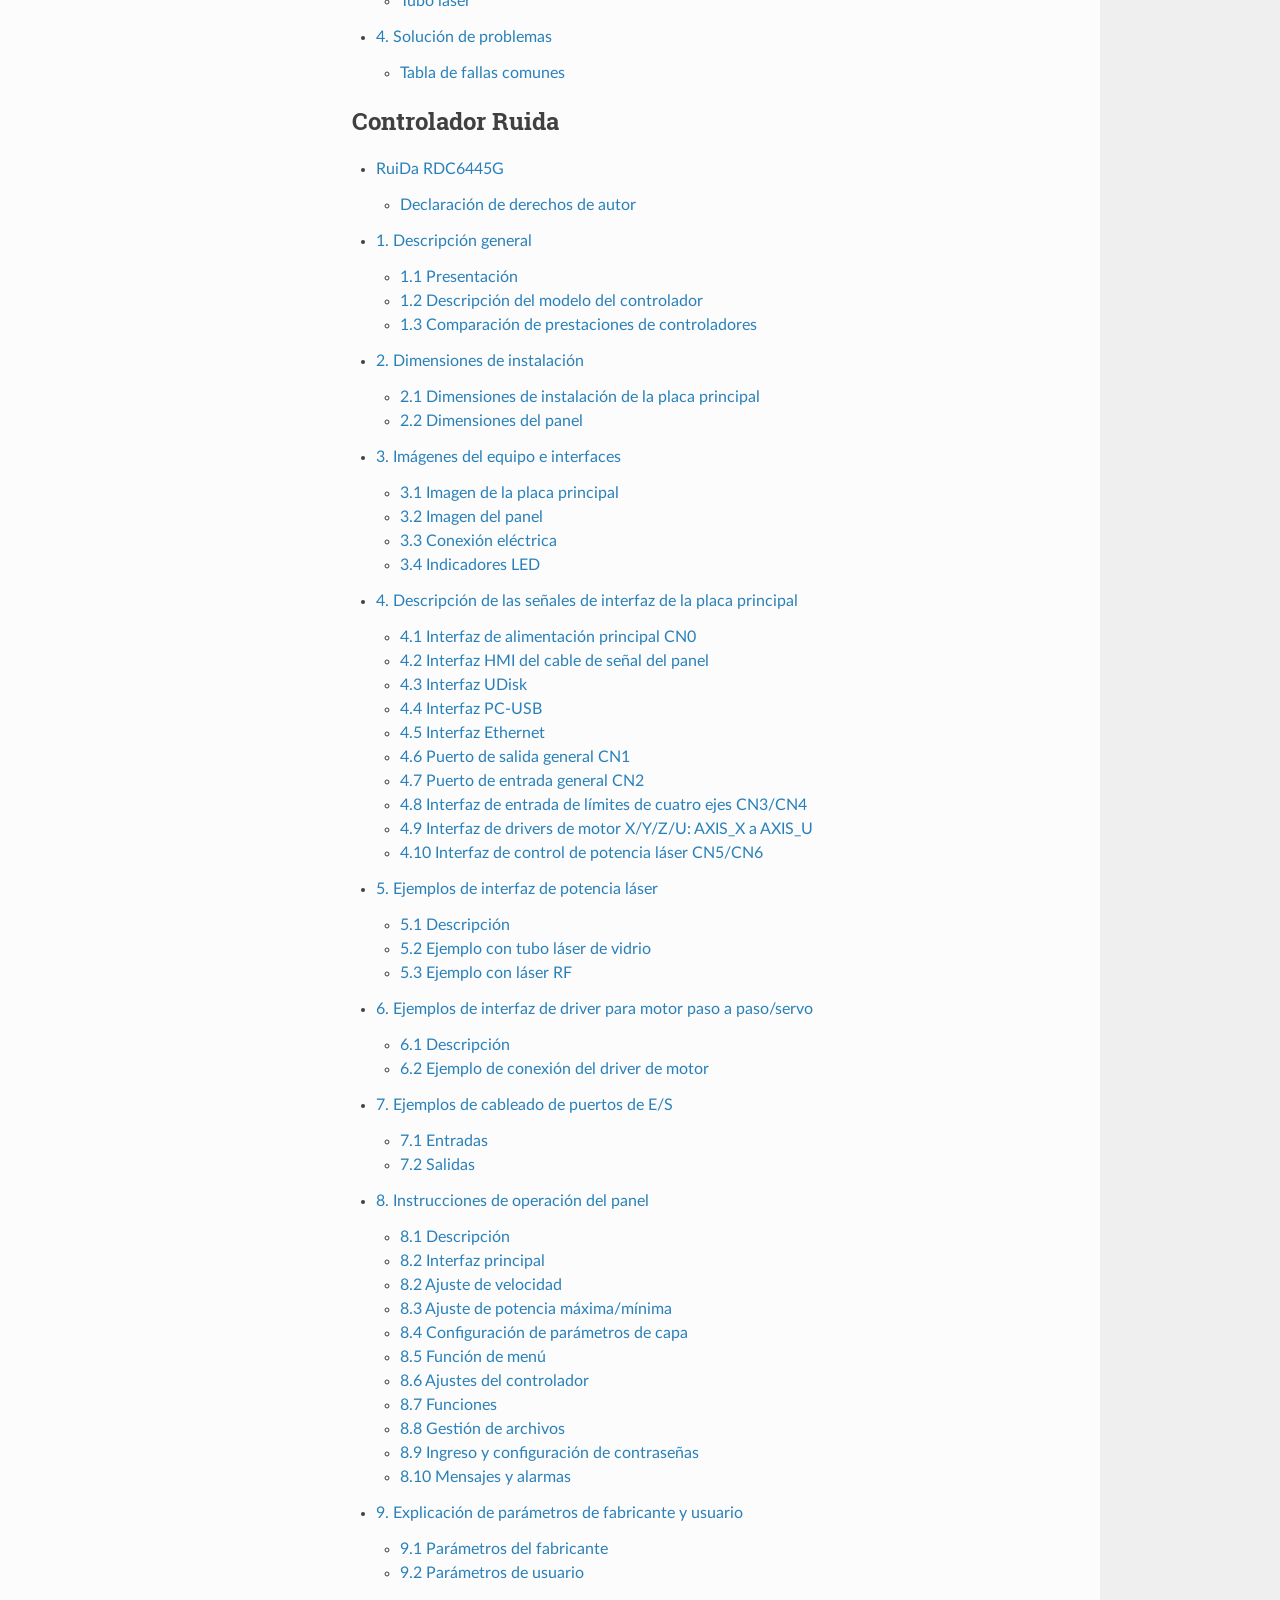
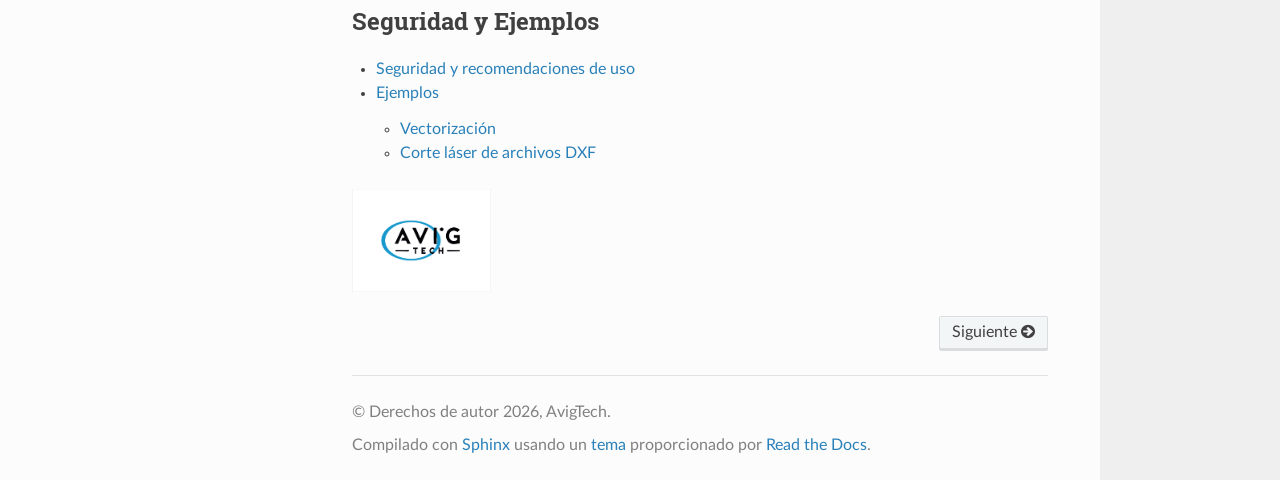
==== commit 9c7c9a31: "deploy: eb6f4c2cec87471e9d0310ff5ab19010f9fe435d" ====
--- a/index.html
+++ b/index.html
@@ -49,10 +49,21 @@
               <p class="caption" role="heading"><span class="caption-text">Manual Técnico</span></p>
 <ul>
 <li class="toctree-l1"><a class="reference internal" href="documentos/tema_0/0_introduccion.html">Máquina de láser 130100 - 100</a></li>
+<li class="toctree-l1"><a class="reference internal" href="documentos/tema_0/0_introduccion.html#bomba-de-agua-xyh-075">4.1 Bomba de agua XYH-075</a></li>
+<li class="toctree-l1"><a class="reference internal" href="documentos/tema_0/0_introduccion.html#compresor-de-aire-aco-004">4.2 Compresor de aire ACO-004</a></li>
+<li class="toctree-l1"><a class="reference internal" href="documentos/tema_0/0_introduccion.html#ventilador-extractor-czr-ly80">4.3 Ventilador extractor CZR-LY80</a></li>
+<li class="toctree-l1"><a class="reference internal" href="documentos/tema_0/01_descripcion_componentes.html">Descripción de componentes y sistema óptico</a></li>
+<li class="toctree-l1"><a class="reference internal" href="documentos/tema_0/02_seguridad.html">INFORMACIÓN DE SEGURIDAD</a></li>
+<li class="toctree-l1"><a class="reference internal" href="documentos/tema_0/04_operacion.html">OPERACIÓN</a></li>
+<li class="toctree-l1"><a class="reference internal" href="documentos/tema_0/05_mantenimiento.html">MANTENIMIENTO</a></li>
 </ul>
 <p class="caption" role="heading"><span class="caption-text">Puesta en Marcha</span></p>
 <ul>
-<li class="toctree-l1"><a class="reference internal" href="documentos/tema_1/0_puesta_en_marcha.html">Instalación del equipo</a></li>
+<li class="toctree-l1"><a class="reference internal" href="documentos/tema_1/0_puesta_en_marcha.html">1. Instalación del equipo</a></li>
+<li class="toctree-l1"><a class="reference internal" href="documentos/tema_1/0_puesta_en_marcha.html#conexiones">2. Conexiones</a></li>
+<li class="toctree-l1"><a class="reference internal" href="documentos/tema_1/0_puesta_en_marcha.html#ajuste-del-enfoque">3. Ajuste del enfoque</a></li>
+<li class="toctree-l1"><a class="reference internal" href="documentos/tema_1/0_puesta_en_marcha.html#mantenimiento-del-equipo">Mantenimiento del equipo</a></li>
+<li class="toctree-l1"><a class="reference internal" href="documentos/tema_1/0_puesta_en_marcha.html#solucion-de-problemas">4. Solución de problemas</a></li>
 </ul>
 <p class="caption" role="heading"><span class="caption-text">Controlador Ruida</span></p>
 <ul>
@@ -99,8 +110,7 @@
   <section id="cortadora-y-grabadora-laser-r130100">
 <h1>Cortadora y grabadora láser R130100<a class="headerlink" href="#cortadora-y-grabadora-laser-r130100" title="Link to this heading"></a></h1>
 <p>Bienvenido a la documentación oficial de la cortadora y grabadora láser R130100</p>
-<p>Esta documentación ha sido recopilada y desarollada por AvigTech.</p>
-<img alt="AvigtechLogo" class="align-center" src="_images/logo.png" />
+<p>Esta documentación ha sido recopilada y desarollada por Avig Tech.</p>
 </section>
 <section id="contenido">
 <h1>Contenido<a class="headerlink" href="#contenido" title="Link to this heading"></a></h1>
@@ -109,17 +119,72 @@
 <ul>
 <li class="toctree-l1"><a class="reference internal" href="documentos/tema_0/0_introduccion.html">Máquina de láser 130100 - 100</a><ul>
 <li class="toctree-l2"><a class="reference internal" href="documentos/tema_0/0_introduccion.html#informacion-general">1. Información general</a></li>
-<li class="toctree-l2"><a class="reference internal" href="documentos/tema_0/0_introduccion.html#caracteristicas-del-lm130100">2. Características del LM130100</a></li>
+<li class="toctree-l2"><a class="reference internal" href="documentos/tema_0/0_introduccion.html#caracteristicas-del-130100">2. Características del 130100</a></li>
 <li class="toctree-l2"><a class="reference internal" href="documentos/tema_0/0_introduccion.html#especificaciones-tecnicas">3. Especificaciones técnicas</a></li>
 <li class="toctree-l2"><a class="reference internal" href="documentos/tema_0/0_introduccion.html#sistemas-auxiliares">4. Sistemas Auxiliares</a></li>
 </ul>
 </li>
+<li class="toctree-l1"><a class="reference internal" href="documentos/tema_0/0_introduccion.html#bomba-de-agua-xyh-075">4.1 Bomba de agua XYH-075</a></li>
+<li class="toctree-l1"><a class="reference internal" href="documentos/tema_0/0_introduccion.html#compresor-de-aire-aco-004">4.2 Compresor de aire ACO-004</a></li>
+<li class="toctree-l1"><a class="reference internal" href="documentos/tema_0/0_introduccion.html#ventilador-extractor-czr-ly80">4.3 Ventilador extractor CZR-LY80</a></li>
+<li class="toctree-l1"><a class="reference internal" href="documentos/tema_0/01_descripcion_componentes.html">Descripción de componentes y sistema óptico</a><ul>
+<li class="toctree-l2"><a class="reference internal" href="documentos/tema_0/01_descripcion_componentes.html#descripcion-de-la-pieza">1. Descripción de la pieza</a></li>
+<li class="toctree-l2"><a class="reference internal" href="documentos/tema_0/01_descripcion_componentes.html#descripcion-de-la-trayectoria-del-laser">2. Descripción de la trayectoria del láser</a></li>
+<li class="toctree-l2"><a class="reference internal" href="documentos/tema_0/01_descripcion_componentes.html#conjunto-del-cabezal-laser">3. Conjunto del cabezal láser</a></li>
+</ul>
+</li>
+<li class="toctree-l1"><a class="reference internal" href="documentos/tema_0/02_seguridad.html">INFORMACIÓN DE SEGURIDAD</a><ul>
+<li class="toctree-l2"><a class="reference internal" href="documentos/tema_0/02_seguridad.html#descargo-de-responsabilidad-de-garantias">1. Descargo de responsabilidad de garantías</a></li>
+<li class="toctree-l2"><a class="reference internal" href="documentos/tema_0/02_seguridad.html#aviso-general-de-seguridad">2. Aviso general de seguridad</a></li>
+<li class="toctree-l2"><a class="reference internal" href="documentos/tema_0/02_seguridad.html#instrucciones-de-seguridad-del-laser">3. Instrucciones de seguridad del láser</a></li>
+<li class="toctree-l2"><a class="reference internal" href="documentos/tema_0/02_seguridad.html#instrucciones-de-seguridad-electrica">4. Instrucciones de seguridad eléctrica</a></li>
+<li class="toctree-l2"><a class="reference internal" href="documentos/tema_0/02_seguridad.html#instrucciones-de-seguridad-del-material">5. Instrucciones de seguridad del material</a></li>
+</ul>
+</li>
+<li class="toctree-l1"><a class="reference internal" href="documentos/tema_0/04_operacion.html">OPERACIÓN</a><ul>
+<li class="toctree-l2"><a class="reference internal" href="documentos/tema_0/04_operacion.html#descripcion-general-del-funcionamiento">1. Descripción general del funcionamiento</a></li>
+<li class="toctree-l2"><a class="reference internal" href="documentos/tema_0/04_operacion.html#instrucciones-generales-de-funcionamiento">2. Instrucciones generales de funcionamiento</a></li>
+<li class="toctree-l2"><a class="reference internal" href="documentos/tema_0/04_operacion.html#descripciones-especificas-de-materiales">3. Descripciones específicas de materiales</a></li>
+</ul>
+</li>
+<li class="toctree-l1"><a class="reference internal" href="documentos/tema_0/05_mantenimiento.html">MANTENIMIENTO</a><ul>
+<li class="toctree-l2"><a class="reference internal" href="documentos/tema_0/05_mantenimiento.html#descripcion-general-del-mantenimiento">1. Descripción general del mantenimiento</a></li>
+<li class="toctree-l2"><a class="reference internal" href="documentos/tema_0/05_mantenimiento.html#sistema-de-refrigeracion-por-agua">2. Sistema de refrigeración por agua</a></li>
+<li class="toctree-l2"><a class="reference internal" href="documentos/tema_0/05_mantenimiento.html#limpieza">3. Limpieza</a></li>
+<li class="toctree-l2"><a class="reference internal" href="documentos/tema_0/05_mantenimiento.html#alineacion-de-la-trayectoria-del-laser">4. Alineación de la trayectoria del láser</a></li>
+<li class="toctree-l2"><a class="reference internal" href="documentos/tema_0/05_mantenimiento.html#instrucciones-de-lubricacion">5. Instrucciones de lubricación</a></li>
+</ul>
+</li>
 </ul>
 </div>
 <div class="toctree-wrapper compound">
 <p class="caption" role="heading"><span class="caption-text">Puesta en Marcha</span></p>
 <ul>
-<li class="toctree-l1"><a class="reference internal" href="documentos/tema_1/0_puesta_en_marcha.html">Instalación del equipo</a></li>
+<li class="toctree-l1"><a class="reference internal" href="documentos/tema_1/0_puesta_en_marcha.html">1. Instalación del equipo</a><ul>
+<li class="toctree-l2"><a class="reference internal" href="documentos/tema_1/0_puesta_en_marcha.html#procedimiento">Procedimiento</a></li>
+</ul>
+</li>
+<li class="toctree-l1"><a class="reference internal" href="documentos/tema_1/0_puesta_en_marcha.html#conexiones">2. Conexiones</a><ul>
+<li class="toctree-l2"><a class="reference internal" href="documentos/tema_1/0_puesta_en_marcha.html#conexion-de-la-bomba-de-aire-y-de-la-bomba-de-agua">Conexión de la bomba de aire y de la bomba de agua</a></li>
+<li class="toctree-l2"><a class="reference internal" href="documentos/tema_1/0_puesta_en_marcha.html#conexion-del-chiller">Conexión del chiller</a></li>
+<li class="toctree-l2"><a class="reference internal" href="documentos/tema_1/0_puesta_en_marcha.html#conexion-a-una-computadora">Conexión a una computadora</a></li>
+</ul>
+</li>
+<li class="toctree-l1"><a class="reference internal" href="documentos/tema_1/0_puesta_en_marcha.html#ajuste-del-enfoque">3. Ajuste del enfoque</a><ul>
+<li class="toctree-l2"><a class="reference internal" href="documentos/tema_1/0_puesta_en_marcha.html#procedimiento-de-enfoque">Procedimiento de enfoque</a></li>
+</ul>
+</li>
+<li class="toctree-l1"><a class="reference internal" href="documentos/tema_1/0_puesta_en_marcha.html#mantenimiento-del-equipo">Mantenimiento del equipo</a><ul>
+<li class="toctree-l2"><a class="reference internal" href="documentos/tema_1/0_puesta_en_marcha.html#mantenimiento-general">Mantenimiento general</a></li>
+<li class="toctree-l2"><a class="reference internal" href="documentos/tema_1/0_puesta_en_marcha.html#agua-de-refrigeracion">Agua de refrigeración</a></li>
+<li class="toctree-l2"><a class="reference internal" href="documentos/tema_1/0_puesta_en_marcha.html#mantenimiento-de-la-lente">Mantenimiento de la lente</a></li>
+<li class="toctree-l2"><a class="reference internal" href="documentos/tema_1/0_puesta_en_marcha.html#tubo-laser">Tubo láser</a></li>
+</ul>
+</li>
+<li class="toctree-l1"><a class="reference internal" href="documentos/tema_1/0_puesta_en_marcha.html#solucion-de-problemas">4. Solución de problemas</a><ul>
+<li class="toctree-l2"><a class="reference internal" href="documentos/tema_1/0_puesta_en_marcha.html#tabla-de-fallas-comunes">Tabla de fallas comunes</a></li>
+</ul>
+</li>
 </ul>
 </div>
 <div class="toctree-wrapper compound">
@@ -208,6 +273,8 @@
 </li>
 </ul>
 </div>
+<a class="reference internal image-reference" href="_images/logo.png"><img alt="AvigtechLogo" class="align-left" src="_images/logo.png" style="width: 20%;" />
+</a>
 </section>
 
 
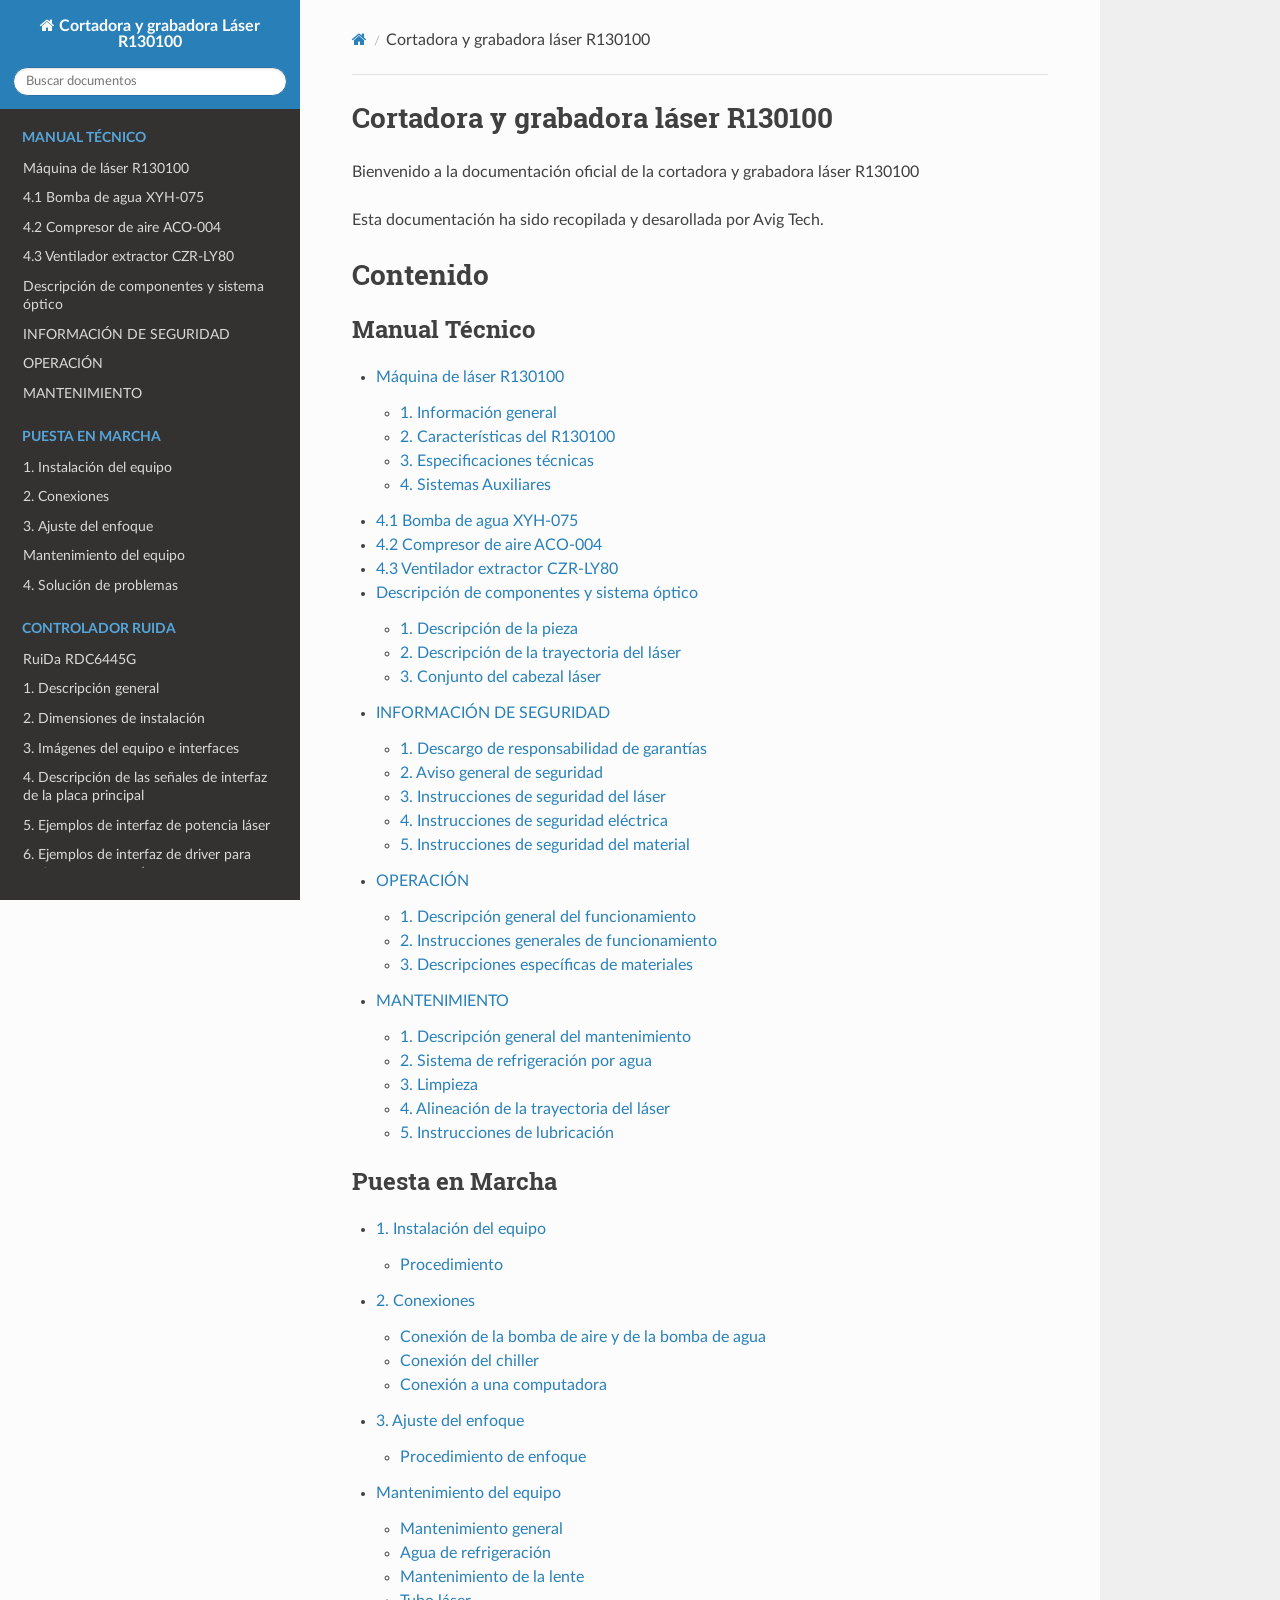
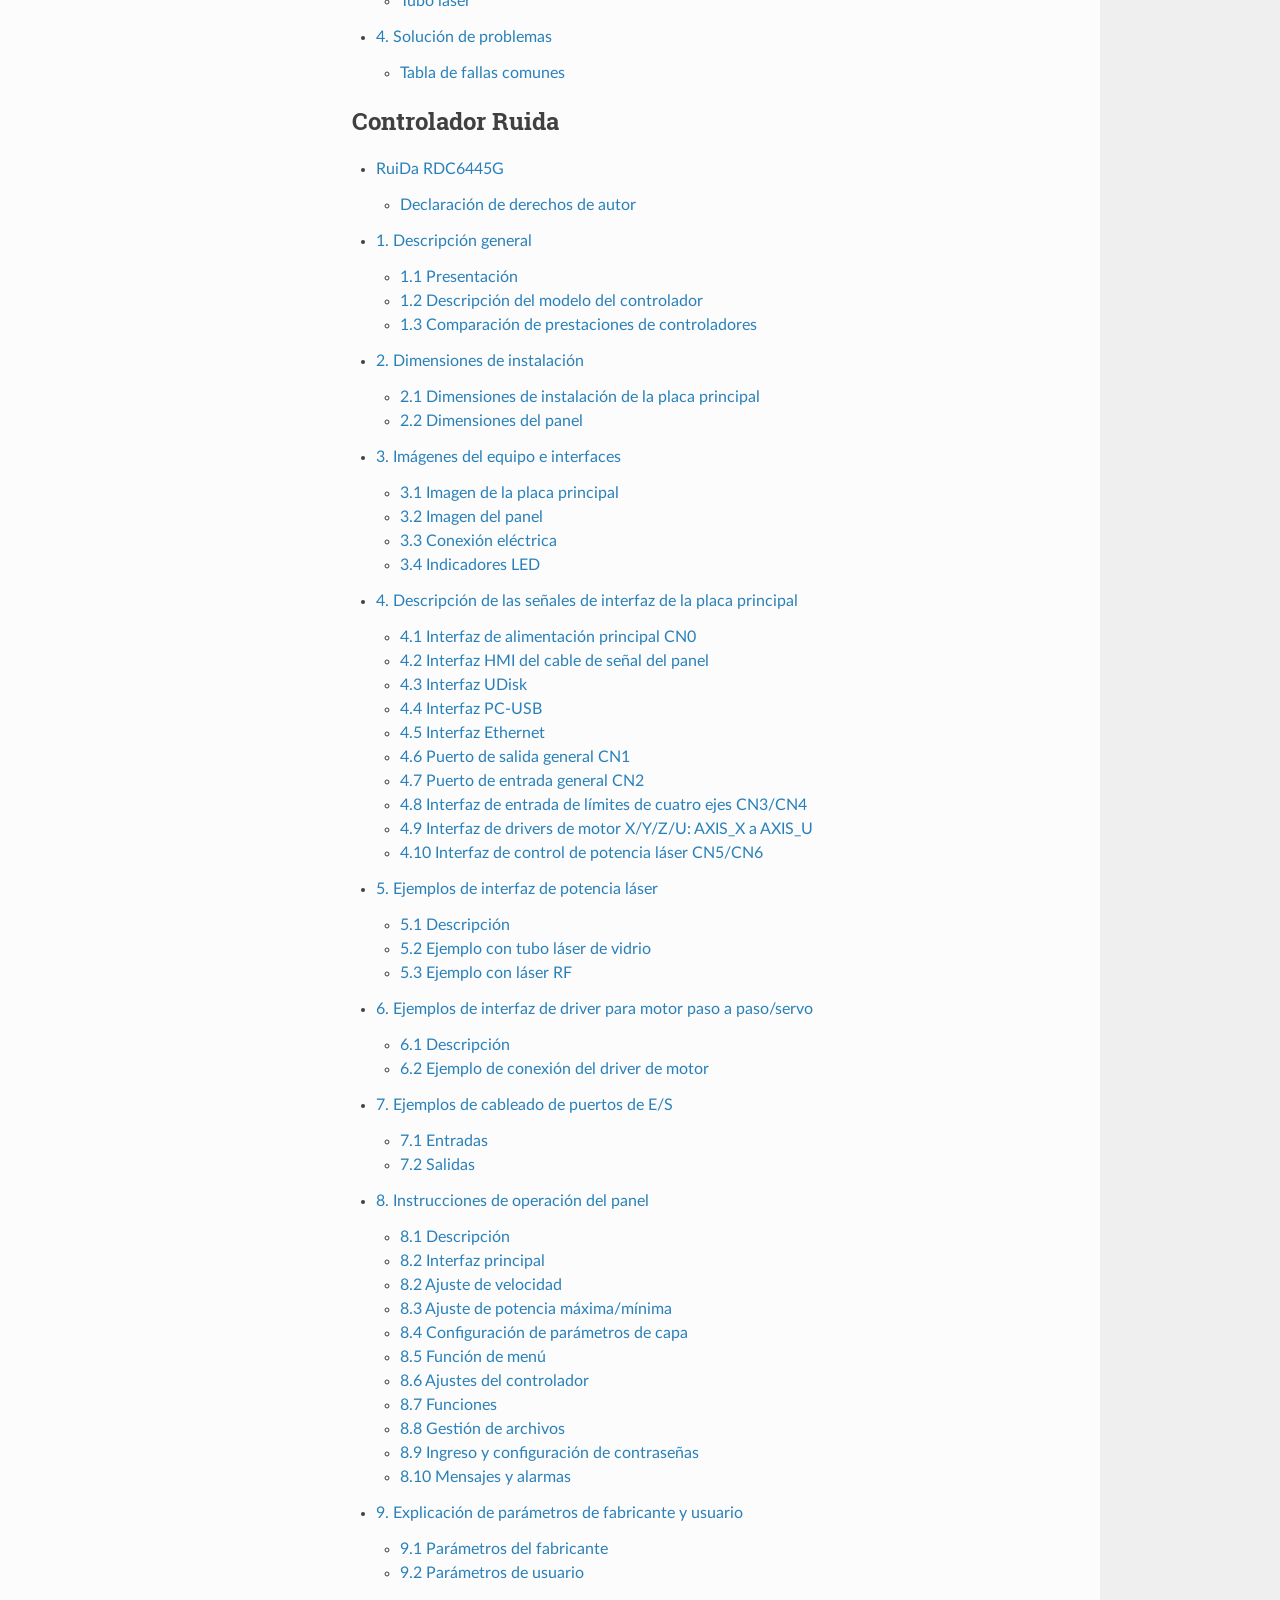
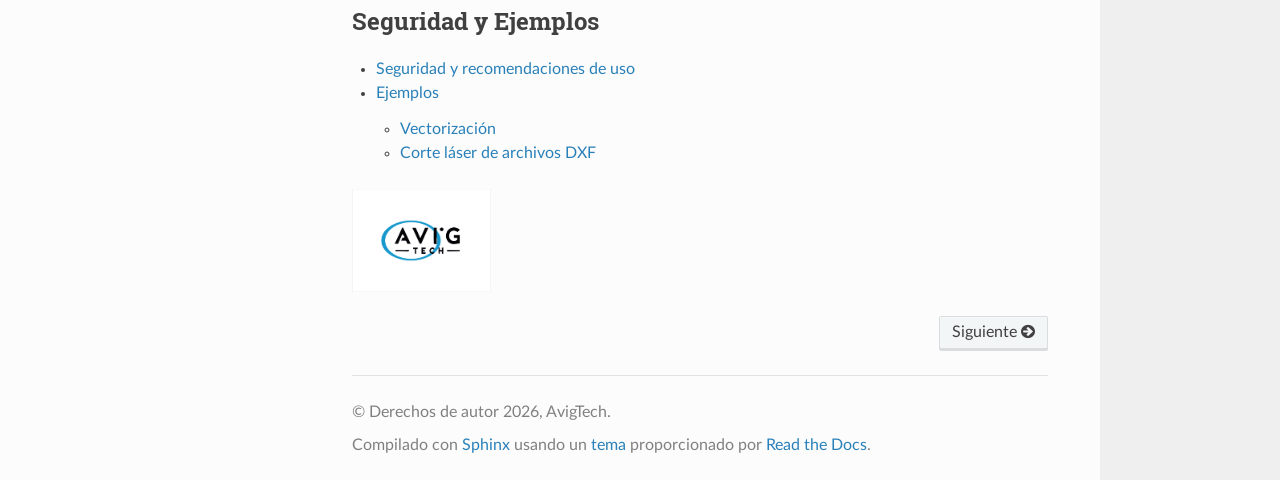
==== commit 7220c4e5: "deploy: bf34acd56d44c26ce61255d91c7f245779d41bd9" ====
--- a/index.html
+++ b/index.html
@@ -24,7 +24,7 @@
     <script src="_static/js/theme.js"></script>
     <link rel="index" title="Índice" href="genindex.html" />
     <link rel="search" title="Búsqueda" href="search.html" />
-    <link rel="next" title="Máquina de láser 130100 - 100" href="documentos/tema_0/0_introduccion.html" /> 
+    <link rel="next" title="Máquina de láser R130100" href="documentos/tema_0/0_introduccion.html" /> 
 </head>
 
 <body class="wy-body-for-nav"> 
@@ -48,7 +48,7 @@
         </div><div class="wy-menu wy-menu-vertical" data-spy="affix" role="navigation" aria-label="Navigation menu">
               <p class="caption" role="heading"><span class="caption-text">Manual Técnico</span></p>
 <ul>
-<li class="toctree-l1"><a class="reference internal" href="documentos/tema_0/0_introduccion.html">Máquina de láser 130100 - 100</a></li>
+<li class="toctree-l1"><a class="reference internal" href="documentos/tema_0/0_introduccion.html">Máquina de láser R130100</a></li>
 <li class="toctree-l1"><a class="reference internal" href="documentos/tema_0/0_introduccion.html#bomba-de-agua-xyh-075">4.1 Bomba de agua XYH-075</a></li>
 <li class="toctree-l1"><a class="reference internal" href="documentos/tema_0/0_introduccion.html#compresor-de-aire-aco-004">4.2 Compresor de aire ACO-004</a></li>
 <li class="toctree-l1"><a class="reference internal" href="documentos/tema_0/0_introduccion.html#ventilador-extractor-czr-ly80">4.3 Ventilador extractor CZR-LY80</a></li>
@@ -117,9 +117,9 @@
 <div class="toctree-wrapper compound">
 <p class="caption" role="heading"><span class="caption-text">Manual Técnico</span></p>
 <ul>
-<li class="toctree-l1"><a class="reference internal" href="documentos/tema_0/0_introduccion.html">Máquina de láser 130100 - 100</a><ul>
+<li class="toctree-l1"><a class="reference internal" href="documentos/tema_0/0_introduccion.html">Máquina de láser R130100</a><ul>
 <li class="toctree-l2"><a class="reference internal" href="documentos/tema_0/0_introduccion.html#informacion-general">1. Información general</a></li>
-<li class="toctree-l2"><a class="reference internal" href="documentos/tema_0/0_introduccion.html#caracteristicas-del-130100">2. Características del 130100</a></li>
+<li class="toctree-l2"><a class="reference internal" href="documentos/tema_0/0_introduccion.html#caracteristicas-del-r130100">2. Características del R130100</a></li>
 <li class="toctree-l2"><a class="reference internal" href="documentos/tema_0/0_introduccion.html#especificaciones-tecnicas">3. Especificaciones técnicas</a></li>
 <li class="toctree-l2"><a class="reference internal" href="documentos/tema_0/0_introduccion.html#sistemas-auxiliares">4. Sistemas Auxiliares</a></li>
 </ul>
@@ -281,7 +281,7 @@
            </div>
           </div>
           <footer><div class="rst-footer-buttons" role="navigation" aria-label="Pie de página">
-        <a href="documentos/tema_0/0_introduccion.html" class="btn btn-neutral float-right" title="Máquina de láser 130100 - 100" accesskey="n" rel="next">Siguiente <span class="fa fa-arrow-circle-right" aria-hidden="true"></span></a>
+        <a href="documentos/tema_0/0_introduccion.html" class="btn btn-neutral float-right" title="Máquina de láser R130100" accesskey="n" rel="next">Siguiente <span class="fa fa-arrow-circle-right" aria-hidden="true"></span></a>
     </div>
 
   <hr/>
